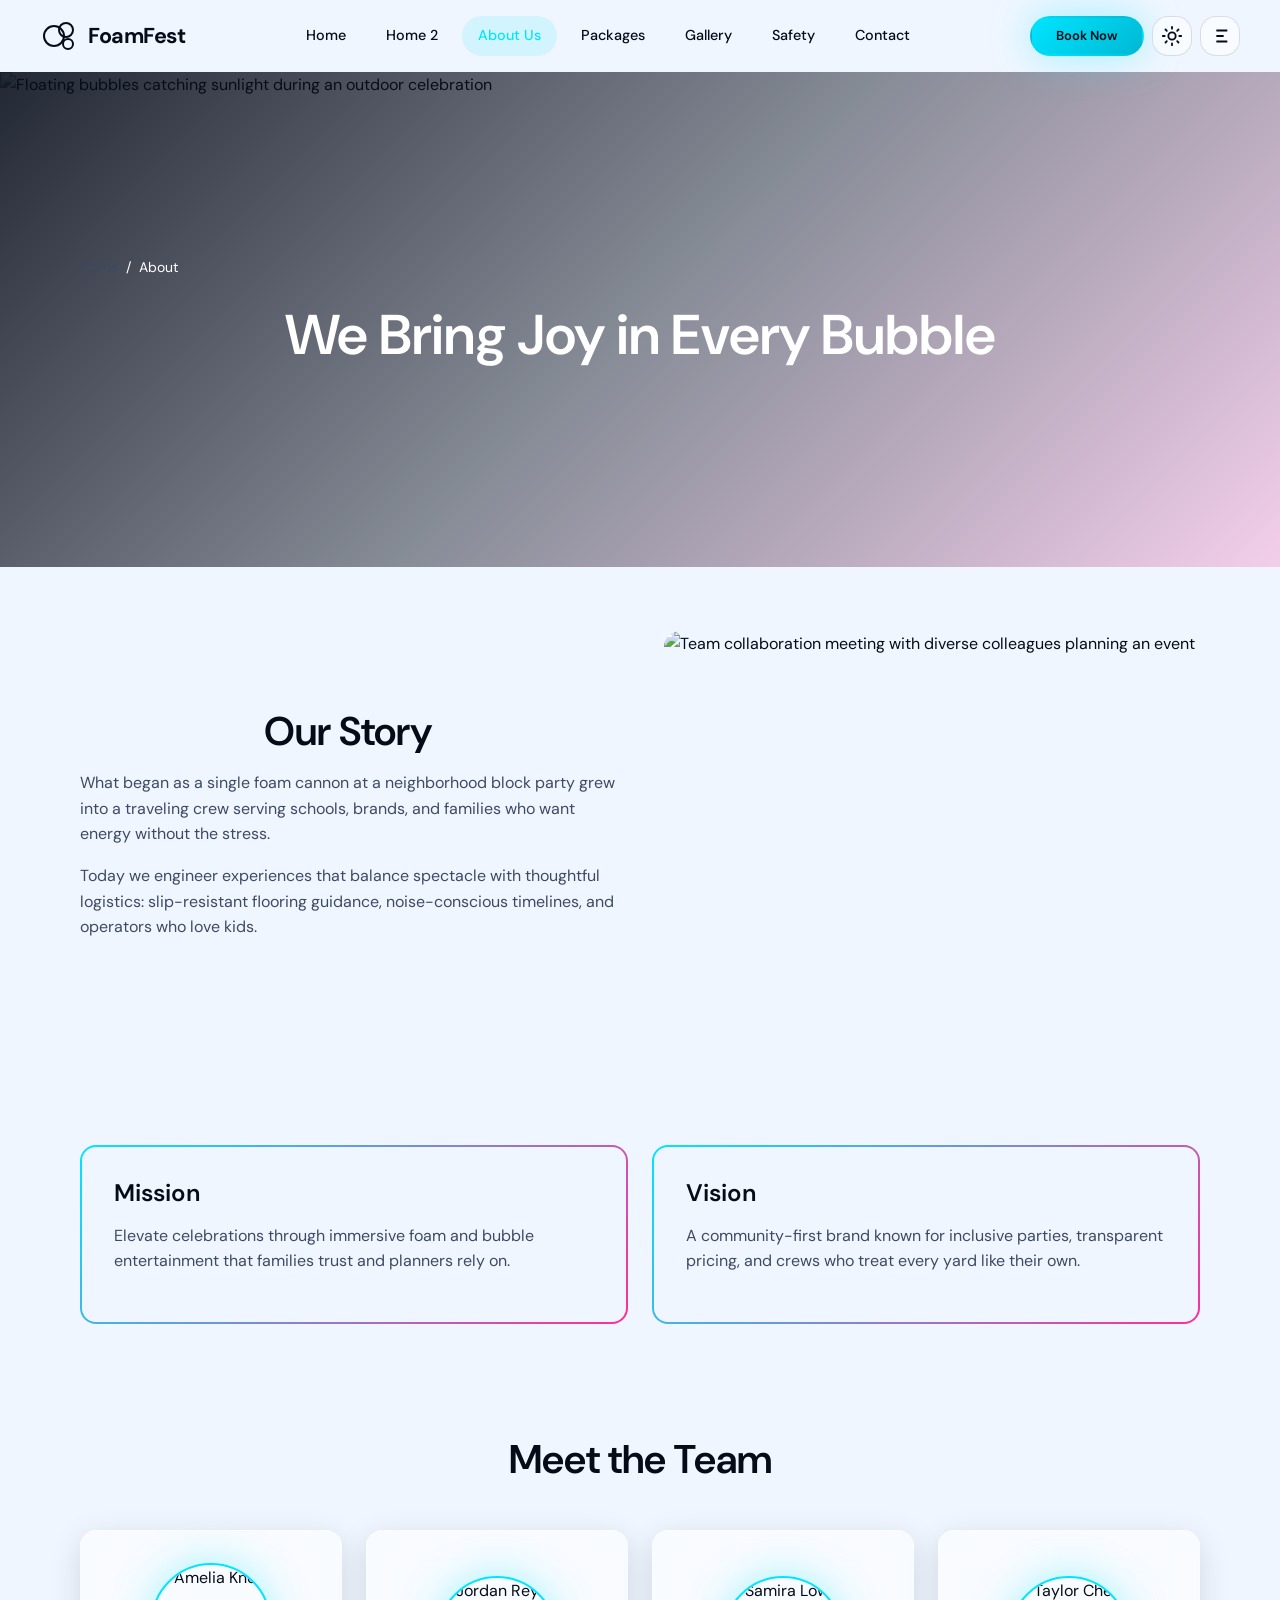
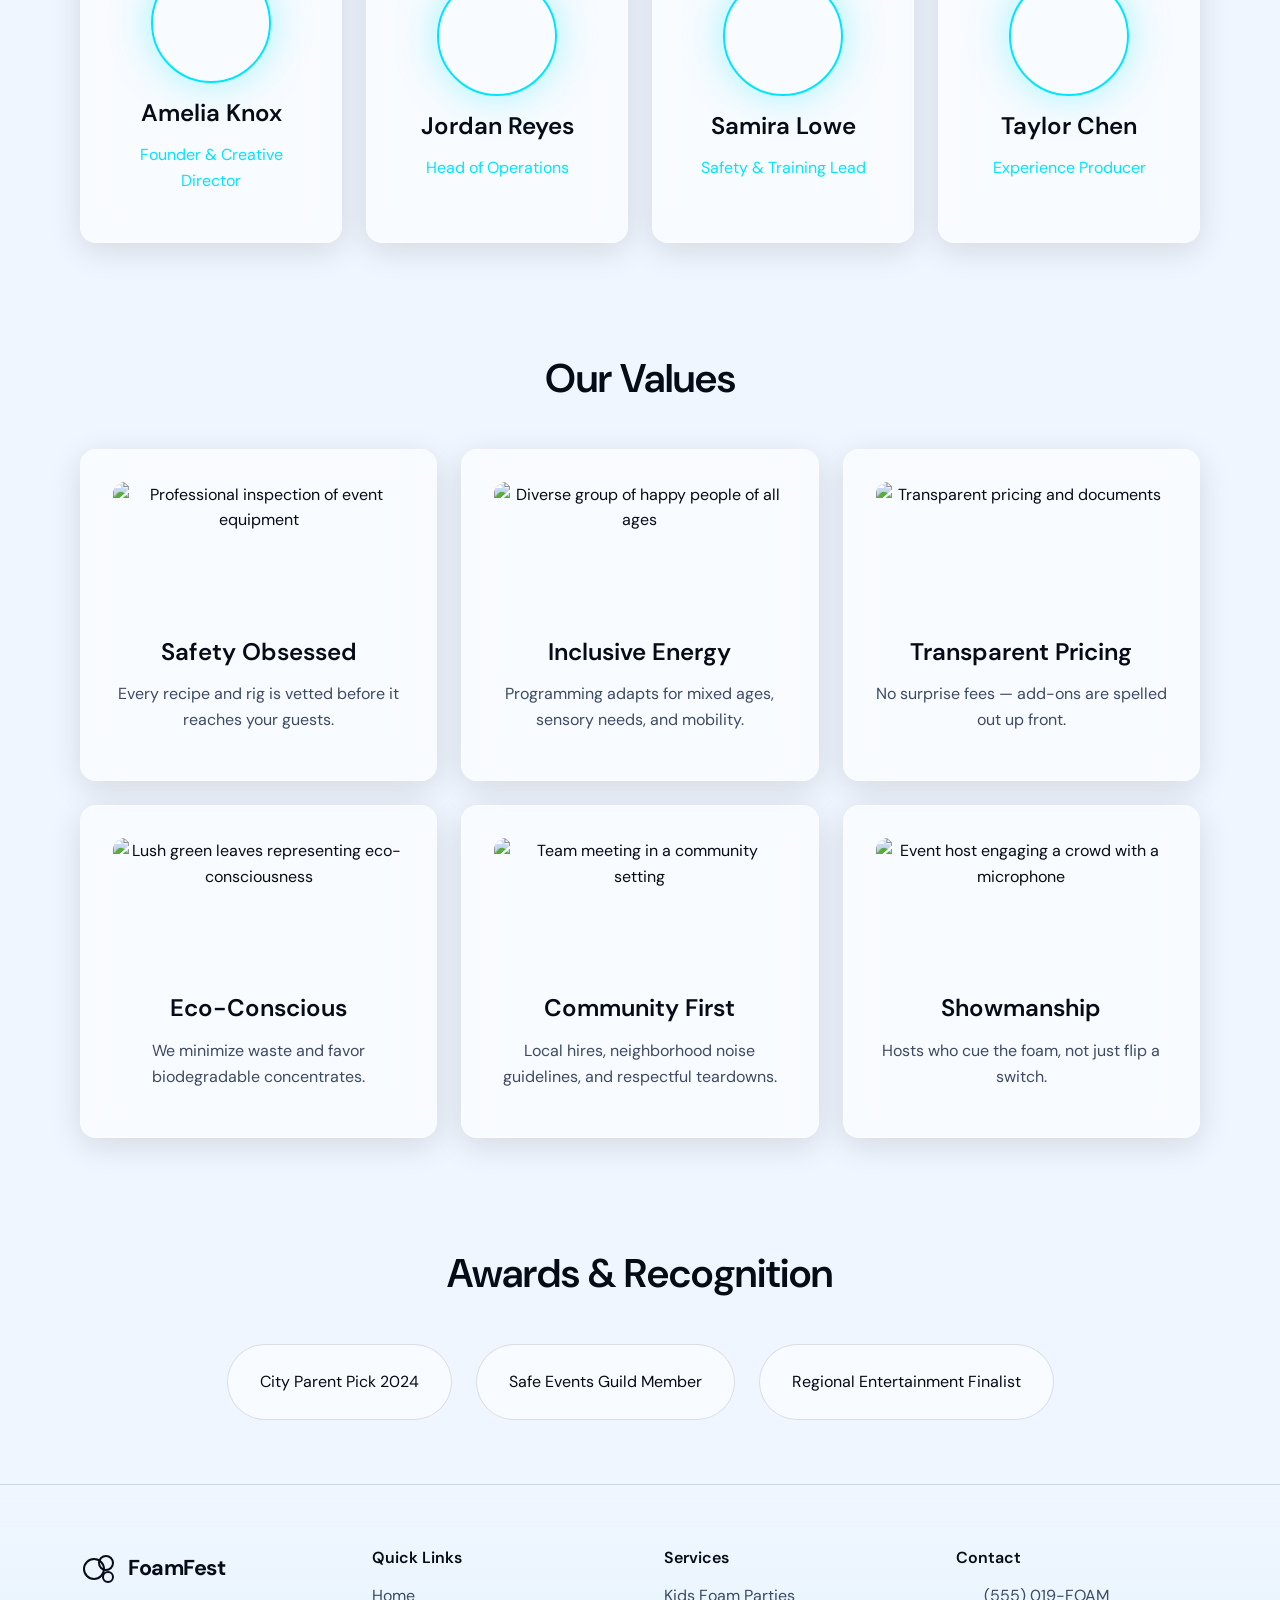
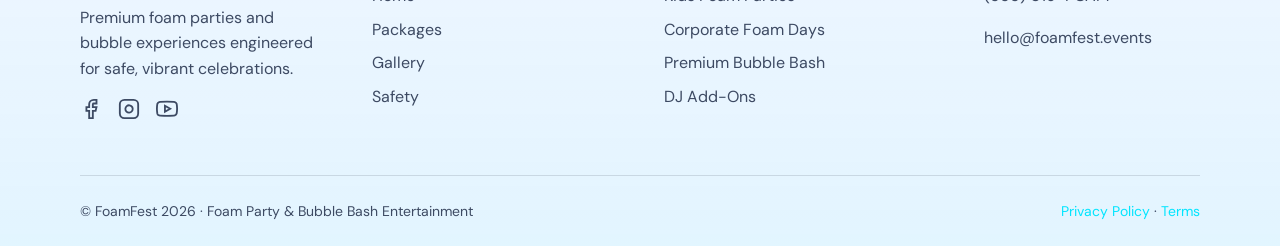
==== about.html @ 8e9b53b9 "first commit" ====
<!DOCTYPE html>
<html lang="en" data-theme="dark" data-dir="ltr" dir="ltr">
  <head>
    <meta charset="UTF-8" />
    <meta name="viewport" content="width=device-width, initial-scale=1.0" />
    <title>About Us — FoamFest</title>
    <link rel="preconnect" href="https://images.unsplash.com" />
    <link rel="dns-prefetch" href="https://images.unsplash.com" />
    <link rel="preconnect" href="https://fonts.googleapis.com" />
    <link rel="preconnect" href="https://fonts.gstatic.com" crossorigin />
    <link href="https://fonts.googleapis.com/css2?family=DM+Sans:ital,opsz,wght@0,9..40,400;0,9..40,600;0,9..40,700&display=swap" rel="stylesheet" />
    <link href="https://api.fontshare.com/v2/css?f[]=clash-display@400,500,600,700&display=swap" rel="stylesheet" />
    <link rel="stylesheet" href="styles.css" />
    <link rel="icon" type="image/svg+xml" href="favicon.svg" />
    <script src="script.js" defer></script>
  </head>
  <body>
    <a class="skip-link" href="#main">Skip to content</a>
  <header class="site-header" id="siteHeader">
    <div class="header-inner">
      <a href="index.html" class="logo-link" aria-label="FoamFest home">
        <svg class="logo-icon" viewBox="0 0 40 40" aria-hidden="true">
          <circle cx="14" cy="20" r="10" stroke="currentColor" stroke-width="2" fill="none" />
          <circle cx="26" cy="14" r="7" stroke="currentColor" stroke-width="2" fill="none" />
          <circle cx="28" cy="28" r="5" stroke="currentColor" stroke-width="2" fill="none" />
        </svg>
        <span class="logo-wordmark">FoamFest</span>
      </a>

      <nav class="nav-desktop" aria-label="Primary navigation">
        <ul class="nav-list">
          <li><a href="index.html">Home</a></li>
          <li><a href="home2.html">Home 2</a></li>
          <li><a href="about.html">About Us</a></li>
          <li><a href="packages.html">Packages</a></li>
          <li><a href="gallery.html">Gallery</a></li>
          <li><a href="safety.html">Safety</a></li>
          <li><a href="contact.html">Contact</a></li>
          </li>
        </ul>
      </nav>

      <div class="header-actions">
        <a class="btn btn--primary btn--header" href="booking.html">Book Now</a>

        <button type="button" class="icon-btn" data-theme-toggle aria-label="Toggle dark and light mode">
          <svg viewBox="0 0 24 24" fill="none" stroke-width="2" stroke-linecap="round">
            <circle cx="12" cy="12" r="4" />
            <path
              d="M12 2v2M12 20v2M4.93 4.93l1.41 1.41M17.66 17.66l1.41 1.41M2 12h2M20 12h2M4.93 19.07l1.41-1.41M17.66 6.34l1.41-1.41" />
          </svg>
        </button>
        <button type="button" class="icon-btn" data-dir-toggle aria-label="Toggle text direction">
          <svg viewBox="0 0 24 24" fill="none" stroke-width="2">
            <path d="M8 6h12M8 12h8M8 18h12M4 6h.01M4 12h.01M4 18h.01" />
          </svg>
        </button>
      </div>

      <button type="button" class="hamburger" data-menu-open aria-expanded="false" aria-controls="mobileOverlay"
        aria-label="Open menu">
        <svg width="24" height="24" viewBox="0 0 24 24" fill="none" stroke-width="2">
          <path d="M4 6h16M4 12h16M4 18h16" />
        </svg>
      </button>
    </div>
  </header>

  <div class="mobile-overlay" id="mobileOverlay" aria-hidden="true">
    <button type="button" class="mobile-overlay-close" data-menu-close aria-label="Close menu">✕</button>
    <nav aria-label="Mobile navigation">
      <ul class="mobile-overlay-nav">
        <li><a href="index.html">Home</a></li>
        <li><a href="home2.html">Home 2</a></li>
        <li><a href="about.html">About Us</a></li>
        <li><a href="packages.html">Packages</a></li>
        <li><a href="gallery.html">Gallery</a></li>
        <li><a href="safety.html">Safety</a></li>
        <li><a href="booking.html">Booking &amp; FAQ</a></li>
        <li><a href="testimonials.html">Testimonials</a></li>
        <li><a href="contact.html">Contact Us</a></li>
      </ul>
      <div class="mobile-overlay-cta">
        <a class="btn btn--primary btn--full" href="booking.html">Book Now</a>
        <a class="btn btn--secondary btn--full" href="contact.html">Get Quote</a>
        <div style="display: flex; gap: 0.5rem; justify-content: center; margin-top: 1rem">
          <button type="button" class="icon-btn" data-theme-toggle aria-label="Toggle theme">
            <svg viewBox="0 0 24 24" fill="none" stroke-width="2">
              <circle cx="12" cy="12" r="4" />
              <path d="M12 2v2M12 20v2M4.93 4.93l1.41 1.41M17.66 17.66l1.41 1.41M2 12h2M20 12h2" />
            </svg>
          </button>
          <button type="button" class="icon-btn" data-dir-toggle aria-label="Toggle direction">
            <svg viewBox="0 0 24 24" fill="none" stroke-width="2">
              <path d="M8 6h12M8 12h8M8 18h12M4 6h.01M4 12h.01M4 18h.01" />
            </svg>
          </button>
        </div>
      </div>
    </nav>
  </div>

    <main id="main">
      <section class="hero" style="min-height: 55vh">
        <div class="hero__bg-img">
          <img src="https://images.unsplash.com/photo-1612872087720-bb876e2e67d1?w=3840&q=100&fit=crop&auto=format" alt="Floating bubbles catching sunlight during an outdoor celebration" width="1920" height="1080" style="width:100%;height:100%;object-fit:cover" fetchpriority="high" />
        </div>
        <div class="hero__overlay"></div>
        <div class="bubbles-layer" data-bubbles aria-hidden="true"></div>
        <div class="hero__content">
          <nav class="breadcrumb" aria-label="Breadcrumb"><a href="index.html">Home</a><span>/</span><span>About</span></nav>
          <h1 data-animate>We Bring Joy in Every Bubble</h1>
        </div>
      </section>

      <section class="section">
        <div class="container story-grid">
          <div data-animate>
            <h2>Our Story</h2>
            <p>What began as a single foam cannon at a neighborhood block party grew into a traveling crew serving schools, brands, and families who want energy without the stress.</p>
            <p>Today we engineer experiences that balance spectacle with thoughtful logistics: slip-resistant flooring guidance, noise-conscious timelines, and operators who love kids.</p>
          </div>
          <div class="tilt-card story-visual" data-animate>
            <img src="https://images.unsplash.com/photo-1522071820081-009f0129c71c?w=1920&q=100&fit=crop&auto=format" alt="Team collaboration meeting with diverse colleagues planning an event" loading="lazy" width="800" height="600" style="width:100%;height:100%;object-fit:cover;min-height:280px" />
          </div>
        </div>
      </section>

      <section class="section section--tight">
        <div class="container">
          <div class="mv-grid">
            <div class="mv-card" data-animate><h3>Mission</h3><p>Elevate celebrations through immersive foam and bubble entertainment that families trust and planners rely on.</p></div>
            <div class="mv-card" data-animate><h3>Vision</h3><p>A community-first brand known for inclusive parties, transparent pricing, and crews who treat every yard like their own.</p></div>
          </div>
        </div>
      </section>

      <section class="section">
        <div class="container">
          <h2 class="text-center" data-animate>Meet the Team</h2>
          <div class="team-grid" style="margin-top: var(--space-2xl)">
            <article class="glass-card text-center" data-animate>
              <div class="team-avatar">
                <img src="https://images.unsplash.com/photo-1494790108377-be9c29b29330?w=400&h=400&fit=crop" alt="Amelia Knox" loading="lazy" width="120" height="120" />
              </div>
              <h3>Amelia Knox</h3>
              <p style="color: var(--color-accent)">Founder &amp; Creative Director</p>
            </article>
            <article class="glass-card text-center" data-animate>
              <div class="team-avatar">
                <img src="https://images.unsplash.com/photo-1507003211169-0a1dd7228f2d?w=400&h=400&fit=crop" alt="Jordan Reyes" loading="lazy" width="120" height="120" />
              </div>
              <h3>Jordan Reyes</h3>
              <p style="color: var(--color-accent)">Head of Operations</p>
            </article>
            <article class="glass-card text-center" data-animate>
              <div class="team-avatar">
                <img src="https://images.unsplash.com/photo-1573496359142-b8d87734a5a2?w=400&h=400&fit=crop" alt="Samira Lowe" loading="lazy" width="120" height="120" />
              </div>
              <h3>Samira Lowe</h3>
              <p style="color: var(--color-accent)">Safety &amp; Training Lead</p>
            </article>
            <article class="glass-card text-center" data-animate>
              <div class="team-avatar">
                <img src="https://images.unsplash.com/photo-1500648767791-00dcc994a43e?w=400&h=400&fit=crop" alt="Taylor Chen" loading="lazy" width="120" height="120" />
              </div>
              <h3>Taylor Chen</h3>
              <p style="color: var(--color-accent)">Experience Producer</p>
            </article>
          </div>
        </div>
      </section>

      <section class="section section--tight">
        <div class="container">
          <h2 class="text-center" data-animate>Our Values</h2>
          <div class="values-grid" style="margin-top: var(--space-2xl)">
            <div class="glass-card value-block" data-animate>
              <div class="value-media">
                <img src="https://images.unsplash.com/photo-1582213782179-e0d53f98f2ca?w=800&q=100&fit=crop&auto=format" alt="Professional inspection of event equipment" loading="lazy" />
              </div>
              <h3>Safety Obsessed</h3>
              <p>Every recipe and rig is vetted before it reaches your guests.</p>
            </div>
            <div class="glass-card value-block" data-animate>
              <div class="value-media">
                <img src="https://images.unsplash.com/photo-1511632765486-a01980e01a18?w=800&q=100&fit=crop&auto=format" alt="Diverse group of happy people of all ages" loading="lazy" />
              </div>
              <h3>Inclusive Energy</h3>
              <p>Programming adapts for mixed ages, sensory needs, and mobility.</p>
            </div>
            <div class="glass-card value-block" data-animate>
              <div class="value-media">
                <img src="https://images.unsplash.com/photo-1554224155-1696413565d3?w=800&q=100&fit=crop&auto=format" alt="Transparent pricing and documents" loading="lazy" />
              </div>
              <h3>Transparent Pricing</h3>
              <p>No surprise fees — add-ons are spelled out up front.</p>
            </div>
            <div class="glass-card value-block" data-animate>
              <div class="value-media">
                <img src="https://images.unsplash.com/photo-1542601906990-b4d3fb778b09?w=800&q=100&fit=crop&auto=format" alt="Lush green leaves representing eco-consciousness" loading="lazy" />
              </div>
              <h3>Eco-Conscious</h3>
              <p>We minimize waste and favor biodegradable concentrates.</p>
            </div>
            <div class="glass-card value-block" data-animate>
              <div class="value-media">
                <img src="https://images.unsplash.com/photo-1517048676732-d65bc937f952?w=800&q=100&fit=crop&auto=format" alt="Team meeting in a community setting" loading="lazy" />
              </div>
              <h3>Community First</h3>
              <p>Local hires, neighborhood noise guidelines, and respectful teardowns.</p>
            </div>
            <div class="glass-card value-block" data-animate>
              <div class="value-media">
                <img src="https://images.unsplash.com/photo-1501281668745-f7f57925c3b4?w=800&q=100&fit=crop&auto=format" alt="Event host engaging a crowd with a microphone" loading="lazy" />
              </div>
              <h3>Showmanship</h3>
              <p>Hosts who cue the foam, not just flip a switch.</p>
            </div>
          </div>
        </div>
      </section>

      <section class="section">
        <div class="container">
          <h2 class="text-center" data-animate>Awards &amp; Recognition</h2>
          <div class="awards-row" style="margin-top: var(--space-2xl)">
            <div class="award-badge" data-animate>City Parent Pick 2024</div>
            <div class="award-badge" data-animate>Safe Events Guild Member</div>
            <div class="award-badge" data-animate>Regional Entertainment Finalist</div>
          </div>
        </div>
      </section>
    </main>

  <footer class="site-footer">
    <div class="container footer-grid">
      <div class="footer-col">
        <a href="index.html" class="logo-link" style="margin-bottom: var(--space-md)">
          <svg class="logo-icon" viewBox="0 0 40 40" aria-hidden="true">
            <circle cx="14" cy="20" r="10" stroke="currentColor" stroke-width="2" fill="none" />
            <circle cx="26" cy="14" r="7" stroke="currentColor" stroke-width="2" fill="none" />
            <circle cx="28" cy="28" r="5" stroke="currentColor" stroke-width="2" fill="none" />
          </svg>
          <span class="logo-wordmark">FoamFest</span>
        </a>
        <p style="color: var(--color-text-muted); margin-bottom: var(--space-md)">
          Premium foam parties and bubble experiences engineered for safe, vibrant celebrations.
        </p>
        <div class="footer-social" aria-label="Social links">
          <a href="#" aria-label="Facebook"><svg width="22" height="22" viewBox="0 0 24 24" fill="none"
              stroke-width="2">
              <path d="M18 2h-3a5 5 0 0 0-5 5v3H7v4h3v8h4v-8h3l1-4h-4V7a1 1 0 0 1 1-1h3z" />
            </svg></a>
          <a href="#" aria-label="Instagram"><svg width="22" height="22" viewBox="0 0 24 24" fill="none"
              stroke-width="2">
              <rect x="2" y="2" width="20" height="20" rx="5" />
              <path d="M16 11.37A4 4 0 1 1 12.63 8 4 4 0 0 1 16 11.37zM17.5 6.5h.01" />
            </svg></a>
          <a href="#" aria-label="YouTube"><svg width="22" height="22" viewBox="0 0 24 24" fill="none" stroke-width="2">
              <path
                d="M22.54 6.42a2.78 2.78 0 0 0-1.94-2C18.88 4 12 4 12 4s-6.88 0-8.6.46a2.78 2.78 0 0 0-1.94 2A29 29 0 0 0 1 11.75a29 29 0 0 0 .46 5.33A2.78 2.78 0 0 0 3.4 19c1.72.46 8.6.46 8.6.46s6.88 0 8.6-.46a2.78 2.78 0 0 0 1.94-2 29 29 0 0 0 .46-5.25 29 29 0 0 0-.46-5.33z" />
              <polygon points="9.75 15.02 15.5 11.75 9.75 8.48 9.75 15.02" />
            </svg></a>
        </div>
      </div>
      <div class="footer-col">
        <h4>Quick Links</h4>
        <ul class="footer-links">
          <li><a href="index.html">Home</a></li>

          <li><a href="packages.html">Packages</a></li>
          <li><a href="gallery.html">Gallery</a></li>
          <li><a href="safety.html">Safety</a></li>


        </ul>
      </div>
      <div class="footer-col">
        <h4>Services</h4>
        <ul class="footer-links">
          <li><a href="packages.html">Kids Foam Parties</a></li>
          <li><a href="packages.html">Corporate Foam Days</a></li>
          <li><a href="packages.html">Premium Bubble Bash</a></li>
          <li><a href="booking.html">DJ Add-Ons</a></li>

        </ul>
      </div>
      <div class="footer-col">
        <h4>Contact</h4>
        <p style="display: flex; gap: 0.5rem; align-items: flex-start">
          <svg width="20" height="20" viewBox="0 0 24 24" fill="none" stroke-width="2">
            <path
              d="M22 16.92v3a2 2 0 0 1-2.18 2 19.79 19.79 0 0 1-8.63-3.07 19.5 19.5 0 0 1-6-6 19.79 19.79 0 0 1-3.07-8.67A2 2 0 0 1 4.11 2h3a2 2 0 0 1 2 1.72 12.84 12.84 0 0 0 .7 2.81 2 2 0 0 1-.45 2.11L8.09 9.91a16 16 0 0 0 6 6l1.27-1.27a2 2 0 0 1 2.11-.45 12.84 12.84 0 0 0 2.81.7A2 2 0 0 1 22 16.92z" />
          </svg>
          <span style="color: var(--color-text-muted)">(555) 019-FOAM</span>
        </p>
        <p style="display: flex; gap: 0.5rem; align-items: flex-start">
          <svg width="20" height="20" viewBox="0 0 24 24" fill="none" stroke-width="2">
            <path d="M4 4h16c1.1 0 2 .9 2 2v12c0 1.1-.9 2-2 2H4c-1.1 0-2-.9-2-2V6c0-1.1.9-2 2-2z" />
            <polyline points="22,6 12,13 2,6" />
          </svg>
          <span style="color: var(--color-text-muted)">hello@foamfest.events</span>
        </p>
      </div>
    </div>
    <div class="container footer-bottom">
      <span>© FoamFest 2026 · Foam Party &amp; Bubble Bash Entertainment</span>
      <span><a href="#">Privacy Policy</a> · <a href="#">Terms</a></span>
    </div>
  </footer>
  </body>
</html>
---- styles.css ----
/* FoamFest — Design System & Global Styles */

:root {
  --font-heading: "Clash Display", "DM Sans", system-ui, sans-serif;
  --font-body: "DM Sans", system-ui, sans-serif;
  --radius-card: 16px;
  --radius-pill: 50px;
  --header-height: 72px;
  --space-xs: 0.25rem;
  --space-sm: 0.5rem;
  --space-md: 1rem;
  --space-lg: 1.5rem;
  --space-xl: 2rem;
  --space-2xl: 3rem;
  --space-3xl: 4rem;
  --transition: 0.25s ease;
  --shadow-soft: 0 8px 32px rgba(0, 0, 0, 0.12);
  --shadow-glow-cyan: 0 0 40px rgba(0, 229, 255, 0.35);
}

[data-theme="light"] {
  --color-bg: #f0f6ff;
  --color-bg-elevated: rgba(255, 255, 255, 0.72);
  --color-surface: rgba(255, 255, 255, 0.55);
  --color-text: #060b18;
  --color-text-muted: #3d4a63;
  --color-border: rgba(6, 11, 24, 0.12);
  --color-accent: #00e5ff;
  --color-accent-2: #ff2d9b;
  --header-bg: rgba(240, 246, 255, 0.75);
  --glass-border: rgba(255, 255, 255, 0.35);
}

[data-theme="dark"] {
  --color-bg: #060b18;
  --color-bg-elevated: rgba(12, 18, 36, 0.85);
  --color-surface: rgba(18, 26, 48, 0.55);
  --color-text: #f0f6ff;
  --color-text-muted: #a8b4cc;
  --color-border: rgba(240, 246, 255, 0.1);
  --color-accent: #00e5ff;
  --color-accent-2: #ff2d9b;
  --header-bg: rgba(6, 11, 24, 0.72);
  --glass-border: rgba(0, 229, 255, 0.15);
}

*,
*::before,
*::after {
  box-sizing: border-box;
}

html {
  scroll-behavior: smooth;
}

body {
  margin: 0;
  font-family: var(--font-body);
  font-size: 1rem;
  line-height: 1.6;
  color: var(--color-text);
  background-color: var(--color-bg);
  min-height: 100vh;
}

body.menu-open {
  overflow: hidden;
}

img {
  display: block;
  max-width: 100%;
}

a {
  color: var(--color-accent);
  text-decoration: none;
  transition: color var(--transition), opacity var(--transition);
}

a:hover {
  color: var(--color-accent-2);
}

h1,
h2,
h3,
h4 {
  font-family: var(--font-heading);
  font-weight: 600;
  line-height: 1.15;
  margin: 0 0 var(--space-md);
}

h1 {
  font-size: clamp(2rem, 5vw, 3.5rem);
  text-align: center;
  margin-inline: auto;
}

h2 {
  font-size: clamp(1.75rem, 3.5vw, 2.5rem);
  text-align: center;
  margin-inline: auto;
}

h3 {
  font-size: clamp(1.25rem, 2vw, 1.5rem);
}

p {
  margin: 0 0 var(--space-md);
  color: var(--color-text-muted);
}

.container {
  width: min(1120px, 92vw);
  margin-inline: auto;
}

.section {
  padding-block: var(--space-3xl);
  position: relative;
}

.section--tight {
  padding-block: var(--space-2xl);
}

/* Buttons */
.btn {
  display: inline-flex;
  align-items: center;
  justify-content: center;
  gap: var(--space-sm);
  min-height: 48px;
  padding: 0 var(--space-xl);
  font-family: var(--font-body);
  font-size: 0.95rem;
  font-weight: 600;
  border-radius: var(--radius-pill);
  border: 2px solid transparent;
  cursor: pointer;
  transition: transform var(--transition), box-shadow var(--transition),
    background var(--transition), border-color var(--transition), color var(--transition);
  text-decoration: none;
  color: inherit;
}

.btn--primary {
  background: linear-gradient(135deg, var(--color-accent), #00b8d4);
  color: #060b18;
  border-color: transparent;
  box-shadow: var(--shadow-glow-cyan);
}

.btn--primary:hover {
  transform: translateY(-2px);
  box-shadow: 0 0 48px rgba(0, 229, 255, 0.45);
}

.btn--secondary {
  background: transparent;
  color: var(--color-text);
  border-color: var(--color-accent);
}

.btn--secondary:hover {
  background: rgba(0, 229, 255, 0.12);
  border-color: var(--color-accent-2);
}

.btn--full {
  width: 100%;
}

.btn--header {
  min-height: 40px;
  padding: 0 var(--space-md);
  font-size: 0.8rem;
}

@media (min-width: 1024px) {
  .btn--header {
    min-height: 40px;
    max-height: 40px;
    padding-inline: var(--space-lg);
    font-size: 0.8125rem;
  }
}

.icon-btn {
  width: 40px;
  height: 40px;
  min-width: 40px;
  min-height: 40px;
  padding: 0;
  display: inline-flex;
  align-items: center;
  justify-content: center;
  border-radius: var(--radius-card);
  border: 1px solid var(--color-border);
  background: var(--color-surface);
  color: var(--color-text);
  cursor: pointer;
  backdrop-filter: blur(12px);
  -webkit-backdrop-filter: blur(12px);
  transition: border-color var(--transition), background var(--transition);
}

.icon-btn:hover {
  border-color: var(--color-accent);
}

.icon-btn svg {
  width: 22px;
  height: 22px;
  stroke: currentColor;
  fill: none;
}

/* Safety Pillars */
.safety-card {
  display: flex;
  flex-direction: column;
  padding: 0;
  overflow: hidden;
  text-align: center;
}

.safety-card-media {
  width: 100%;
  aspect-ratio: 16 / 9;
  overflow: hidden;
  margin-bottom: var(--space-lg);
  border-bottom: 1px solid var(--color-border);
}

.safety-card-media img {
  width: 100%;
  height: 100%;
  object-fit: cover;
  transition: transform 0.5s var(--ease-out);
}

.safety-card:hover .safety-card-media img {
  transform: scale(1.05);
}

.safety-card h3 {
  margin: 0 0 var(--space-xs);
  padding: 0 var(--space-lg);
}

.safety-card p {
  padding: 0 var(--space-lg) var(--space-xl);
}

.safety-card .feature-icon {
  margin-top: -2rem !important;
  background: var(--color-surface);
  border: 1px solid var(--color-border);
  padding: 0.75rem;
  border-radius: 50%;
  box-shadow: var(--shadow-sm);
  position: relative;
  z-index: 2;
}

/* Add-ons */
.addon-grid {
  display: grid;
  grid-template-columns: repeat(auto-fill, minmax(280px, 1fr));
  gap: var(--space-lg);
  margin-top: var(--space-2xl);
}

.addon-card {
  padding: var(--space-xl);
  display: flex;
  flex-direction: column;
  align-items: center;
  text-align: center;
  transition: transform 0.4s ease, border-color 0.4s ease;
  border: 1px solid var(--color-border);
}

.addon-card:hover {
  transform: translateY(-5px);
  border-color: var(--color-accent);
}

.addon-icon-wrap {
  width: 64px;
  height: 64px;
  background: rgba(0, 229, 255, 0.1);
  border-radius: 50%;
  display: flex;
  align-items: center;
  justify-content: center;
  margin-bottom: var(--space-lg);
  color: var(--color-accent);
}

.addon-card h4 {
  margin-bottom: var(--space-xs);
  color: var(--color-text);
}

.addon-price {
  font-weight: 700;
  color: var(--color-accent);
  font-size: 1.1rem;
}

/* Builder */
.builder-card {
  max-width: 600px;
  margin-inline: auto;
  padding: var(--space-2xl);
  text-align: center;
}

.builder-options {
  text-align: left;
  margin-top: var(--space-xl);
  display: grid;
  gap: var(--space-md);
}

.builder-option {
  display: flex;
  align-items: center;
  gap: var(--space-md);
  padding: var(--space-sm) var(--space-md);
  border-radius: var(--radius-card);
  background: rgba(255, 255, 255, 0.05);
  cursor: pointer;
  transition: background var(--transition);
}

.builder-option:hover {
  background: rgba(255, 255, 255, 0.1);
}

.builder-option input {
  width: 20px;
  height: 20px;
  accent-color: var(--color-accent);
}

.builder-total {
  margin-top: var(--space-2xl);
  padding-top: var(--space-xl);
  border-top: 1px solid var(--color-border);
}

.total-amount {
  font-family: var(--font-heading);
  font-size: 2.5rem;
  color: var(--color-accent);
  display: block;
}

/* FAQ */
.faq-grid {
  max-width: 800px;
  margin-inline: auto;
  display: grid;
  gap: var(--space-md);
}

.faq-item {
  border-bottom: 1px solid var(--color-border);
}

.faq-trigger {
  width: 100%;
  display: flex;
  justify-content: space-between;
  align-items: center;
  padding-block: var(--space-lg);
  background: none;
  border: none;
  color: var(--color-text);
  font-family: var(--font-heading);
  font-size: 1.1rem;
  font-weight: 600;
  cursor: pointer;
  text-align: left;
}

.faq-icon {
  width: 24px;
  height: 24px;
  display: flex;
  align-items: center;
  justify-content: center;
  background: var(--color-accent);
  color: #060b18;
  border-radius: 50%;
  font-size: 1.2rem;
  transition: transform 0.3s ease;
}

.faq-item.active .faq-icon {
  transform: rotate(45deg);
}

.faq-content {
  max-height: 0;
  overflow: hidden;
  transition: max-height 0.3s ease, padding 0.3s ease;
}

.faq-item.active .faq-content {
  max-height: 200px;
  padding-bottom: var(--space-lg);
}

/* Packages */
.package-card-item {
  position: relative;
  transition: transform 0.4s cubic-bezier(0.33, 1, 0.68, 1), box-shadow 0.4s ease;
  overflow: hidden;
}

.package-card-item:hover {
  transform: translateY(-8px) scale(1.02);
  box-shadow: 0 12px 48px rgba(0, 229, 255, 0.2);
}

.package-badge {
  position: absolute;
  top: var(--space-md);
  right: var(--space-md);
  background: var(--color-accent);
  color: #060b18;
  padding: 4px 12px;
  border-radius: var(--radius-pill);
  font-size: 0.75rem;
  font-weight: 700;
  text-transform: uppercase;
  z-index: 10;
  box-shadow: 0 4px 12px rgba(0, 229, 255, 0.4);
}

.package-card-img {
  width: 100%;
  height: 160px;
  border-radius: 12px;
  overflow: hidden;
  margin-bottom: var(--space-md);
}

.package-card-img img {
  width: 100%;
  height: 100%;
  object-fit: cover;
  transition: transform 0.6s ease;
}

.package-card-item:hover .package-card-img img {
  transform: scale(1.1);
}

/* Values */
.value-media {
  width: 100%;
  height: 140px;
  border-radius: calc(var(--radius-card) - 4px);
  overflow: hidden;
  margin-bottom: var(--space-md);
}

.value-media img {
  width: 100%;
  height: 100%;
  object-fit: cover;
  transition: transform 0.5s ease;
}

.value-block:hover .value-media img {
  transform: scale(1.1);
}

/* Team */
.team-avatar {
  width: 120px;
  height: 120px;
  border-radius: 50%;
  overflow: hidden;
  margin: 0 auto var(--space-md);
  border: 2px solid var(--color-accent);
  box-shadow: var(--shadow-glow-cyan);
  transition: transform var(--transition);
}

.team-avatar img {
  width: 100%;
  height: 100%;
  object-fit: cover;
}

.glass-card:hover .team-avatar {
  transform: scale(1.05) translateY(-5px);
}

/* Gallery Grid */
.gallery-grid {
  display: grid;
  grid-template-columns: repeat(1, 1fr);
  gap: var(--space-lg);
}

@media (min-width: 640px) {
  .gallery-grid {
    grid-template-columns: repeat(2, 1fr);
  }
}

@media (min-width: 1024px) {
  .gallery-grid {
    grid-template-columns: repeat(3, 1fr);
  }
}

.gallery-card {
  position: relative;
  border-radius: var(--radius-card);
  overflow: hidden;
  aspect-ratio: 4 / 3;
  box-shadow: var(--shadow-soft);
}

.gallery-card img {
  width: 100%;
  height: 100%;
  object-fit: cover;
  transition: transform 0.6s cubic-bezier(0.33, 1, 0.68, 1);
}

.gallery-card:hover img {
  transform: scale(1.1);
}

.gallery-caption {
  position: absolute;
  bottom: 0;
  left: 0;
  right: 0;
  padding: var(--space-lg);
  background: linear-gradient(to top, rgba(6, 11, 24, 0.8), transparent);
  color: #fff;
  font-weight: 600;
  transform: translateY(10px);
  opacity: 0;
  transition: transform 0.4s ease, opacity 0.4s ease;
}

.gallery-card:hover .gallery-caption {
  transform: translateY(0);
  opacity: 1;
}

/* Comparison Grid */
.comparison-grid {
  display: grid;
  grid-template-columns: repeat(1, 1fr);
  gap: var(--space-lg);
}

@media (min-width: 768px) {
  .comparison-grid {
    grid-template-columns: repeat(3, 1fr);
  }
}

.comparison-card {
  padding: var(--space-xl);
  text-align: left;
}

.comparison-card h3 {
  color: var(--color-accent);
  margin-bottom: var(--space-lg);
}

.comparison-list {
  list-style: none;
  padding: 0;
  margin: 0;
}

.comparison-list li {
  display: flex;
  align-items: center;
  gap: var(--space-sm);
  padding-block: var(--space-sm);
  border-bottom: 1px solid var(--color-border);
  font-size: 0.95rem;
}

.comparison-list li:last-child {
  border-bottom: none;
}

.comparison-list svg {
  flex-shrink: 0;
  stroke: var(--color-accent);
}

.comparison-list .no {
  stroke: var(--color-text-muted);
  opacity: 0.5;
}

/* Glass cards */
.glass-card {
  background: var(--color-surface);
  border: 1px solid var(--glass-border);
  border-radius: var(--radius-card);
  backdrop-filter: blur(16px);
  -webkit-backdrop-filter: blur(16px);
  box-shadow: var(--shadow-soft);
  padding: var(--space-xl);
  transition: transform var(--transition), box-shadow var(--transition);
  text-align: center;
  display: flex;
  flex-direction: column;
  align-items: center;
  justify-content: center;
}

/* Header */
.site-header {
  position: fixed;
  top: 0;
  left: 0;
  right: 0;
  z-index: 1000;
  height: var(--header-height);
  display: flex;
  align-items: center;
  background: transparent;
  transition: background var(--transition), box-shadow var(--transition),
    backdrop-filter var(--transition);
}

.site-header.is-scrolled {
  background: var(--header-bg);
  backdrop-filter: blur(16px);
  -webkit-backdrop-filter: blur(16px);
  box-shadow: 0 4px 24px rgba(0, 0, 0, 0.08);
}

[data-theme="dark"] .site-header.is-scrolled {
  box-shadow: 0 4px 24px rgba(0, 0, 0, 0.35);
}

.header-inner {
  display: flex;
  align-items: center;
  justify-content: space-between;
  width: min(1200px, 94vw);
  margin-inline: auto;
  gap: var(--space-lg);
}

.logo-link {
  display: inline-flex;
  align-items: center;
  gap: var(--space-sm);
  color: var(--color-text);
  font-family: var(--font-heading);
  font-weight: 700;
  font-size: 1.35rem;
  flex-shrink: 0;
}

.logo-icon {
  width: 40px;
  height: 40px;
}

.logo-wordmark {
  letter-spacing: -0.02em;
}

.nav-desktop {
  display: none;
  align-items: center;
  justify-content: center;
  flex: 1;
  gap: var(--space-xs);
}

@media (min-width: 1024px) {
  .nav-desktop {
    display: flex;
  }
}

.nav-list {
  display: flex;
  align-items: center;
  gap: var(--space-sm);
  list-style: none;
  margin: 0;
  padding: 0;
}

.nav-list a,
.dropdown-trigger {
  display: inline-flex;
  align-items: center;
  padding: var(--space-sm) var(--space-md);
  color: var(--color-text);
  font-weight: 500;
  font-size: 0.9rem;
  border-radius: var(--radius-pill);
  border: none;
  background: transparent;
  cursor: pointer;
  font-family: inherit;
}

.nav-list a:hover,
.dropdown-trigger:hover {
  background: rgba(0, 229, 255, 0.1);
  color: var(--color-accent);
}

.nav-list a.active {
  color: var(--color-accent);
  background: rgba(0, 229, 255, 0.12);
}

.nav-dropdown-wrap {
  position: relative;
}

.dropdown-panel {
  position: absolute;
  top: 100%;
  left: 50%;
  transform: translateX(-50%) translateY(8px);
  min-width: 220px;
  padding: var(--space-sm);
  background: var(--color-bg-elevated);
  border: 1px solid var(--color-border);
  border-radius: var(--radius-card);
  backdrop-filter: blur(16px);
  list-style: none;
  margin: 0;
  opacity: 0;
  visibility: hidden;
  transition: opacity var(--transition), visibility var(--transition),
    transform var(--transition);
  box-shadow: var(--shadow-soft);
  z-index: 100;
}

.nav-dropdown-wrap:hover .dropdown-panel,
.nav-dropdown-wrap:focus-within .dropdown-panel {
  opacity: 1;
  visibility: visible;
  transform: translateX(-50%) translateY(0);
}

.dropdown-panel a {
  display: block;
  padding: var(--space-sm) var(--space-md);
  color: var(--color-text);
  border-radius: 12px;
  font-size: 0.9rem;
}

.dropdown-panel a:hover,
.dropdown-panel a.active {
  background: rgba(0, 229, 255, 0.12);
  color: var(--color-accent);
}

.header-actions {
  display: none;
  align-items: center;
  gap: var(--space-sm);
  flex-shrink: 0;
}

@media (min-width: 1024px) {
  .header-actions {
    display: flex;
  }
}

.hamburger {
  display: flex;
  width: 40px;
  height: 40px;
  align-items: center;
  justify-content: center;
  border: 1px solid var(--color-border);
  border-radius: var(--radius-card);
  background: var(--color-surface);
  cursor: pointer;
  padding: 0;
}

.hamburger svg {
  stroke: var(--color-text);
}

@media (min-width: 1024px) {
  .hamburger {
    display: none;
  }
}

/* Mobile menu overlay */
.mobile-overlay {
  position: fixed;
  inset: 0;
  z-index: 1001;
  background: rgba(6, 11, 24, 0.92);
  backdrop-filter: blur(12px);
  display: flex;
  flex-direction: column;
  align-items: center;
  justify-content: center;
  padding: var(--space-2xl);
  opacity: 0;
  visibility: hidden;
  transition: opacity var(--transition), visibility var(--transition);
}

.mobile-overlay.is-open {
  opacity: 1;
  visibility: visible;
}

.mobile-overlay-nav {
  list-style: none;
  padding: 0;
  margin: 0 0 var(--space-xl);
  text-align: center;
}

.mobile-overlay-nav li {
  margin-bottom: var(--space-md);
}

.mobile-overlay-nav a {
  font-family: var(--font-heading);
  font-size: 1.35rem;
  color: #f0f6ff;
}

.mobile-overlay-nav a.active {
  color: var(--color-accent);
}

.mobile-overlay-cta {
  display: flex;
  flex-direction: column;
  gap: var(--space-md);
  width: min(280px, 80vw);
}

.mobile-overlay-close {
  position: absolute;
  top: var(--space-lg);
  right: var(--space-lg);
  width: 40px;
  height: 40px;
  border: 1px solid rgba(255, 255, 255, 0.25);
  border-radius: var(--radius-card);
  background: transparent;
  color: #fff;
  cursor: pointer;
}

.mobile-sub {
  margin-top: var(--space-sm);
  padding-left: 0;
  list-style: none;
}

.mobile-sub a {
  font-size: 1rem;
  color: rgba(240, 246, 255, 0.85);
}

/* Main offset for fixed header */
main {
  padding-top: var(--header-height);
}

/* Hero shared */
.hero {
  min-height: calc(100vh - var(--header-height));
  display: flex;
  align-items: center;
  position: relative;
  overflow: hidden;
  padding-block: var(--space-2xl);
}

.hero__bg-img {
  position: absolute;
  inset: 0;
  z-index: 0;
}

.hero__bg-img img {
  width: 100%;
  height: 100%;
  object-fit: cover;
}

.hero__overlay {
  position: absolute;
  inset: 0;
  background: linear-gradient(
    135deg,
    rgba(6, 11, 24, 0.88) 0%,
    rgba(6, 11, 24, 0.45) 50%,
    rgba(255, 45, 155, 0.2) 100%
  );
  z-index: 1;
}

.hero__content {
  position: relative;
  z-index: 2;
  width: min(1120px, 92vw);
  margin-inline: auto;
  color: #ffffff;
}

.hero__content h1 {
  color: #ffffff !important;
}

.hero__actions {
  display: flex;
  flex-wrap: wrap;
  gap: var(--space-md);
  margin-top: var(--space-xl);
  justify-content: center;
}

/* Bubbles & foam particles */
.bubbles-layer {
  position: absolute;
  inset: 0;
  z-index: 2;
  pointer-events: none;
  overflow: hidden;
}

.bubble {
  position: absolute;
  bottom: -80px;
  border-radius: 50%;
  border: 2px solid rgba(0, 229, 255, 0.35);
  background: radial-gradient(
    circle at 30% 30%,
    rgba(255, 255, 255, 0.25),
    transparent 60%
  );
  animation: float-up linear infinite;
}

@keyframes float-up {
  0% {
    transform: translateY(0) translateX(0) rotate(0deg);
    opacity: 0.6;
  }
  100% {
    transform: translateY(-110vh) translateX(20px) rotate(360deg);
    opacity: 0;
  }
}

.foam-rain {
  position: absolute;
  inset: 0;
  z-index: 2;
  pointer-events: none;
  background-image: radial-gradient(
    circle,
    rgba(255, 255, 255, 0.15) 1px,
    transparent 1px
  );
  background-size: 24px 32px;
  animation: foam-shift 20s linear infinite;
  opacity: 0.4;
}

@keyframes foam-shift {
  0% {
    background-position: 0 0;
  }
  100% {
    background-position: 0 400px;
  }
}

.scroll-hint {
  position: absolute;
  bottom: var(--space-xl);
  left: 50%;
  transform: translateX(-50%);
  z-index: 3;
  animation: bounce 2s ease-in-out infinite;
  color: var(--color-accent);
}

@keyframes bounce {
  0%,
  100% {
    transform: translateX(-50%) translateY(0);
  }
  50% {
    transform: translateX(-50%) translateY(8px);
  }
}

/* Feature grid & tilt */
.feature-grid {
  display: grid;
  grid-template-columns: 1fr;
  gap: var(--space-lg);
}

@media (min-width: 768px) {
  .feature-grid {
    grid-template-columns: repeat(2, 1fr);
  }
}

.tilt-card {
  transform-style: preserve-3d;
  perspective: 1000px;
}

.tilt-card .glass-card {
  transform: rotateX(0) rotateY(0);
  transition: transform 0.15s ease-out;
}

@media (pointer: coarse) {
  .tilt-card .glass-card.is-tapping {
    animation: tap-ripple 0.5s ease;
  }
}

@keyframes tap-ripple {
  0% {
    box-shadow: 0 0 0 0 rgba(0, 229, 255, 0.5);
  }
  100% {
    box-shadow: 0 0 0 20px transparent;
  }
}

.card-media {
  width: 100%;
  height: 180px;
  overflow: hidden;
  border-radius: var(--radius-card) var(--radius-card) 0 0;
}

.card-media img {
  width: 100%;
  height: 100%;
  object-fit: cover;
  transition: transform 0.6s cubic-bezier(0.33, 1, 0.68, 1);
}

.tilt-card:hover .card-media img {
  transform: scale(1.1);
}

.feature-content {
  padding: var(--space-xl);
  text-align: center;
}

.feature-icon-float {
  width: 48px;
  height: 48px;
  background: var(--color-bg);
  border: 1px solid var(--color-accent);
  border-radius: 50%;
  display: flex;
  align-items: center;
  justify-content: center;
  margin: -24px auto var(--space-md);
  position: relative;
  z-index: 2;
  box-shadow: var(--shadow-glow-cyan);
}

.feature-icon-float svg {
  width: 24px;
  height: 24px;
  stroke: var(--color-accent);
  fill: none;
}

/* Steps */
.steps-wrap {
  display: grid;
  gap: var(--space-2xl);
  position: relative;
}

@media (min-width: 768px) {
  .steps-wrap {
    grid-template-columns: repeat(3, 1fr);
    gap: var(--space-lg);
  }
}

.step-card {
  text-align: center;
  position: relative;
}

.step-num {
  font-family: var(--font-heading);
  font-size: 3rem;
  font-weight: 700;
  -webkit-text-stroke: 2px var(--color-accent);
  color: transparent;
  line-height: 1;
  margin-bottom: var(--space-sm);
}

.step-media {
  width: 100%;
  height: 150px;
  border-radius: 12px;
  overflow: hidden;
  margin-bottom: var(--space-md);
  border: 1px solid var(--color-border);
  box-shadow: var(--shadow-soft);
}

.step-media img {
  width: 100%;
  height: 100%;
  object-fit: cover;
  transition: transform 0.5s ease;
}

.step-card:hover .step-media img {
  transform: scale(1.08);
}

.steps-connector {
  display: none;
}

@media (min-width: 768px) {
  .steps-connector {
    display: block;
    position: absolute;
    top: 48px;
    left: 15%;
    right: 15%;
    height: 2px;
    border-top: 2px dashed var(--color-border);
    z-index: 0;
    pointer-events: none;
  }
}

/* Pricing */
.pricing-grid {
  display: grid;
  grid-template-columns: 1fr;
  gap: var(--space-lg);
  align-items: stretch;
  perspective: 1200px;
}

@media (min-width: 768px) {
  .pricing-grid {
    grid-template-columns: repeat(3, 1fr);
  }
}

.pricing-card {
  position: relative;
  transform-style: preserve-3d;
}

.pricing-card--featured {
  transform: scale(1.05);
  z-index: 2;
}

.pricing-card--featured .glass-card {
  border-color: var(--color-accent);
  box-shadow: var(--shadow-glow-cyan);
}

@media (max-width: 767px) {
  .pricing-card--featured {
    transform: none;
  }
}

.price-tag {
  font-family: var(--font-heading);
  font-size: 2rem;
  color: var(--color-accent);
}

.check-list {
  list-style: none;
  padding: 0;
  margin: var(--space-lg) 0;
}

.check-list li {
  display: flex;
  align-items: flex-start;
  gap: var(--space-sm);
  margin-bottom: var(--space-sm);
  color: var(--color-text-muted);
}

.check-list svg {
  flex-shrink: 0;
  stroke: var(--color-accent);
}

/* Stats band */
.stats-band {
  background: linear-gradient(135deg, #040814 0%, #0f1a35 100%);
  color: #f0f6ff;
  padding-block: var(--space-3xl);
}

.stats-grid {
  display: grid;
  grid-template-columns: 1fr;
  gap: var(--space-xl);
  text-align: center;
}

@media (min-width: 768px) {
  .stats-grid {
    grid-template-columns: repeat(2, 1fr);
  }
}

@media (min-width: 1024px) {
  .stats-grid {
    grid-template-columns: repeat(4, 1fr);
  }
}

.stat-num {
  font-family: var(--font-heading);
  font-size: clamp(2rem, 4vw, 3rem);
  color: var(--color-accent);
}

/* Testimonial carousel */
.carousel {
  position: relative;
  overflow: hidden;
  border-radius: var(--radius-card);
}

.carousel-track {
  display: flex;
  transition: transform 0.5s ease;
}

.carousel-slide {
  min-width: 100%;
  flex-shrink: 0;
  padding: var(--space-sm);
}

.carousel-dots {
  display: flex;
  justify-content: center;
  gap: var(--space-sm);
  margin-top: var(--space-lg);
}

.carousel-dot {
  width: 10px;
  height: 10px;
  border-radius: 50%;
  border: none;
  background: var(--color-border);
  cursor: pointer;
  padding: 0;
}

.carousel-dot.is-active {
  background: var(--color-accent);
  transform: scale(1.2);
}

.star-row {
  display: flex;
  gap: 4px;
  margin-bottom: var(--space-sm);
}

.star-row svg {
  width: 18px;
  height: 18px;
  stroke: #ffc107;
  fill: #ffc107;
}

.quote-avatar {
  width: 48px;
  height: 48px;
  border-radius: 50%;
  background: linear-gradient(135deg, var(--color-accent), var(--color-accent-2));
  display: flex;
  align-items: center;
  justify-content: center;
  font-weight: 700;
  color: #060b18;
  flex-shrink: 0;
}

.quote-meta {
  display: flex;
  align-items: center;
  gap: var(--space-md);
  margin-top: var(--space-md);
}

/* CTA banner mesh */
.cta-mesh {
  position: relative;
  overflow: hidden;
  border-radius: var(--radius-card);
  padding: var(--space-3xl) var(--space-xl);
  text-align: center;
  background: #060b18; /* Solid dark base */
}

.cta-mesh::before {
  content: "";
  position: absolute;
  inset: -40%;
  background: conic-gradient(
    from 180deg at 50% 50%,
    rgba(0, 229, 255, 0.1),
    rgba(255, 45, 155, 0.15),
    rgba(0, 229, 255, 0.2),
    rgba(6, 11, 24, 0.9)
  );
  animation: mesh-rotate 18s linear infinite;
  z-index: 0;
}

@keyframes mesh-rotate {
  100% {
    transform: rotate(360deg);
  }
}

.cta-mesh-inner {
  position: relative;
  z-index: 1;
}

/* Home 2 split hero */
.hero-split {
  display: grid;
  gap: var(--space-2xl);
  align-items: center;
  min-height: calc(100vh - var(--header-height));
  padding-block: var(--space-2xl);
}

@media (min-width: 1024px) {
  .hero-split {
    grid-template-columns: 1fr 1fr;
  }
}

.foam-cannon {
  position: relative;
  height: 360px;
  transform-style: preserve-3d;
  perspective: 800px;
}

.foam-cannon-body {
  position: absolute;
  left: 50%;
  top: 50%;
  width: 220px;
  height: 120px;
  margin-left: -110px;
  margin-top: -60px;
  border-radius: 24px;
  border: 3px solid var(--color-accent);
  background: linear-gradient(145deg, rgba(0, 229, 255, 0.15), transparent);
  transform: rotateY(-18deg) rotateX(8deg);
  box-shadow: 0 20px 60px rgba(0, 229, 255, 0.2);
}

.foam-cannon-barrel {
  position: absolute;
  right: -40px;
  top: 24px;
  width: 100px;
  height: 72px;
  border-radius: 0 36px 36px 0;
  border: 3px solid var(--color-accent-2);
  transform: rotateZ(-5deg);
}

.snap-scroll {
  display: flex;
  gap: var(--space-md);
  overflow-x: auto;
  scroll-snap-type: x mandatory;
  padding-bottom: var(--space-md);
}

.snap-scroll::-webkit-scrollbar {
  height: 6px;
}

.snap-scroll::-webkit-scrollbar-thumb {
  background: var(--color-accent);
  border-radius: 4px;
}

.snap-card {
  flex: 0 0 min(280px, 85vw);
  scroll-snap-align: center;
  border-radius: var(--radius-card);
  overflow: hidden;
  position: relative;
  min-height: 220px;
}

.snap-card img {
  width: 100%;
  height: 100%;
  object-fit: cover;
}

.snap-label {
  position: absolute;
  inset-inline: 0;
  bottom: 0;
  padding: var(--space-md);
  background: linear-gradient(transparent, rgba(6, 11, 24, 0.92));
  color: #fff;
  font-weight: 600;
}

/* Timeline */
.timeline {
  position: relative;
  padding-left: var(--space-xl);
}

[data-dir="rtl"] .timeline {
  padding-left: 0;
  padding-right: var(--space-xl);
}

.timeline::before {
  content: "";
  position: absolute;
  left: 12px;
  top: 0;
  bottom: 0;
  width: 2px;
  background: linear-gradient(var(--color-accent), var(--color-accent-2));
}

[data-dir="rtl"] .timeline::before {
  left: auto;
  right: 12px;
}

.timeline-item {
  position: relative;
  margin-bottom: var(--space-2xl);
  padding-left: var(--space-xl);
}

[data-dir="rtl"] .timeline-item {
  padding-left: 0;
  padding-right: var(--space-xl);
}

.timeline-icon {
  position: absolute;
  left: -4px;
  top: 0;
  width: 36px;
  height: 36px;
  border-radius: 50%;
  border: 2px solid var(--color-accent);
  background: var(--color-bg);
  display: flex;
  align-items: center;
  justify-content: center;
}

[data-dir="rtl"] .timeline-icon {
  left: auto;
  right: -4px;
}

@media (min-width: 768px) {
  .timeline-item:nth-child(even) .timeline-body {
    margin-left: auto;
    max-width: 48%;
  }
  .timeline-item:nth-child(odd) .timeline-body {
    margin-right: auto;
    max-width: 48%;
  }
}

/* Comparison table */
.compare-wrap {
  overflow-x: auto;
  border-radius: var(--radius-card);
  border: 1px solid var(--color-border);
}

.compare-table {
  width: 100%;
  border-collapse: collapse;
  min-width: 520px;
}

.compare-table th,
.compare-table td {
  padding: var(--space-md);
  text-align: center;
  border-bottom: 1px solid var(--color-border);
}

.compare-table th {
  font-family: var(--font-heading);
  background: var(--color-surface);
}

.compare-table td:first-child {
  text-align: left;
  font-weight: 500;
}

/* Masonry */
.masonry {
  column-count: 1;
  column-gap: var(--space-md);
}

@media (min-width: 768px) {
  .masonry {
    column-count: 2;
  }
}

@media (min-width: 1024px) {
  .masonry {
    column-count: 3;
  }
}

.masonry-item {
  break-inside: avoid;
  margin-bottom: var(--space-md);
  border-radius: var(--radius-card);
  overflow: hidden;
  position: relative;
  cursor: pointer;
}

.masonry-item img {
  transition: transform 0.4s ease;
}

.masonry-item:hover img {
  transform: scale(1.08);
}

.masonry-caption {
  position: absolute;
  inset: 0;
  background: rgba(6, 11, 24, 0.55);
  display: flex;
  align-items: flex-end;
  padding: var(--space-md);
  opacity: 0;
  transition: opacity var(--transition);
  color: #fff;
  font-weight: 600;
}

.masonry-item:hover .masonry-caption {
  opacity: 1;
}

/* Trust badges */
.trust-row {
  display: flex;
  flex-wrap: wrap;
  justify-content: center;
  gap: var(--space-xl);
}

.trust-badge {
  text-align: center;
  padding: var(--space-lg);
  border-radius: var(--radius-card);
  border: 1px solid var(--color-border);
  background: var(--color-surface);
  min-width: 140px;
  position: relative;
  overflow: hidden;
}

.trust-badge::after {
  content: "";
  position: absolute;
  inset: 0;
  background: linear-gradient(
    90deg,
    transparent,
    rgba(0, 229, 255, 0.15),
    transparent
  );
  animation: shimmer 3s ease-in-out infinite;
}

@keyframes shimmer {
  0% {
    transform: translateX(-100%);
  }
  100% {
    transform: translateX(100%);
  }
}

.trust-badge svg {
  width: 40px;
  height: 40px;
  margin-bottom: var(--space-sm);
  stroke: var(--color-accent);
  fill: none;
}

/* Final split CTA home2 */
.split-cta {
  display: grid;
  gap: var(--space-2xl);
  align-items: start;
}

@media (min-width: 768px) {
  .split-cta {
    grid-template-columns: 1fr 1fr;
  }
}

.mini-form .input {
  margin-bottom: var(--space-md);
}

/* Breadcrumb */
.breadcrumb {
  display: flex;
  flex-wrap: wrap;
  gap: var(--space-sm);
  font-size: 0.875rem;
  margin-bottom: var(--space-lg);
}

.breadcrumb a {
  color: var(--color-text-muted);
}

/* Two column story */
.story-grid {
  display: grid;
  gap: var(--space-2xl);
  align-items: center;
}

@media (min-width: 768px) {
  .story-grid {
    grid-template-columns: 1fr 1fr;
  }
}

.story-visual {
  border-radius: var(--radius-card);
  overflow: hidden;
  transform-style: preserve-3d;
  min-height: 280px;
}

.story-visual img {
  width: 100%;
  height: 100%;
  object-fit: cover;
}

.mv-grid {
  display: grid;
  gap: var(--space-lg);
}

@media (min-width: 768px) {
  .mv-grid {
    grid-template-columns: repeat(2, 1fr);
  }
}

.mv-card {
  padding: var(--space-xl);
  border-radius: var(--radius-card);
  border: 2px solid transparent;
  background: linear-gradient(var(--color-bg), var(--color-bg)) padding-box,
    linear-gradient(135deg, var(--color-accent), var(--color-accent-2)) border-box;
}

.team-grid {
  display: grid;
  gap: var(--space-lg);
  grid-template-columns: 1fr;
}

@media (min-width: 768px) {
  .team-grid {
    grid-template-columns: repeat(2, 1fr);
  }
}

@media (min-width: 1024px) {
  .team-grid {
    grid-template-columns: repeat(4, 1fr);
  }
}

.team-card .social a svg {
  stroke: var(--color-text-muted);
}

.values-grid {
  display: grid;
  gap: var(--space-lg);
  grid-template-columns: 1fr;
}

@media (min-width: 768px) {
  .values-grid {
    grid-template-columns: repeat(2, 1fr);
  }
}

@media (min-width: 1024px) {
  .values-grid {
    grid-template-columns: repeat(3, 1fr);
  }
}

.value-block:hover {
  transform: translateY(-6px);
  transition: transform var(--transition);
}

.awards-row {
  display: flex;
  flex-wrap: wrap;
  justify-content: center;
  gap: var(--space-lg);
}

.award-badge {
  padding: var(--space-lg) var(--space-xl);
  border-radius: var(--radius-pill);
  border: 1px solid var(--color-border);
  background: var(--color-surface);
  transition: box-shadow var(--transition), border-color var(--transition);
}

.award-badge:hover {
  box-shadow: 0 0 32px rgba(0, 229, 255, 0.35);
  border-color: var(--color-accent);
}

/* Packages page */
.filter-tabs {
  display: flex;
  flex-wrap: wrap;
  gap: var(--space-sm);
  justify-content: center;
  margin-bottom: var(--space-xl);
}

.filter-tab {
  padding: var(--space-sm) var(--space-lg);
  border-radius: var(--radius-pill);
  border: 1px solid var(--color-border);
  background: transparent;
  color: var(--color-text);
  cursor: pointer;
  font-family: inherit;
  font-weight: 600;
}

.filter-tab.is-active {
  background: rgba(0, 229, 255, 0.2);
  border-color: var(--color-accent);
  color: var(--color-accent);
}

.package-cards-grid {
  display: grid;
  gap: var(--space-lg);
  grid-template-columns: 1fr;
}

@media (min-width: 768px) {
  .package-cards-grid {
    grid-template-columns: repeat(2, 1fr);
  }
}

@media (min-width: 1024px) {
  .package-cards-grid {
    grid-template-columns: repeat(3, 1fr);
  }
}

.package-card-item[data-category] {
  transition: opacity var(--transition), transform var(--transition);
}

.package-card-item.is-hidden {
  display: none;
}

.addon-grid {
  display: grid;
  gap: var(--space-md);
  grid-template-columns: repeat(2, 1fr);
}

@media (min-width: 768px) {
  .addon-grid {
    grid-template-columns: repeat(3, 1fr);
  }
}

@media (min-width: 1024px) {
  .addon-grid {
    grid-template-columns: repeat(6, 1fr);
  }
}

.addon-item {
  text-align: center;
  padding: var(--space-md);
}

.builder-card label {
  display: flex;
  align-items: center;
  gap: var(--space-sm);
  margin-bottom: var(--space-sm);
  cursor: pointer;
}

.builder-total {
  font-family: var(--font-heading);
  font-size: 2rem;
  color: var(--color-accent);
  margin-top: var(--space-md);
}

/* Accordion */
.accordion-item {
  border-bottom: 1px solid var(--color-border);
}

.accordion-trigger {
  width: 100%;
  display: flex;
  align-items: center;
  justify-content: space-between;
  gap: var(--space-md);
  padding: var(--space-lg) 0;
  margin: 0;
  background: transparent;
  border: none;
  color: var(--color-text);
  font-family: inherit;
  font-size: 1rem;
  font-weight: 600;
  text-align: left;
  cursor: pointer;
  -webkit-appearance: none;
  appearance: none;
}

[data-dir="rtl"] .accordion-trigger {
  text-align: right;
}

.accordion-icon {
  flex-shrink: 0;
  transition: transform var(--transition);
}

.accordion-item.is-open .accordion-icon {
  transform: rotate(45deg);
}

.accordion-panel {
  overflow: hidden;
  transition: height 0.35s ease;
}

.accordion-panel-inner {
  padding-bottom: var(--space-lg);
  color: var(--color-text-muted);
}

.section-accordion > summary {
  cursor: pointer;
  font-family: var(--font-heading);
  font-size: 1.25rem;
  padding: var(--space-md) 0;
  list-style: none;
}

.section-accordion > summary::-webkit-details-marker {
  display: none;
}

/* Gallery */
.gallery-filters {
  display: flex;
  flex-wrap: wrap;
  gap: var(--space-sm);
  justify-content: center;
  margin-bottom: var(--space-xl);
}

.gallery-filter-btn {
  padding: var(--space-sm) var(--space-lg);
  border-radius: var(--radius-pill);
  border: 1px solid var(--color-border);
  background: transparent;
  color: var(--color-text);
  cursor: pointer;
  font-weight: 600;
}

.gallery-filter-btn.is-active {
  background: rgba(0, 229, 255, 0.2);
  border-color: var(--color-accent);
}

.gallery-masonry .gallery-item.is-hidden,
.gallery-masonry [data-gallery-item].is-hidden {
  display: none;
}

/* Lightbox */
.lightbox {
  position: fixed;
  inset: 0;
  z-index: 2000;
  background: rgba(6, 11, 24, 0.94);
  display: flex;
  align-items: center;
  justify-content: center;
  opacity: 0;
  visibility: hidden;
  transition: opacity var(--transition), visibility var(--transition);
}

.lightbox.is-open {
  opacity: 1;
  visibility: visible;
}

.lightbox-img-wrap {
  position: relative;
  max-width: min(90vw, 1200px);
  max-height: 85vh;
}

.lightbox-img-wrap img {
  max-height: 85vh;
  width: auto;
  max-width: 100%;
  border-radius: var(--radius-card);
}

.lightbox-close,
.lightbox-prev,
.lightbox-next {
  position: absolute;
  width: 48px;
  height: 48px;
  border-radius: 50%;
  border: 1px solid rgba(255, 255, 255, 0.35);
  background: rgba(0, 0, 0, 0.4);
  color: #fff;
  cursor: pointer;
  display: flex;
  align-items: center;
  justify-content: center;
}

.lightbox-close {
  top: -56px;
  right: 0;
}

.lightbox-prev {
  left: -64px;
  top: 50%;
  transform: translateY(-50%);
}

.lightbox-next {
  right: -64px;
  top: 50%;
  transform: translateY(-50%);
}

@media (max-width: 768px) {
  .lightbox-prev {
    left: 8px;
  }
  .lightbox-next {
    right: 8px;
  }
  .lightbox-close {
    top: 8px;
    right: 8px;
  }
}

/* Safety page */
.safety-hero-icon svg {
  width: 80px;
  height: 80px;
  stroke: var(--color-accent);
  fill: none;
}

.safety-grid {
  display: grid;
  gap: var(--space-lg);
  grid-template-columns: 1fr;
}

@media (min-width: 768px) {
  .safety-grid {
    grid-template-columns: repeat(2, 1fr);
  }
}

@media (min-width: 1024px) {
  .safety-grid {
    grid-template-columns: repeat(3, 1fr);
  }
}

.cert-row {
  display: flex;
  flex-wrap: wrap;
  gap: var(--space-md);
  justify-content: center;
}

.cert-badge {
  padding: var(--space-md) var(--space-lg);
  border-radius: var(--radius-pill);
  border: 1px solid var(--color-border);
  background: var(--color-surface);
}

/* Booking layout */
.booking-layout {
  display: grid;
  gap: var(--space-2xl);
}

@media (min-width: 1024px) {
  .booking-layout {
    grid-template-columns: 1fr 300px;
  }
}

.sidebar-panel {
  padding: var(--space-xl);
  border-radius: var(--radius-card);
  border: 1px solid var(--color-border);
  background: var(--color-surface);
  height: fit-content;
}

.sidebar-panel a {
  display: flex;
  align-items: center;
  gap: var(--space-md);
  margin-bottom: var(--space-md);
  color: var(--color-text);
}

.sidebar-panel svg {
  stroke: var(--color-accent);
  flex-shrink: 0;
}

/* Forms */
.input,
select,
textarea {
  width: 100%;
  min-height: 48px;
  padding: var(--space-sm) var(--space-md);
  border-radius: 12px;
  border: 1px solid var(--color-border);
  background: var(--color-bg-elevated);
  color: var(--color-text);
  font-family: inherit;
  font-size: 1rem;
}

textarea {
  min-height: 120px;
  resize: vertical;
}

label {
  display: block;
  margin-bottom: var(--space-sm);
  font-weight: 500;
  font-size: 0.9rem;
}

.form-stack > * {
  margin-bottom: var(--space-md);
}

/* Testimonials */
.rating-hero {
  text-align: center;
  padding: var(--space-3xl) var(--space-md);
}

.big-rating {
  font-family: var(--font-heading);
  font-size: clamp(3rem, 8vw, 5rem);
  color: var(--color-accent);
}

.video-grid {
  display: grid;
  gap: var(--space-lg);
  grid-template-columns: 1fr;
}

@media (min-width: 768px) {
  .video-grid {
    grid-template-columns: repeat(3, 1fr);
  }
}

.video-card {
  position: relative;
  border-radius: var(--radius-card);
  overflow: hidden;
  min-height: 200px;
}

.video-card .play-btn {
  position: absolute;
  inset: 0;
  margin: auto;
  width: 64px;
  height: 64px;
  border-radius: 50%;
  border: 2px solid #fff;
  background: rgba(0, 0, 0, 0.35);
  display: flex;
  align-items: center;
  justify-content: center;
  cursor: pointer;
}

.star-picker button {
  background: none;
  border: none;
  padding: 0 4px;
  cursor: pointer;
}

.star-picker svg {
  width: 28px;
  height: 28px;
  stroke: #ffc107;
  fill: none;
}

.star-picker button.is-active svg,
.star-picker button:hover svg {
  fill: #ffc107;
}

/* Contact */
.contact-split {
  display: grid;
  gap: var(--space-2xl);
}

@media (min-width: 768px) {
  .contact-split {
    grid-template-columns: 1fr 1fr;
  }
}

.info-line {
  display: flex;
  align-items: flex-start;
  gap: var(--space-md);
  margin-bottom: var(--space-lg);
}

.info-line svg {
  flex-shrink: 0;
  stroke: var(--color-accent);
  fill: none;
}

.hours-table {
  width: 100%;
  border-collapse: collapse;
}

.hours-table td {
  padding: var(--space-sm);
  border-bottom: 1px solid var(--color-border);
}

.map-placeholder {
  border-radius: var(--radius-card);
  min-height: 240px;
  border: 1px dashed var(--color-border);
  display: flex;
  flex-direction: column;
  align-items: center;
  justify-content: center;
  gap: var(--space-md);
  margin-top: var(--space-xl);
  background: var(--color-surface);
}

.social-brand-row {
  display: flex;
  flex-wrap: wrap;
  gap: var(--space-md);
}

.social-brand-row a svg {
  width: 28px;
  height: 28px;
}

/* Auth pages */
.auth-page {
  min-height: 100vh;
  display: flex;
  align-items: center;
  justify-content: center;
  padding: var(--space-3xl) var(--space-md);
  position: relative;
  background: var(--color-bg);
}

.auth-bg {
  position: fixed;
  inset: 0;
  z-index: 0;
  overflow: hidden;
}

.auth-bg img {
  width: 100%;
  height: 100%;
  object-fit: cover;
  opacity: 0.35;
}

.auth-bg::after {
  content: "";
  position: absolute;
  inset: 0;
  background: linear-gradient(
    160deg,
    rgba(6, 11, 24, 0.92) 0%,
    rgba(6, 11, 24, 0.75) 100%
  );
}

.auth-toggles {
  position: fixed;
  top: var(--space-lg);
  right: var(--space-lg);
  z-index: 10;
  display: flex;
  gap: var(--space-sm);
}

[data-dir="rtl"] .auth-toggles {
  right: auto;
  left: var(--space-lg);
}

.auth-card {
  position: relative;
  z-index: 1;
  width: min(420px, 100%);
  padding: var(--space-2xl);
  border-radius: var(--radius-card);
  background: rgba(255, 255, 255, 0.08);
  border: 1px solid var(--glass-border);
  backdrop-filter: blur(20px);
  -webkit-backdrop-filter: blur(20px);
}

[data-theme="light"] .auth-card {
  background: rgba(255, 255, 255, 0.92);
  border-color: rgba(6, 11, 24, 0.08);
}

.auth-logo {
  justify-content: center;
  margin-bottom: var(--space-xl);
}

.password-field {
  position: relative;
}

.password-field .toggle-eye {
  position: absolute;
  right: 12px;
  top: 50%;
  transform: translateY(-50%);
  background: none;
  border: none;
  cursor: pointer;
  padding: 4px;
}

[data-dir="rtl"] .password-field .toggle-eye {
  right: auto;
  left: 12px;
}

.password-field input {
  padding-right: 48px;
}

[data-dir="rtl"] .password-field input {
  padding-right: var(--space-md);
  padding-left: 48px;
}

.auth-divider {
  display: flex;
  align-items: center;
  gap: var(--space-md);
  margin: var(--space-xl) 0;
  color: var(--color-text-muted);
  font-size: 0.875rem;
}

.auth-divider::before,
.auth-divider::after {
  content: "";
  flex: 1;
  height: 1px;
  background: var(--color-border);
}

.remember-row {
  display: flex;
  align-items: center;
  justify-content: space-between;
  gap: var(--space-md);
  flex-wrap: wrap;
}

.social-auth-btn {
  display: flex;
  align-items: center;
  justify-content: center;
  gap: var(--space-md);
  width: 100%;
  min-height: 48px;
  margin-bottom: var(--space-sm);
  border-radius: var(--radius-pill);
  border: 1px solid var(--color-border);
  background: var(--color-bg-elevated);
  color: var(--color-text);
  font-weight: 600;
  cursor: pointer;
  font-family: inherit;
}

.auth-footer-text {
  text-align: center;
  margin-top: var(--space-xl);
  font-size: 0.9rem;
}

/* Footer */
.site-footer {
  background: linear-gradient(180deg, transparent, rgba(0, 229, 255, 0.06));
  border-top: 1px solid var(--color-border);
  padding: var(--space-3xl) var(--space-md) var(--space-lg);
  margin-top: 0;
}

.footer-grid {
  display: grid;
  gap: var(--space-2xl);
  grid-template-columns: 1fr;
}

@media (min-width: 768px) {
  .footer-grid {
    grid-template-columns: repeat(2, 1fr);
  }
}

@media (min-width: 1024px) {
  .footer-grid {
    grid-template-columns: repeat(4, 1fr);
  }
}

.footer-col h4 {
  font-size: 1rem;
  margin-bottom: var(--space-md);
}

.footer-links {
  list-style: none;
  padding: 0;
  margin: 0;
}

.footer-links li {
  margin-bottom: var(--space-sm);
}

.footer-links a {
  color: var(--color-text-muted);
}

.footer-social {
  display: flex;
  gap: var(--space-md);
  margin-top: var(--space-md);
}

.footer-social a svg {
  stroke: var(--color-text-muted);
  fill: none;
}

.footer-bottom {
  margin-top: var(--space-2xl);
  padding-top: var(--space-lg);
  border-top: 1px solid var(--color-border);
  display: flex;
  flex-wrap: wrap;
  gap: var(--space-md);
  justify-content: space-between;
  font-size: 0.875rem;
  color: var(--color-text-muted);
}

/* Scroll animations */
[data-animate] {
  opacity: 0;
  transform: translateY(28px);
  transition: opacity 0.7s ease, transform 0.7s ease;
}

[data-animate].visible {
  opacity: 1;
  transform: none;
}

.stagger-children > *:nth-child(1) {
  transition-delay: 0s;
}
.stagger-children > *:nth-child(2) {
  transition-delay: 0.08s;
}
.stagger-children > *:nth-child(3) {
  transition-delay: 0.16s;
}
.stagger-children > *:nth-child(4) {
  transition-delay: 0.24s;
}
.stagger-children > *:nth-child(5) {
  transition-delay: 0.32s;
}
.stagger-children > *:nth-child(6) {
  transition-delay: 0.4s;
}

/* Odd grid last item center */
.grid-odd-center {
  display: grid;
  gap: var(--space-lg);
}

@media (min-width: 768px) {
  .grid-odd-center {
    grid-template-columns: repeat(2, 1fr);
  }
  .grid-odd-center > *:last-child:nth-child(odd) {
    grid-column: 1 / -1;
    justify-self: center;
    max-width: 480px;
    margin-inline: auto;
  }
}

@media (min-width: 1024px) {
  .grid-3-odd .grid-odd-center {
    grid-template-columns: repeat(3, 1fr);
  }
  .grid-3-odd > *:last-child:nth-child(odd) {
    grid-column: 2 / 3;
  }
}

.text-center {
  text-align: center;
}

.mt-0 {
  margin-top: 0;
}

.mb-0 {
  margin-bottom: 0;
}

.skip-link {
  position: absolute;
  left: -999px;
  top: 8px;
  z-index: 9999;
  padding: var(--space-sm) var(--space-md);
  background: var(--color-accent);
  color: #060b18;
}

.skip-link:focus {
  left: 8px;
}

.page-title {
  margin-bottom: var(--space-sm);
}

.lead {
  font-size: 1.125rem;
  max-width: 640px;
}

.subsection-title {
  font-size: 1.5rem;
  margin-top: var(--space-2xl);
  margin-bottom: var(--space-md);
}

/* Booking steps */
.booking-steps {
  display: grid;
  gap: var(--space-lg);
  grid-template-columns: 1fr;
  position: relative;
}

@media (min-width: 768px) {
  .booking-steps {
    grid-template-columns: repeat(4, 1fr);
  }
  .booking-steps::before {
    content: "";
    position: absolute;
    top: 28px;
    left: 10%;
    right: 10%;
    height: 2px;
    border-top: 2px dashed var(--color-border);
    z-index: 0;
  }
}

.booking-step {
  text-align: center;
  position: relative;
  z-index: 1;
}

.booking-step-icon {
  width: 56px;
  height: 56px;
  margin: 0 auto var(--space-md);
  border-radius: 50%;
  border: 2px solid var(--color-accent);
  display: flex;
  align-items: center;
  justify-content: center;
  background: var(--color-bg);
}

.booking-step-icon svg {
  stroke: var(--color-accent);
  fill: none;
}

/* Utilities */
.hidden {
  display: none !important;
}

.sr-only {
  position: absolute;
  width: 1px;
  height: 1px;
  padding: 0;
  margin: -1px;
  overflow: hidden;
  clip: rect(0, 0, 0, 0);
  border: 0;
}

/* Safety Pillars Modern Grid */
.safety-card {
  display: flex;
  flex-direction: column;
  padding: 0;
  overflow: hidden;
  text-align: center;
  height: 100%;
}

.safety-card-media {
  width: 100%;
  aspect-ratio: 16 / 9;
  overflow: hidden;
  border-bottom: 1px solid var(--color-border);
}

.safety-card-media img {
  width: 100%;
  height: 100%;
  object-fit: cover;
  transition: transform 0.6s cubic-bezier(0.16, 1, 0.3, 1);
}

.safety-card:hover .safety-card-media img {
  transform: scale(1.1);
}

.safety-card .feature-icon {
  margin: -2rem auto 1rem !important;
  background: var(--color-surface);
  border: 1px solid var(--color-border);
  padding: 0.85rem;
  border-radius: 50%;
  box-shadow: var(--shadow-glow-cyan);
  position: relative;
  z-index: 2;
  width: 56px;
  height: 56px;
  display: flex;
  align-items: center;
  justify-content: center;
}

.safety-card h3 {
  margin: 0 0 var(--space-xs);
  padding: 0 var(--space-lg);
  font-size: 1.25rem;
}

.safety-card p {
  padding: 0 var(--space-lg) var(--space-xl);
  line-height: 1.6;
}
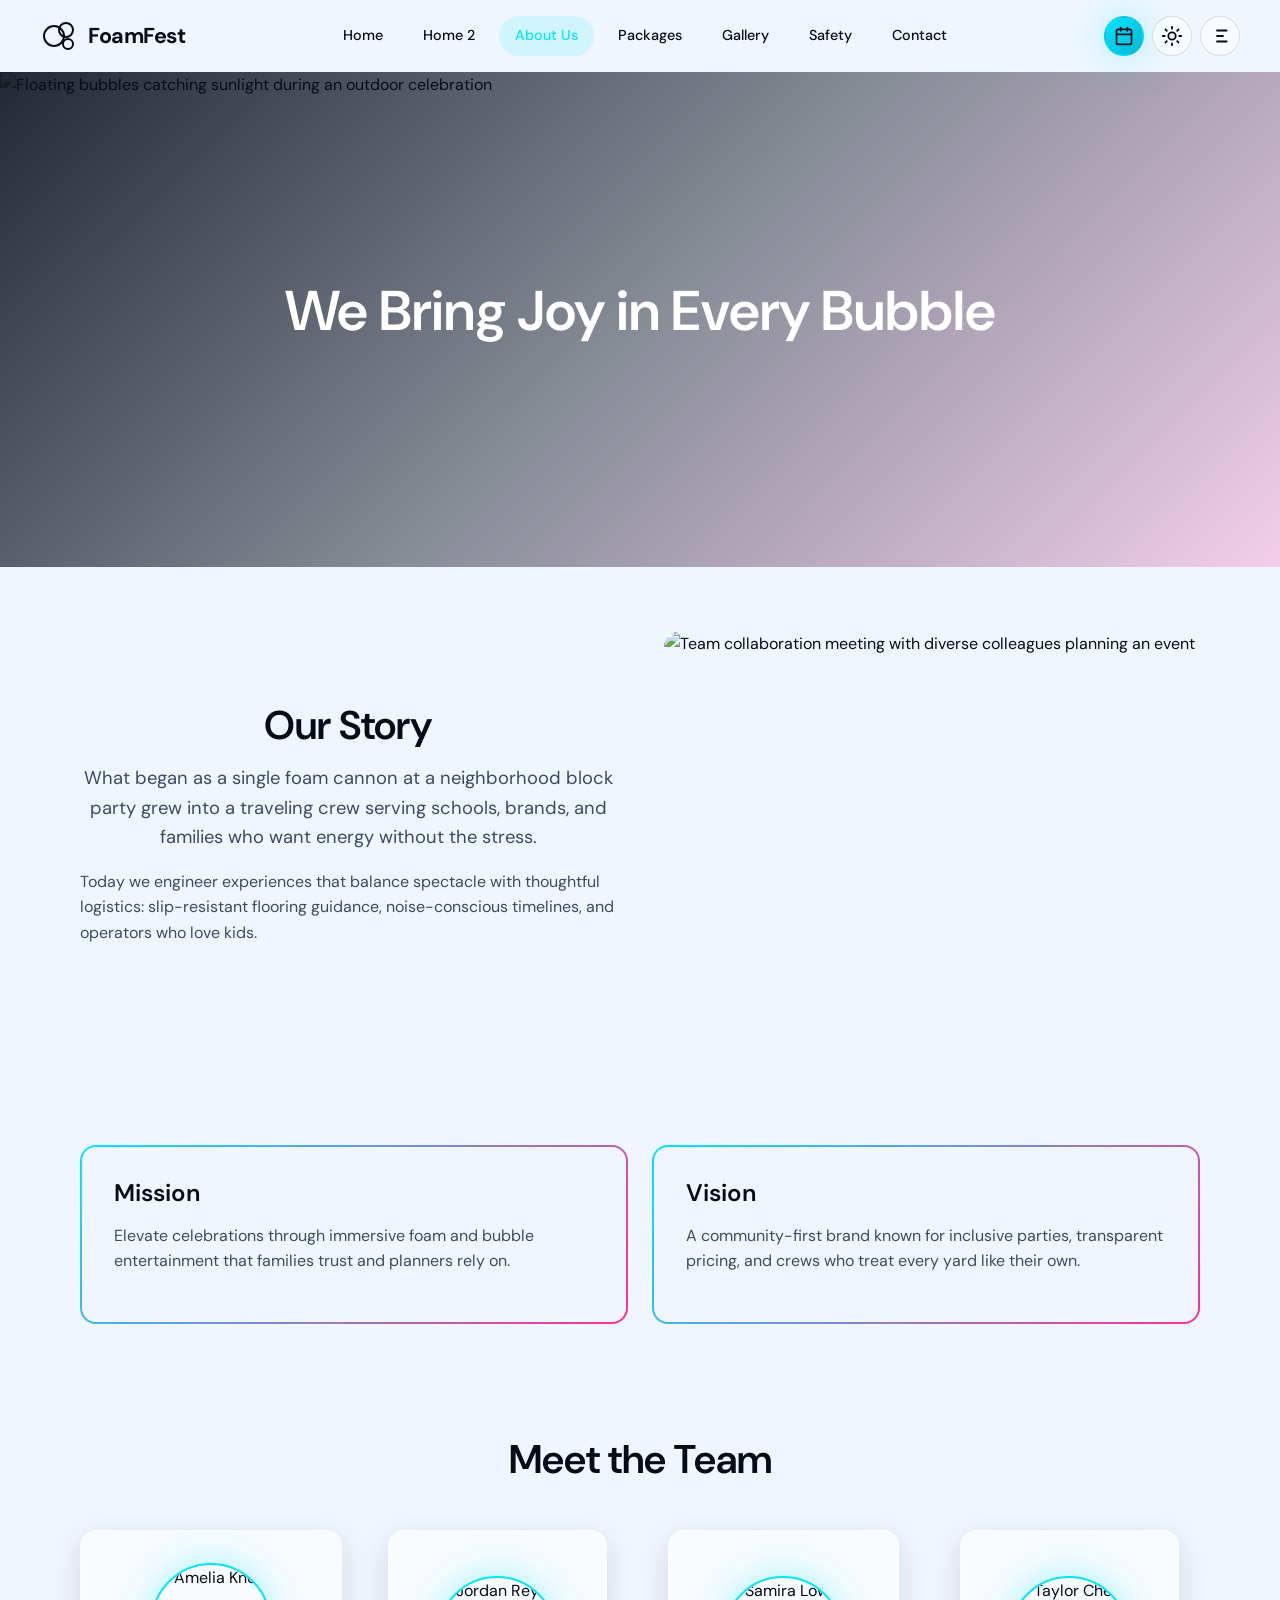
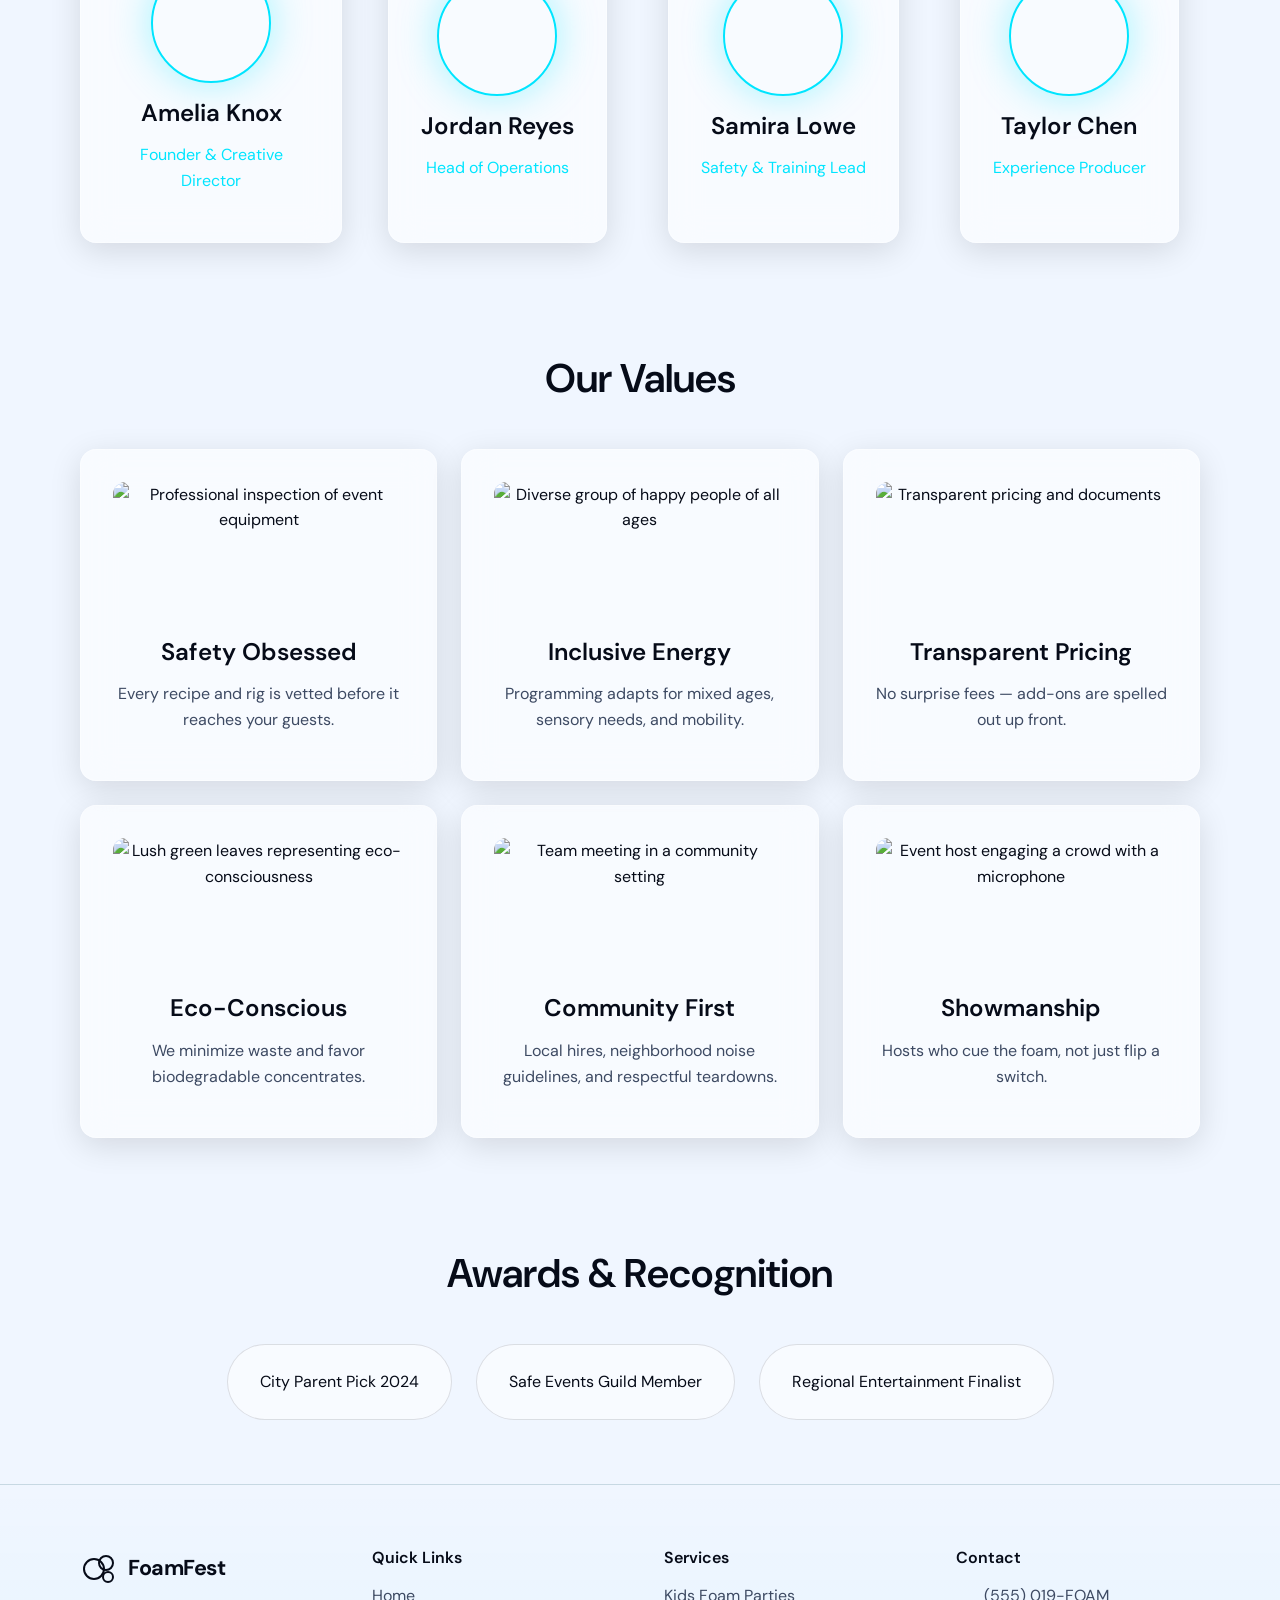
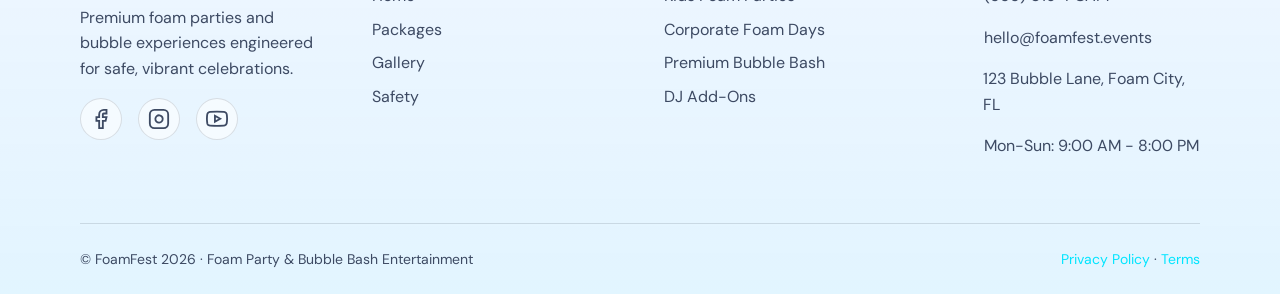
==== commit afdd4dae: "ddd" ====
--- a/about.html
+++ b/about.html
@@ -1,21 +1,25 @@
 <!DOCTYPE html>
 <html lang="en" data-theme="dark" data-dir="ltr" dir="ltr">
-  <head>
-    <meta charset="UTF-8" />
-    <meta name="viewport" content="width=device-width, initial-scale=1.0" />
-    <title>About Us — FoamFest</title>
-    <link rel="preconnect" href="https://images.unsplash.com" />
-    <link rel="dns-prefetch" href="https://images.unsplash.com" />
-    <link rel="preconnect" href="https://fonts.googleapis.com" />
-    <link rel="preconnect" href="https://fonts.gstatic.com" crossorigin />
-    <link href="https://fonts.googleapis.com/css2?family=DM+Sans:ital,opsz,wght@0,9..40,400;0,9..40,600;0,9..40,700&display=swap" rel="stylesheet" />
-    <link href="https://api.fontshare.com/v2/css?f[]=clash-display@400,500,600,700&display=swap" rel="stylesheet" />
-    <link rel="stylesheet" href="styles.css" />
-    <link rel="icon" type="image/svg+xml" href="favicon.svg" />
-    <script src="script.js" defer></script>
-  </head>
-  <body>
-    <a class="skip-link" href="#main">Skip to content</a>
+
+<head>
+  <meta charset="UTF-8" />
+  <meta name="viewport" content="width=device-width, initial-scale=1.0" />
+  <title>About Us — FoamFest</title>
+  <link rel="preconnect" href="https://images.unsplash.com" />
+  <link rel="dns-prefetch" href="https://images.unsplash.com" />
+  <link rel="preconnect" href="https://fonts.googleapis.com" />
+  <link rel="preconnect" href="https://fonts.gstatic.com" crossorigin />
+  <link
+    href="https://fonts.googleapis.com/css2?family=DM+Sans:ital,opsz,wght@0,9..40,400;0,9..40,600;0,9..40,700&display=swap"
+    rel="stylesheet" />
+  <link href="https://api.fontshare.com/v2/css?f[]=clash-display@400,500,600,700&display=swap" rel="stylesheet" />
+  <link rel="stylesheet" href="styles.css" />
+  <link rel="icon" type="image/svg+xml" href="favicon.svg" />
+  <script src="script.js" defer></script>
+</head>
+
+<body>
+  <a class="skip-link" href="#main">Skip to content</a>
   <header class="site-header" id="siteHeader">
     <div class="header-inner">
       <a href="index.html" class="logo-link" aria-label="FoamFest home">
@@ -41,7 +45,15 @@
       </nav>
 
       <div class="header-actions">
-        <a class="btn btn--primary btn--header" href="booking.html">Book Now</a>
+        <a class="btn btn--primary btn--header btn--icon-only" href="booking.html" aria-label="Book Now">
+          <svg width="20" height="20" viewBox="0 0 24 24" fill="none" stroke="currentColor" stroke-width="2" stroke-linecap="round" stroke-linejoin="round">
+            <rect x="3" y="4" width="18" height="18" rx="2" ry="2" />
+            <line x1="16" y1="2" x2="16" y2="6" />
+            <line x1="8" y1="2" x2="8" y2="6" />
+            <line x1="3" y1="10" x2="21" y2="10" />
+          </svg>
+        </a>
+
 
         <button type="button" class="icon-btn" data-theme-toggle aria-label="Toggle dark and light mode">
           <svg viewBox="0 0 24 24" fill="none" stroke-width="2" stroke-linecap="round">
@@ -76,10 +88,8 @@
         <li><a href="packages.html">Packages</a></li>
         <li><a href="gallery.html">Gallery</a></li>
         <li><a href="safety.html">Safety</a></li>
-        <li><a href="booking.html">Booking &amp; FAQ</a></li>
-        <li><a href="testimonials.html">Testimonials</a></li>
-        <li><a href="contact.html">Contact Us</a></li>
       </ul>
+
       <div class="mobile-overlay-cta">
         <a class="btn btn--primary btn--full" href="booking.html">Book Now</a>
         <a class="btn btn--secondary btn--full" href="contact.html">Get Quote</a>
@@ -100,138 +110,162 @@
     </nav>
   </div>
 
-    <main id="main">
-      <section class="hero" style="min-height: 55vh">
-        <div class="hero__bg-img">
-          <img src="https://images.unsplash.com/photo-1612872087720-bb876e2e67d1?w=3840&q=100&fit=crop&auto=format" alt="Floating bubbles catching sunlight during an outdoor celebration" width="1920" height="1080" style="width:100%;height:100%;object-fit:cover" fetchpriority="high" />
-        </div>
-        <div class="hero__overlay"></div>
-        <div class="bubbles-layer" data-bubbles aria-hidden="true"></div>
-        <div class="hero__content">
-          <nav class="breadcrumb" aria-label="Breadcrumb"><a href="index.html">Home</a><span>/</span><span>About</span></nav>
-          <h1 data-animate>We Bring Joy in Every Bubble</h1>
-        </div>
-      </section>
-
-      <section class="section">
-        <div class="container story-grid">
-          <div data-animate>
-            <h2>Our Story</h2>
-            <p>What began as a single foam cannon at a neighborhood block party grew into a traveling crew serving schools, brands, and families who want energy without the stress.</p>
-            <p>Today we engineer experiences that balance spectacle with thoughtful logistics: slip-resistant flooring guidance, noise-conscious timelines, and operators who love kids.</p>
-          </div>
-          <div class="tilt-card story-visual" data-animate>
-            <img src="https://images.unsplash.com/photo-1522071820081-009f0129c71c?w=1920&q=100&fit=crop&auto=format" alt="Team collaboration meeting with diverse colleagues planning an event" loading="lazy" width="800" height="600" style="width:100%;height:100%;object-fit:cover;min-height:280px" />
-          </div>
-        </div>
-      </section>
-
-      <section class="section section--tight">
-        <div class="container">
-          <div class="mv-grid">
-            <div class="mv-card" data-animate><h3>Mission</h3><p>Elevate celebrations through immersive foam and bubble entertainment that families trust and planners rely on.</p></div>
-            <div class="mv-card" data-animate><h3>Vision</h3><p>A community-first brand known for inclusive parties, transparent pricing, and crews who treat every yard like their own.</p></div>
-          </div>
-        </div>
-      </section>
-
-      <section class="section">
-        <div class="container">
-          <h2 class="text-center" data-animate>Meet the Team</h2>
-          <div class="team-grid" style="margin-top: var(--space-2xl)">
-            <article class="glass-card text-center" data-animate>
-              <div class="team-avatar">
-                <img src="https://images.unsplash.com/photo-1494790108377-be9c29b29330?w=400&h=400&fit=crop" alt="Amelia Knox" loading="lazy" width="120" height="120" />
-              </div>
-              <h3>Amelia Knox</h3>
-              <p style="color: var(--color-accent)">Founder &amp; Creative Director</p>
-            </article>
-            <article class="glass-card text-center" data-animate>
-              <div class="team-avatar">
-                <img src="https://images.unsplash.com/photo-1507003211169-0a1dd7228f2d?w=400&h=400&fit=crop" alt="Jordan Reyes" loading="lazy" width="120" height="120" />
-              </div>
-              <h3>Jordan Reyes</h3>
-              <p style="color: var(--color-accent)">Head of Operations</p>
-            </article>
-            <article class="glass-card text-center" data-animate>
-              <div class="team-avatar">
-                <img src="https://images.unsplash.com/photo-1573496359142-b8d87734a5a2?w=400&h=400&fit=crop" alt="Samira Lowe" loading="lazy" width="120" height="120" />
-              </div>
-              <h3>Samira Lowe</h3>
-              <p style="color: var(--color-accent)">Safety &amp; Training Lead</p>
-            </article>
-            <article class="glass-card text-center" data-animate>
-              <div class="team-avatar">
-                <img src="https://images.unsplash.com/photo-1500648767791-00dcc994a43e?w=400&h=400&fit=crop" alt="Taylor Chen" loading="lazy" width="120" height="120" />
-              </div>
-              <h3>Taylor Chen</h3>
-              <p style="color: var(--color-accent)">Experience Producer</p>
-            </article>
-          </div>
-        </div>
-      </section>
-
-      <section class="section section--tight">
-        <div class="container">
-          <h2 class="text-center" data-animate>Our Values</h2>
-          <div class="values-grid" style="margin-top: var(--space-2xl)">
-            <div class="glass-card value-block" data-animate>
-              <div class="value-media">
-                <img src="https://images.unsplash.com/photo-1582213782179-e0d53f98f2ca?w=800&q=100&fit=crop&auto=format" alt="Professional inspection of event equipment" loading="lazy" />
-              </div>
-              <h3>Safety Obsessed</h3>
-              <p>Every recipe and rig is vetted before it reaches your guests.</p>
-            </div>
-            <div class="glass-card value-block" data-animate>
-              <div class="value-media">
-                <img src="https://images.unsplash.com/photo-1511632765486-a01980e01a18?w=800&q=100&fit=crop&auto=format" alt="Diverse group of happy people of all ages" loading="lazy" />
-              </div>
-              <h3>Inclusive Energy</h3>
-              <p>Programming adapts for mixed ages, sensory needs, and mobility.</p>
-            </div>
-            <div class="glass-card value-block" data-animate>
-              <div class="value-media">
-                <img src="https://images.unsplash.com/photo-1554224155-1696413565d3?w=800&q=100&fit=crop&auto=format" alt="Transparent pricing and documents" loading="lazy" />
-              </div>
-              <h3>Transparent Pricing</h3>
-              <p>No surprise fees — add-ons are spelled out up front.</p>
-            </div>
-            <div class="glass-card value-block" data-animate>
-              <div class="value-media">
-                <img src="https://images.unsplash.com/photo-1542601906990-b4d3fb778b09?w=800&q=100&fit=crop&auto=format" alt="Lush green leaves representing eco-consciousness" loading="lazy" />
-              </div>
-              <h3>Eco-Conscious</h3>
-              <p>We minimize waste and favor biodegradable concentrates.</p>
-            </div>
-            <div class="glass-card value-block" data-animate>
-              <div class="value-media">
-                <img src="https://images.unsplash.com/photo-1517048676732-d65bc937f952?w=800&q=100&fit=crop&auto=format" alt="Team meeting in a community setting" loading="lazy" />
-              </div>
-              <h3>Community First</h3>
-              <p>Local hires, neighborhood noise guidelines, and respectful teardowns.</p>
-            </div>
-            <div class="glass-card value-block" data-animate>
-              <div class="value-media">
-                <img src="https://images.unsplash.com/photo-1501281668745-f7f57925c3b4?w=800&q=100&fit=crop&auto=format" alt="Event host engaging a crowd with a microphone" loading="lazy" />
-              </div>
-              <h3>Showmanship</h3>
-              <p>Hosts who cue the foam, not just flip a switch.</p>
-            </div>
-          </div>
-        </div>
-      </section>
-
-      <section class="section">
-        <div class="container">
-          <h2 class="text-center" data-animate>Awards &amp; Recognition</h2>
-          <div class="awards-row" style="margin-top: var(--space-2xl)">
-            <div class="award-badge" data-animate>City Parent Pick 2024</div>
-            <div class="award-badge" data-animate>Safe Events Guild Member</div>
-            <div class="award-badge" data-animate>Regional Entertainment Finalist</div>
-          </div>
-        </div>
-      </section>
-    </main>
+  <main id="main">
+    <section class="hero" style="min-height: 55vh">
+      <div class="hero__bg-img">
+        <img src="https://images.unsplash.com/photo-1612872087720-bb876e2e67d1?w=3840&q=100&fit=crop&auto=format"
+          alt="Floating bubbles catching sunlight during an outdoor celebration" width="1920" height="1080"
+          style="width:100%;height:100%;object-fit:cover" fetchpriority="high" />
+      </div>
+      <div class="hero__overlay"></div>
+      <div class="bubbles-layer" data-bubbles aria-hidden="true"></div>
+      <div class="hero__content">
+
+        <h1 data-animate>We Bring Joy in Every Bubble</h1>
+      </div>
+    </section>
+
+    <section class="section">
+      <div class="container story-grid">
+        <div data-animate>
+          <h2>Our Story</h2>
+          <p>What began as a single foam cannon at a neighborhood block party grew into a traveling crew serving
+            schools, brands, and families who want energy without the stress.</p>
+          <p>Today we engineer experiences that balance spectacle with thoughtful logistics: slip-resistant flooring
+            guidance, noise-conscious timelines, and operators who love kids.</p>
+        </div>
+        <div class="tilt-card story-visual" data-animate>
+          <img src="https://images.unsplash.com/photo-1522071820081-009f0129c71c?w=1920&q=100&fit=crop&auto=format"
+            alt="Team collaboration meeting with diverse colleagues planning an event" loading="lazy" width="800"
+            height="600" style="width:100%;height:100%;object-fit:cover;min-height:280px" />
+        </div>
+      </div>
+    </section>
+
+    <section class="section section--tight">
+      <div class="container">
+        <div class="mv-grid">
+          <div class="mv-card" data-animate>
+            <h3>Mission</h3>
+            <p>Elevate celebrations through immersive foam and bubble entertainment that families trust and planners
+              rely on.</p>
+          </div>
+          <div class="mv-card" data-animate>
+            <h3>Vision</h3>
+            <p>A community-first brand known for inclusive parties, transparent pricing, and crews who treat every yard
+              like their own.</p>
+          </div>
+        </div>
+      </div>
+    </section>
+
+    <section class="section">
+      <div class="container">
+        <h2 class="text-center" data-animate>Meet the Team</h2>
+        <div class="team-grid" style="margin-top: var(--space-2xl)">
+          <article class="glass-card text-center" data-animate>
+            <div class="team-avatar">
+              <img src="https://images.unsplash.com/photo-1494790108377-be9c29b29330?w=400&h=400&fit=crop"
+                alt="Amelia Knox" loading="lazy" width="120" height="120" />
+            </div>
+            <h3>Amelia Knox</h3>
+            <p style="color: var(--color-accent)">Founder &amp; Creative Director</p>
+          </article>
+          <article class="glass-card text-center" data-animate>
+            <div class="team-avatar">
+              <img src="https://images.unsplash.com/photo-1507003211169-0a1dd7228f2d?w=400&h=400&fit=crop"
+                alt="Jordan Reyes" loading="lazy" width="120" height="120" />
+            </div>
+            <h3>Jordan Reyes</h3>
+            <p style="color: var(--color-accent)">Head of Operations</p>
+          </article>
+          <article class="glass-card text-center" data-animate>
+            <div class="team-avatar">
+              <img src="https://images.unsplash.com/photo-1573496359142-b8d87734a5a2?w=400&h=400&fit=crop"
+                alt="Samira Lowe" loading="lazy" width="120" height="120" />
+            </div>
+            <h3>Samira Lowe</h3>
+            <p style="color: var(--color-accent)">Safety &amp; Training Lead</p>
+          </article>
+          <article class="glass-card text-center" data-animate>
+            <div class="team-avatar">
+              <img src="https://images.unsplash.com/photo-1500648767791-00dcc994a43e?w=400&h=400&fit=crop"
+                alt="Taylor Chen" loading="lazy" width="120" height="120" />
+            </div>
+            <h3>Taylor Chen</h3>
+            <p style="color: var(--color-accent)">Experience Producer</p>
+          </article>
+        </div>
+      </div>
+    </section>
+
+    <section class="section section--tight">
+      <div class="container">
+        <h2 class="text-center" data-animate>Our Values</h2>
+        <div class="values-grid" style="margin-top: var(--space-2xl)">
+          <div class="glass-card value-block" data-animate>
+            <div class="value-media">
+              <img src="https://images.unsplash.com/photo-1582213782179-e0d53f98f2ca?w=800&q=100&fit=crop&auto=format"
+                alt="Professional inspection of event equipment" loading="lazy" />
+            </div>
+            <h3>Safety Obsessed</h3>
+            <p>Every recipe and rig is vetted before it reaches your guests.</p>
+          </div>
+          <div class="glass-card value-block" data-animate>
+            <div class="value-media">
+              <img src="https://images.unsplash.com/photo-1511632765486-a01980e01a18?w=800&q=100&fit=crop&auto=format"
+                alt="Diverse group of happy people of all ages" loading="lazy" />
+            </div>
+            <h3>Inclusive Energy</h3>
+            <p>Programming adapts for mixed ages, sensory needs, and mobility.</p>
+          </div>
+          <div class="glass-card value-block" data-animate>
+            <div class="value-media">
+              <img src="https://images.unsplash.com/photo-1554224155-1696413565d3?w=800&q=100&fit=crop&auto=format"
+                alt="Transparent pricing and documents" loading="lazy" />
+            </div>
+            <h3>Transparent Pricing</h3>
+            <p>No surprise fees — add-ons are spelled out up front.</p>
+          </div>
+          <div class="glass-card value-block" data-animate>
+            <div class="value-media">
+              <img src="https://images.unsplash.com/photo-1542601906990-b4d3fb778b09?w=800&q=100&fit=crop&auto=format"
+                alt="Lush green leaves representing eco-consciousness" loading="lazy" />
+            </div>
+            <h3>Eco-Conscious</h3>
+            <p>We minimize waste and favor biodegradable concentrates.</p>
+          </div>
+          <div class="glass-card value-block" data-animate>
+            <div class="value-media">
+              <img src="https://images.unsplash.com/photo-1517048676732-d65bc937f952?w=800&q=100&fit=crop&auto=format"
+                alt="Team meeting in a community setting" loading="lazy" />
+            </div>
+            <h3>Community First</h3>
+            <p>Local hires, neighborhood noise guidelines, and respectful teardowns.</p>
+          </div>
+          <div class="glass-card value-block" data-animate>
+            <div class="value-media">
+              <img src="https://images.unsplash.com/photo-1501281668745-f7f57925c3b4?w=800&q=100&fit=crop&auto=format"
+                alt="Event host engaging a crowd with a microphone" loading="lazy" />
+            </div>
+            <h3>Showmanship</h3>
+            <p>Hosts who cue the foam, not just flip a switch.</p>
+          </div>
+        </div>
+      </div>
+    </section>
+
+    <section class="section">
+      <div class="container">
+        <h2 class="text-center" data-animate>Awards &amp; Recognition</h2>
+        <div class="awards-row" style="margin-top: var(--space-2xl)">
+          <div class="award-badge" data-animate>City Parent Pick 2024</div>
+          <div class="award-badge" data-animate>Safe Events Guild Member</div>
+          <div class="award-badge" data-animate>Regional Entertainment Finalist</div>
+        </div>
+      </div>
+    </section>
+  </main>
 
   <footer class="site-footer">
     <div class="container footer-grid">
@@ -302,6 +336,20 @@
           </svg>
           <span style="color: var(--color-text-muted)">hello@foamfest.events</span>
         </p>
+        <p style="display: flex; gap: 0.5rem; align-items: flex-start">
+          <svg width="20" height="20" viewBox="0 0 24 24" fill="none" stroke-width="2">
+            <path d="M21 10c0 7-9 13-9 13s-9-6-9-13a9 9 0 0 1 18 0z" />
+            <circle cx="12" cy="10" r="3" />
+          </svg>
+          <span style="color: var(--color-text-muted)">123 Bubble Lane, Foam City, FL</span>
+        </p>
+        <p style="display: flex; gap: 0.5rem; align-items: flex-start">
+          <svg width="20" height="20" viewBox="0 0 24 24" fill="none" stroke-width="2">
+            <circle cx="12" cy="12" r="10" />
+            <polyline points="12 6 12 12 16 14" />
+          </svg>
+          <span style="color: var(--color-text-muted)">Mon-Sun: 9:00 AM - 8:00 PM</span>
+        </p>
       </div>
     </div>
     <div class="container footer-bottom">
@@ -309,5 +357,11 @@
       <span><a href="#">Privacy Policy</a> · <a href="#">Terms</a></span>
     </div>
   </footer>
-  </body>
-</html>
+  <button type="button" class="back-to-top" data-back-to-top aria-label="Back to top">
+    <svg viewBox="0 0 24 24">
+      <path d="M12 19V5M5 12l7-7 7 7" stroke-linecap="round" stroke-linejoin="round" />
+    </svg>
+  </button>
+</body>
+
+</html>
--- a/styles.css
+++ b/styles.css
@@ -114,6 +114,22 @@
   color: var(--color-text-muted);
 }
 
+.text-center {
+  text-align: center !important;
+  margin-inline: auto !important;
+}
+
+.lead, .subtxt, .subtitle, .section-subtitle, .hero-subtitle,
+section h1 + p, section h2 + p,
+.section h1 + p, .section h2 + p {
+  font-size: 1.15rem;
+  line-height: 1.6;
+  max-width: 800px;
+  margin-inline: auto !important;
+  text-align: center !important;
+  display: block;
+}
+
 .container {
   width: min(1120px, 92vw);
   margin-inline: auto;
@@ -134,12 +150,12 @@
   align-items: center;
   justify-content: center;
   gap: var(--space-sm);
-  min-height: 48px;
+  min-height: 52px;
   padding: 0 var(--space-xl);
   font-family: var(--font-body);
   font-size: 0.95rem;
   font-weight: 600;
-  border-radius: var(--radius-pill);
+  border-radius: 12px;
   border: 2px solid transparent;
   cursor: pointer;
   transition: transform var(--transition), box-shadow var(--transition),
@@ -199,14 +215,19 @@
   display: inline-flex;
   align-items: center;
   justify-content: center;
-  border-radius: var(--radius-card);
+  border-radius: 50%;
   border: 1px solid var(--color-border);
   background: var(--color-surface);
   color: var(--color-text);
   cursor: pointer;
-  backdrop-filter: blur(12px);
-  -webkit-backdrop-filter: blur(12px);
   transition: border-color var(--transition), background var(--transition);
+}
+
+.btn--icon-only {
+  width: 40px;
+  height: 40px;
+  padding: 0;
+  border-radius: 50%;
 }
 
 .icon-btn:hover {
@@ -1394,6 +1415,8 @@
 @media (min-width: 1024px) {
   .hero-split {
     grid-template-columns: 1fr 1fr;
+    min-height: auto;
+    padding-block: var(--space-3xl);
   }
 }
 
@@ -1672,15 +1695,19 @@
 
 /* Final split CTA home2 */
 .split-cta {
-  display: grid;
+  display: flex;
+  flex-direction: column;
+  align-items: center;
+  text-align: center;
   gap: var(--space-2xl);
-  align-items: start;
-}
-
-@media (min-width: 768px) {
-  .split-cta {
-    grid-template-columns: 1fr 1fr;
-  }
+  max-width: 800px;
+  margin-inline: auto;
+}
+
+.mini-form {
+  width: 100%;
+  max-width: 500px;
+  text-align: left; /* Keep form labels left-aligned within the centered form */
 }
 
 .mini-form .input {
@@ -1854,6 +1881,16 @@
   }
 }
 
+/* Center last card on tablet when odd number of items */
+@media (min-width: 768px) and (max-width: 1023px) {
+  .package-cards-grid > article:last-child:nth-child(odd) {
+    grid-column: 1 / span 2;
+    justify-self: center;
+    width: 100%;
+    max-width: 500px; /* Matching standard card width for consistency */
+  }
+}
+
 .package-card-item[data-category] {
   transition: opacity var(--transition), transform var(--transition);
 }
@@ -1876,7 +1913,7 @@
 
 @media (min-width: 1024px) {
   .addon-grid {
-    grid-template-columns: repeat(6, 1fr);
+    grid-template-columns: repeat(3, 1fr);
   }
 }
 
@@ -1911,13 +1948,13 @@
   align-items: center;
   justify-content: space-between;
   gap: var(--space-md);
-  padding: var(--space-lg) 0;
+  padding: var(--space-lg) var(--space-lg);
   margin: 0;
   background: transparent;
   border: none;
   color: var(--color-text);
   font-family: inherit;
-  font-size: 1rem;
+  font-size: 1.05rem;
   font-weight: 600;
   text-align: left;
   cursor: pointer;
@@ -2110,21 +2147,25 @@
 /* Booking layout */
 .booking-layout {
   display: grid;
-  gap: var(--space-2xl);
+  gap: var(--space-3xl);
+  align-items: start;
 }
 
 @media (min-width: 1024px) {
   .booking-layout {
-    grid-template-columns: 1fr 300px;
+    grid-template-columns: 1fr 340px;
   }
 }
 
 .sidebar-panel {
   padding: var(--space-xl);
   border-radius: var(--radius-card);
-  border: 1px solid var(--color-border);
+  border: 1px solid var(--glass-border);
   background: var(--color-surface);
+  backdrop-filter: blur(12px);
   height: fit-content;
+  position: sticky;
+  top: calc(var(--header-height) + var(--space-xl));
 }
 
 .sidebar-panel a {
@@ -2133,6 +2174,13 @@
   gap: var(--space-md);
   margin-bottom: var(--space-md);
   color: var(--color-text);
+  font-weight: 500;
+  transition: transform var(--transition);
+}
+
+.sidebar-panel a:hover {
+  transform: translateX(4px);
+  color: var(--color-accent);
 }
 
 .sidebar-panel svg {
@@ -2145,18 +2193,28 @@
 select,
 textarea {
   width: 100%;
-  min-height: 48px;
-  padding: var(--space-sm) var(--space-md);
+  min-height: 52px;
+  padding: var(--space-sm) var(--space-lg);
   border-radius: 12px;
   border: 1px solid var(--color-border);
   background: var(--color-bg-elevated);
   color: var(--color-text);
   font-family: inherit;
   font-size: 1rem;
+  transition: border-color 0.3s ease, box-shadow 0.3s ease;
+}
+
+.input:focus,
+select:focus,
+textarea:focus {
+  outline: none;
+  border-color: var(--color-accent);
+  box-shadow: 0 0 0 4px rgba(0, 229, 255, 0.1);
 }
 
 textarea {
-  min-height: 120px;
+  min-height: 140px;
+  padding-top: var(--space-md);
   resize: vertical;
 }
 
@@ -2271,17 +2329,25 @@
   border-bottom: 1px solid var(--color-border);
 }
 
-.map-placeholder {
+.map-container {
+  width: 100%;
+  height: 400px;
   border-radius: var(--radius-card);
-  min-height: 240px;
-  border: 1px dashed var(--color-border);
-  display: flex;
-  flex-direction: column;
-  align-items: center;
-  justify-content: center;
-  gap: var(--space-md);
-  margin-top: var(--space-xl);
-  background: var(--color-surface);
+  overflow: hidden;
+  border: 1px solid var(--glass-border);
+  box-shadow: var(--shadow-lg);
+  margin-top: var(--space-3xl);
+}
+
+.map-container iframe {
+  width: 100%;
+  height: 100%;
+  border: 0;
+  filter: grayscale(0.2) contrast(1.1);
+}
+
+[data-theme="dark"] .map-container iframe {
+  filter: grayscale(0.6) invert(0.9) hue-rotate(180deg) brightness(0.8);
 }
 
 .social-brand-row {
@@ -2495,8 +2561,29 @@
   margin-top: var(--space-md);
 }
 
+.footer-social a {
+  display: flex;
+  align-items: center;
+  justify-content: center;
+  width: 42px;
+  height: 42px;
+  border-radius: 50%;
+  background: var(--color-surface);
+  border: 1px solid var(--color-border);
+  transition: all var(--transition);
+  color: var(--color-text-muted);
+}
+
+.footer-social a:hover {
+  background: var(--color-accent);
+  border-color: var(--color-accent);
+  transform: translateY(-4px);
+  box-shadow: var(--shadow-glow-cyan);
+  color: #060b18;
+}
+
 .footer-social a svg {
-  stroke: var(--color-text-muted);
+  stroke: currentColor;
   fill: none;
 }
 
@@ -2570,9 +2657,6 @@
   }
 }
 
-.text-center {
-  text-align: center;
-}
 
 .mt-0 {
   margin-top: 0;
@@ -2600,10 +2684,6 @@
   margin-bottom: var(--space-sm);
 }
 
-.lead {
-  font-size: 1.125rem;
-  max-width: 640px;
-}
 
 .subsection-title {
   font-size: 1.5rem;
@@ -2614,9 +2694,10 @@
 /* Booking steps */
 .booking-steps {
   display: grid;
-  gap: var(--space-lg);
+  gap: var(--space-xl);
   grid-template-columns: 1fr;
   position: relative;
+  margin-top: var(--space-3xl);
 }
 
 @media (min-width: 768px) {
@@ -2626,11 +2707,11 @@
   .booking-steps::before {
     content: "";
     position: absolute;
-    top: 28px;
-    left: 10%;
-    right: 10%;
-    height: 2px;
-    border-top: 2px dashed var(--color-border);
+    top: 32px;
+    left: 12%;
+    right: 12%;
+    height: 1px;
+    background: linear-gradient(90deg, transparent, var(--color-border), transparent);
     z-index: 0;
   }
 }
@@ -2639,23 +2720,56 @@
   text-align: center;
   position: relative;
   z-index: 1;
+  padding: var(--space-lg);
+  border-radius: var(--radius-card);
+  transition: background var(--transition);
+}
+
+.booking-step:hover {
+  background: rgba(0, 229, 255, 0.03);
 }
 
 .booking-step-icon {
-  width: 56px;
-  height: 56px;
-  margin: 0 auto var(--space-md);
+  width: 64px;
+  height: 64px;
+  margin: 0 auto var(--space-lg);
+  border-radius: 20px;
+  border: 1px solid var(--glass-border);
+  display: flex;
+  align-items: center;
+  justify-content: center;
+  background: var(--color-surface);
+  color: var(--color-accent);
+  box-shadow: var(--shadow-soft);
+  position: relative;
+}
+
+.booking-step-icon::after {
+  content: attr(data-step);
+  position: absolute;
+  top: -8px;
+  right: -8px;
+  width: 24px;
+  height: 24px;
+  background: var(--color-accent);
+  color: #060b18;
   border-radius: 50%;
-  border: 2px solid var(--color-accent);
+  font-size: 0.75rem;
+  font-weight: 700;
   display: flex;
   align-items: center;
   justify-content: center;
-  background: var(--color-bg);
-}
-
-.booking-step-icon svg {
-  stroke: var(--color-accent);
-  fill: none;
+  box-shadow: 0 4px 12px rgba(0, 229, 255, 0.3);
+}
+
+.booking-step h3 {
+  font-size: 1.15rem;
+  margin-bottom: var(--space-xs);
+}
+
+.booking-step p {
+  font-size: 0.875rem;
+  line-height: 1.5;
 }
 
 /* Utilities */
@@ -2728,3 +2842,46 @@
   padding: 0 var(--space-lg) var(--space-xl);
   line-height: 1.6;
 }
+
+/* Back to Top */
+.back-to-top {
+  position: fixed;
+  bottom: var(--space-xl);
+  right: var(--space-xl);
+  width: 48px;
+  height: 48px;
+  border-radius: 50%;
+  background: var(--color-accent);
+  color: #060b18;
+  border: none;
+  display: flex;
+  align-items: center;
+  justify-content: center;
+  cursor: pointer;
+  z-index: 1000;
+  opacity: 0;
+  visibility: hidden;
+  transform: translateY(20px);
+  transition: all var(--transition);
+  box-shadow: var(--shadow-glow-cyan);
+}
+
+.back-to-top.is-visible {
+  opacity: 1;
+  visibility: visible;
+  transform: translateY(0);
+}
+
+.back-to-top:hover {
+  background: var(--color-accent-2);
+  transform: translateY(-4px);
+  color: #fff;
+}
+
+.back-to-top svg {
+  width: 24px;
+  height: 24px;
+  stroke: currentColor;
+  fill: none;
+  stroke-width: 2.5;
+}
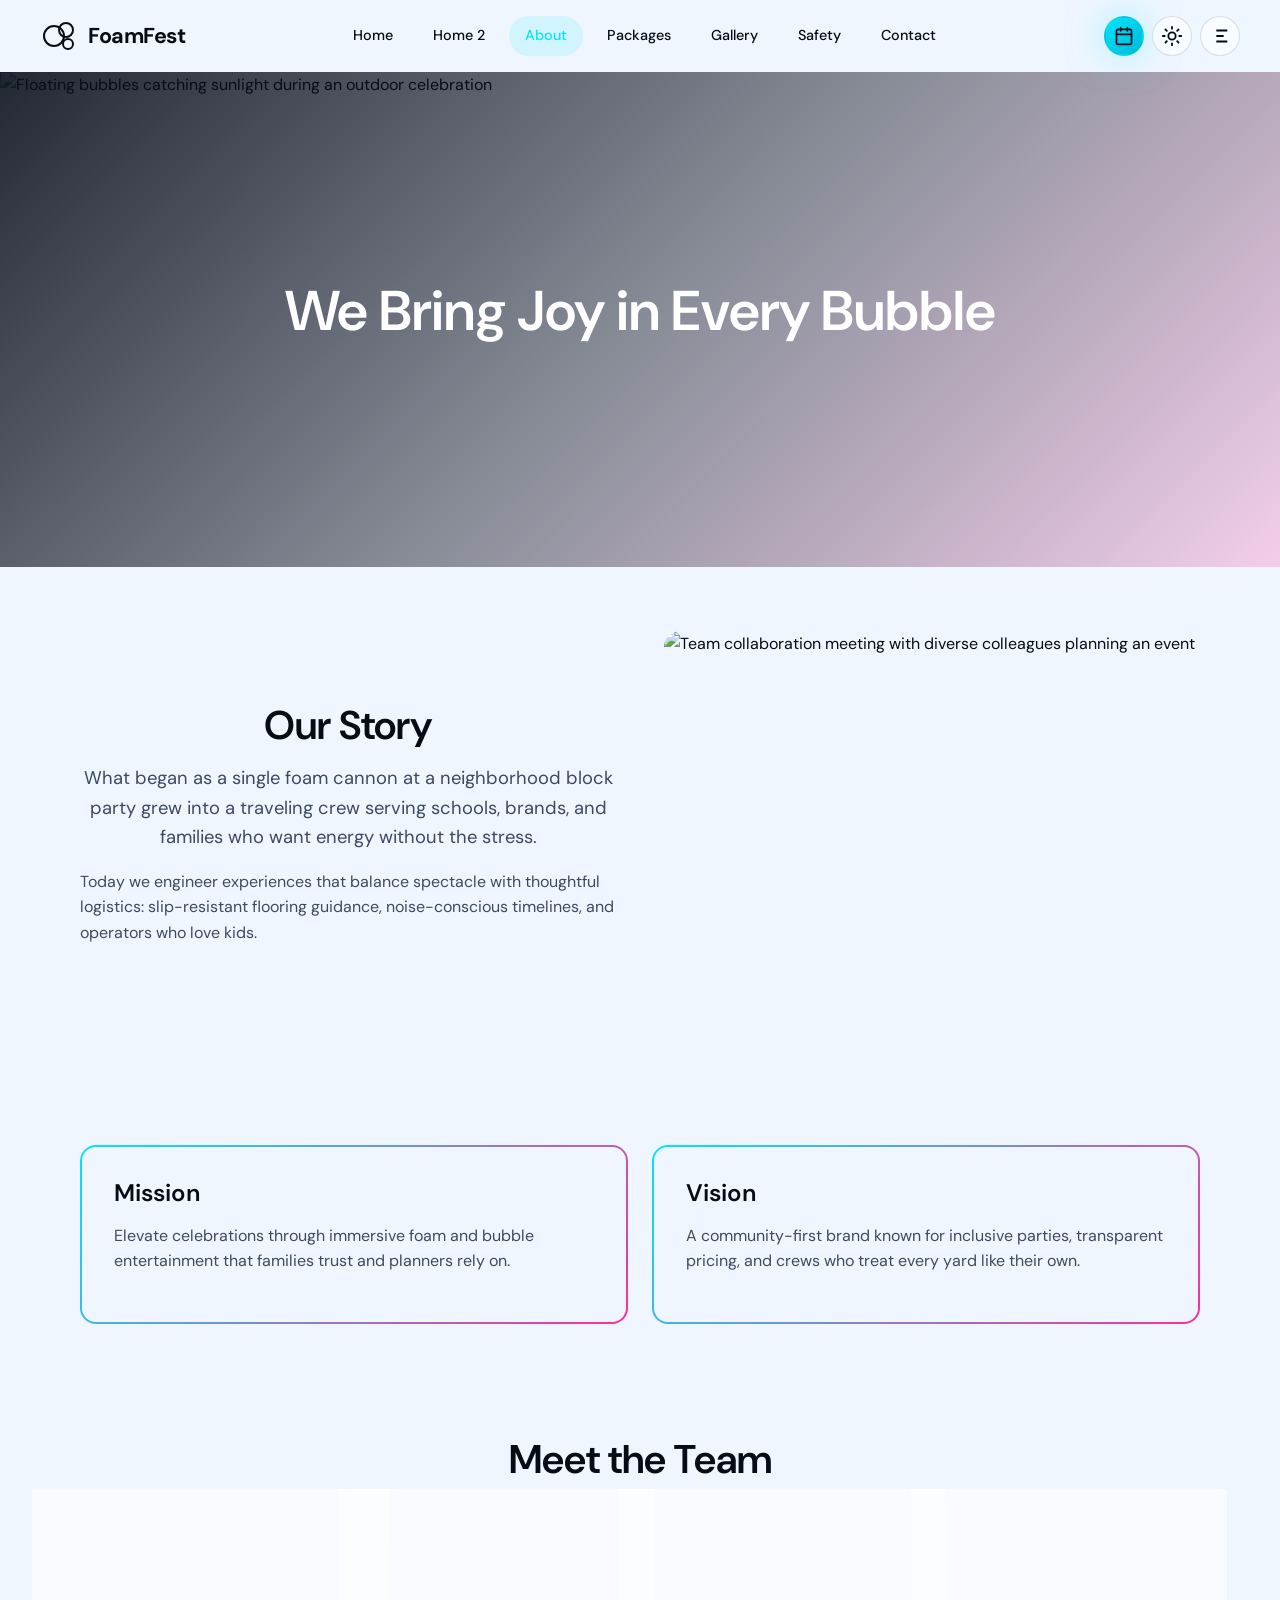
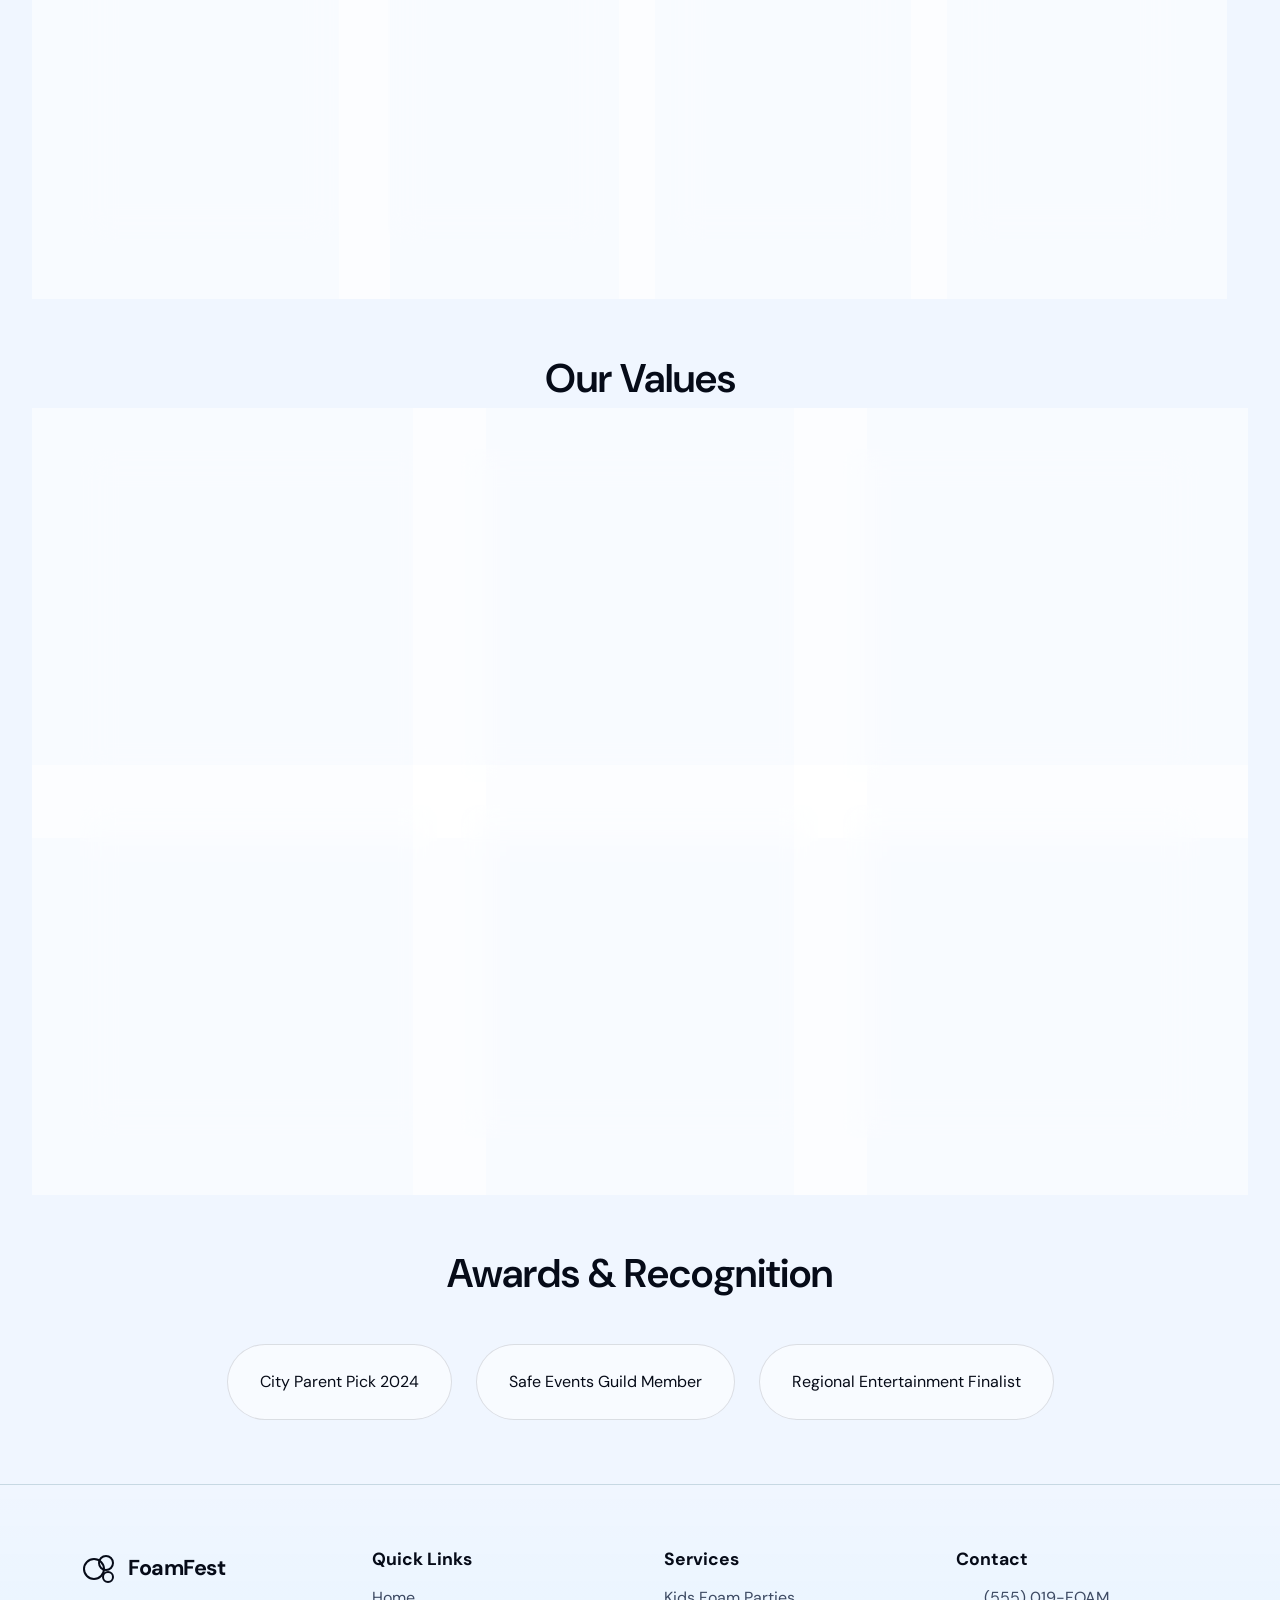
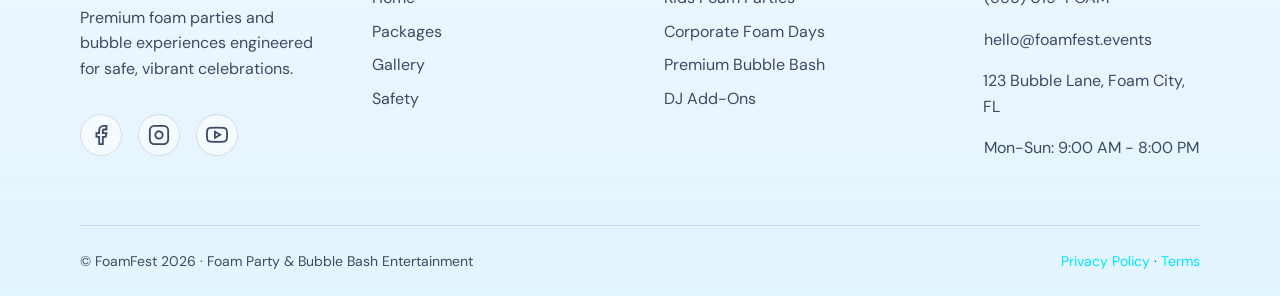
==== commit c84b0a87: "d" ====
--- a/about.html
+++ b/about.html
@@ -4,7 +4,7 @@
 <head>
   <meta charset="UTF-8" />
   <meta name="viewport" content="width=device-width, initial-scale=1.0" />
-  <title>About Us — FoamFest</title>
+  <title>About — FoamFest</title>
   <link rel="preconnect" href="https://images.unsplash.com" />
   <link rel="dns-prefetch" href="https://images.unsplash.com" />
   <link rel="preconnect" href="https://fonts.googleapis.com" />
@@ -35,7 +35,7 @@
         <ul class="nav-list">
           <li><a href="index.html">Home</a></li>
           <li><a href="home2.html">Home 2</a></li>
-          <li><a href="about.html">About Us</a></li>
+          <li><a href="about.html">About</a></li>
           <li><a href="packages.html">Packages</a></li>
           <li><a href="gallery.html">Gallery</a></li>
           <li><a href="safety.html">Safety</a></li>
@@ -46,7 +46,8 @@
 
       <div class="header-actions">
         <a class="btn btn--primary btn--header btn--icon-only" href="booking.html" aria-label="Book Now">
-          <svg width="20" height="20" viewBox="0 0 24 24" fill="none" stroke="currentColor" stroke-width="2" stroke-linecap="round" stroke-linejoin="round">
+          <svg width="20" height="20" viewBox="0 0 24 24" fill="none" stroke="currentColor" stroke-width="2"
+            stroke-linecap="round" stroke-linejoin="round">
             <rect x="3" y="4" width="18" height="18" rx="2" ry="2" />
             <line x1="16" y1="2" x2="16" y2="6" />
             <line x1="8" y1="2" x2="8" y2="6" />
@@ -84,7 +85,7 @@
       <ul class="mobile-overlay-nav">
         <li><a href="index.html">Home</a></li>
         <li><a href="home2.html">Home 2</a></li>
-        <li><a href="about.html">About Us</a></li>
+        <li><a href="about.html">About</a></li>
         <li><a href="packages.html">Packages</a></li>
         <li><a href="gallery.html">Gallery</a></li>
         <li><a href="safety.html">Safety</a></li>
--- a/styles.css
+++ b/styles.css
@@ -315,13 +315,14 @@
 .addon-icon-wrap {
   width: 64px;
   height: 64px;
-  background: rgba(0, 229, 255, 0.1);
+  background: var(--color-accent);
   border-radius: 50%;
   display: flex;
   align-items: center;
   justify-content: center;
   margin-bottom: var(--space-lg);
-  color: var(--color-accent);
+  color: #000;
+  box-shadow: 0 4px 20px rgba(0, 229, 255, 0.4);
 }
 
 .addon-card h4 {
@@ -330,9 +331,11 @@
 }
 
 .addon-price {
-  font-weight: 700;
-  color: var(--color-accent);
-  font-size: 1.1rem;
+  font-weight: 800;
+  color: var(--color-accent-2);
+  font-size: 1.25rem;
+  letter-spacing: 0.05em;
+  margin-bottom: var(--space-xs);
 }
 
 /* Builder */
@@ -652,6 +655,72 @@
   flex-direction: column;
   align-items: center;
   justify-content: center;
+}
+
+/* Specific overrides for alignment */
+[data-accordion].glass-card {
+  align-items: stretch;
+  text-align: left;
+}
+
+.accordion-item {
+  width: 100%;
+  border-bottom: 1px solid var(--color-border);
+}
+
+.accordion-item:last-child {
+  border-bottom: none;
+}
+
+.accordion-trigger {
+  width: 100%;
+  display: flex;
+  justify-content: space-between;
+  align-items: center;
+  padding: var(--space-lg);
+  background: none;
+  border: none;
+  color: var(--color-text);
+  font-family: var(--font-heading);
+  font-size: 1.1rem;
+  font-weight: 600;
+  cursor: pointer;
+  text-align: left;
+  transition: background var(--transition);
+}
+
+.accordion-trigger:hover {
+  background: rgba(0, 229, 255, 0.05);
+}
+
+.accordion-icon {
+  width: 24px;
+  height: 24px;
+  display: flex;
+  align-items: center;
+  justify-content: center;
+  background: var(--color-accent);
+  color: #060b18;
+  border-radius: 50%;
+  font-size: 1.2rem;
+  transition: transform 0.3s ease;
+}
+
+.accordion-item.is-open .accordion-icon {
+  transform: rotate(45deg);
+}
+
+.accordion-panel {
+  height: 0;
+  overflow: hidden;
+  transition: height 0.3s ease;
+}
+
+.accordion-panel-inner {
+  padding: 0 var(--space-lg) var(--space-lg);
+  color: var(--color-text-muted);
+  font-size: 0.95rem;
+  line-height: 1.6;
 }
 
 /* Header */
@@ -1299,17 +1368,29 @@
   position: relative;
   overflow: hidden;
   border-radius: var(--radius-card);
+  max-width: 800px;
+  margin-inline: auto;
 }
 
 .carousel-track {
   display: flex;
-  transition: transform 0.5s ease;
+  transition: transform 0.6s cubic-bezier(0.4, 0, 0.2, 1);
 }
 
 .carousel-slide {
-  min-width: 100%;
-  flex-shrink: 0;
-  padding: var(--space-sm);
+  flex: 0 0 100%;
+  width: 100%;
+  padding: var(--space-2xl) var(--space-xl);
+  display: flex;
+  flex-direction: column;
+  align-items: center;
+  text-align: center;
+}
+
+@media (max-width: 767px) {
+  .carousel-slide {
+    padding: var(--space-xl) var(--space-md);
+  }
 }
 
 .carousel-dots {
@@ -1337,7 +1418,8 @@
 .star-row {
   display: flex;
   gap: 4px;
-  margin-bottom: var(--space-sm);
+  margin-bottom: var(--space-md);
+  justify-content: center;
 }
 
 .star-row svg {
@@ -1363,8 +1445,9 @@
 .quote-meta {
   display: flex;
   align-items: center;
+  justify-content: center;
   gap: var(--space-md);
-  margin-top: var(--space-md);
+  margin-top: var(--space-xl);
 }
 
 /* CTA banner mesh */
@@ -2536,9 +2619,18 @@
   }
 }
 
+.footer-col {
+  display: flex;
+  flex-direction: column;
+  align-items: flex-start;
+  text-align: left;
+}
+
 .footer-col h4 {
-  font-size: 1rem;
+  font-size: 1.1rem;
   margin-bottom: var(--space-md);
+  color: var(--color-text);
+  font-weight: 700;
 }
 
 .footer-links {
@@ -2698,6 +2790,8 @@
   grid-template-columns: 1fr;
   position: relative;
   margin-top: var(--space-3xl);
+  max-width: 1000px;
+  margin-inline: auto;
 }
 
 @media (min-width: 768px) {
@@ -2707,9 +2801,9 @@
   .booking-steps::before {
     content: "";
     position: absolute;
-    top: 32px;
-    left: 12%;
-    right: 12%;
+    top: 56px; /* Optimized to center with icons (24px padding + 32px half-icon) */
+    left: 10%;
+    right: 10%;
     height: 1px;
     background: linear-gradient(90deg, transparent, var(--color-border), transparent);
     z-index: 0;
@@ -2722,11 +2816,12 @@
   z-index: 1;
   padding: var(--space-lg);
   border-radius: var(--radius-card);
-  transition: background var(--transition);
+  transition: background var(--transition), transform var(--transition);
 }
 
 .booking-step:hover {
   background: rgba(0, 229, 255, 0.03);
+  transform: translateY(-4px);
 }
 
 .booking-step-icon {
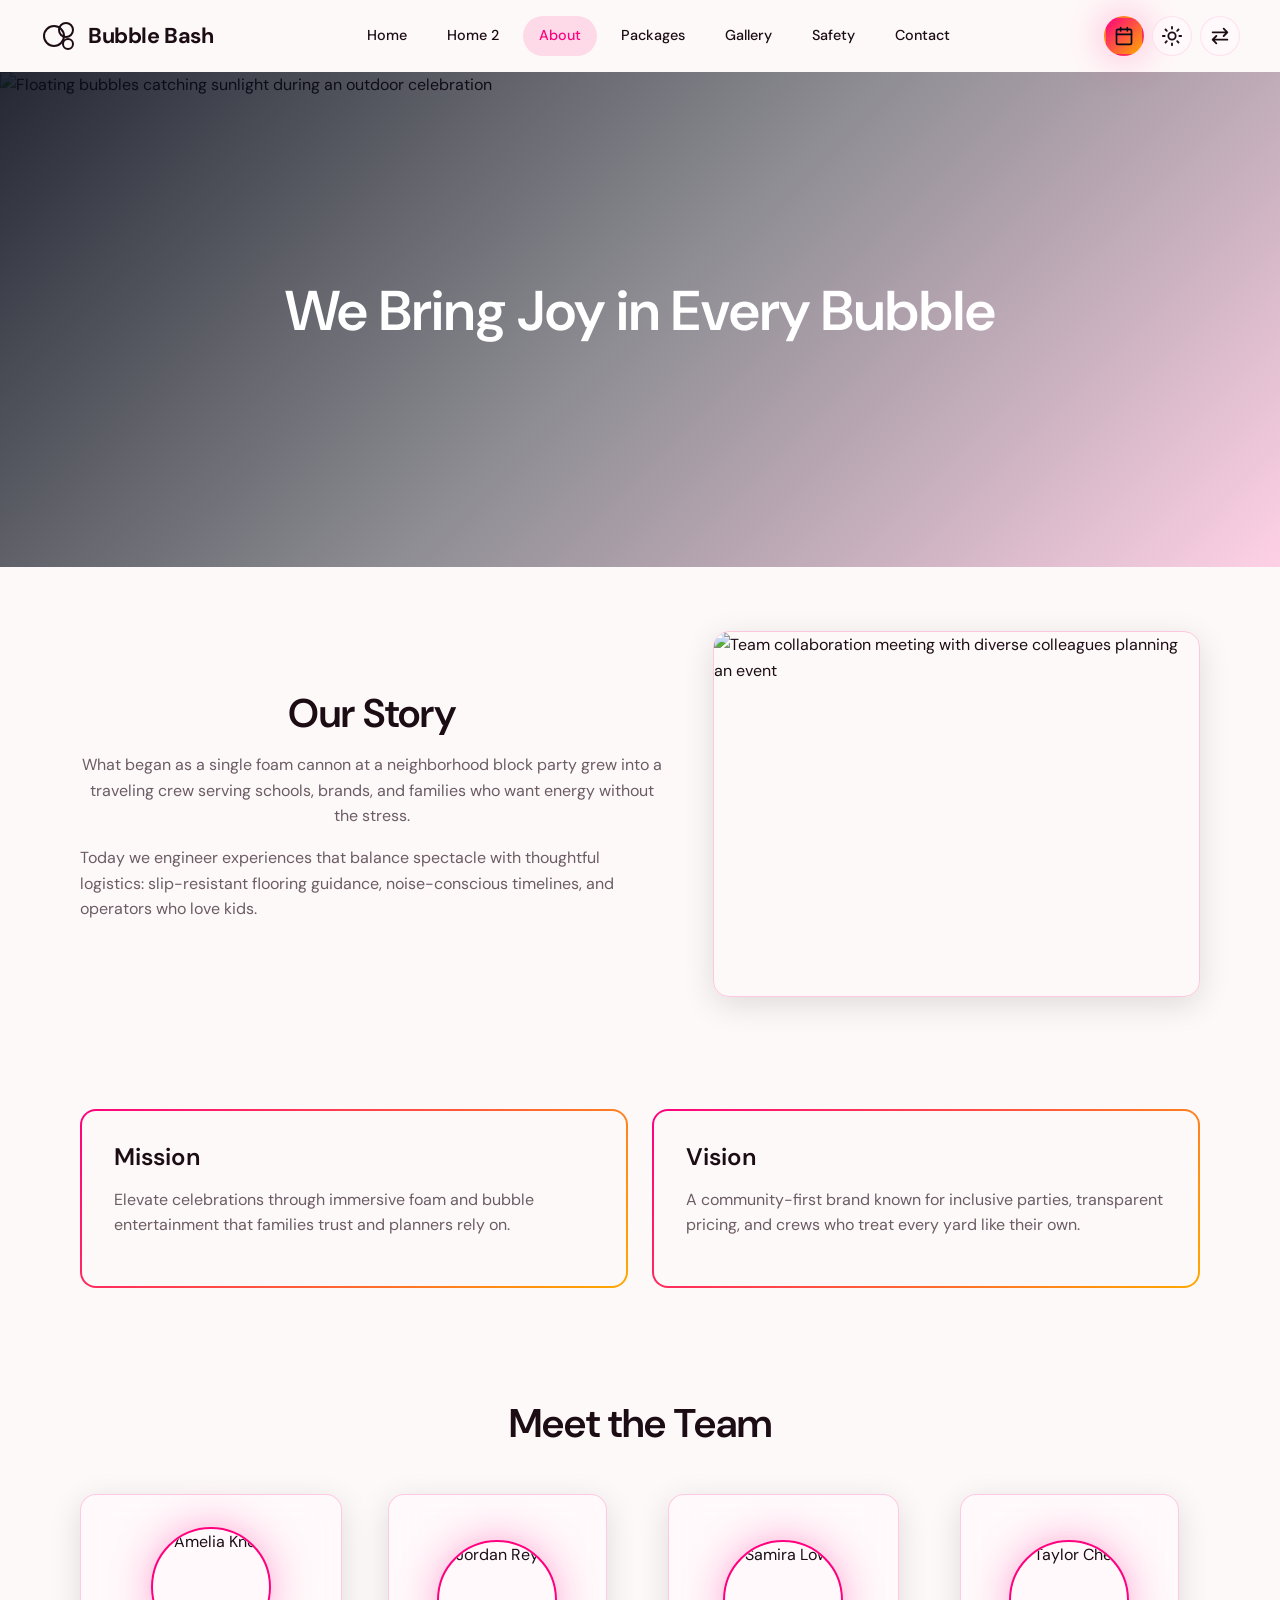
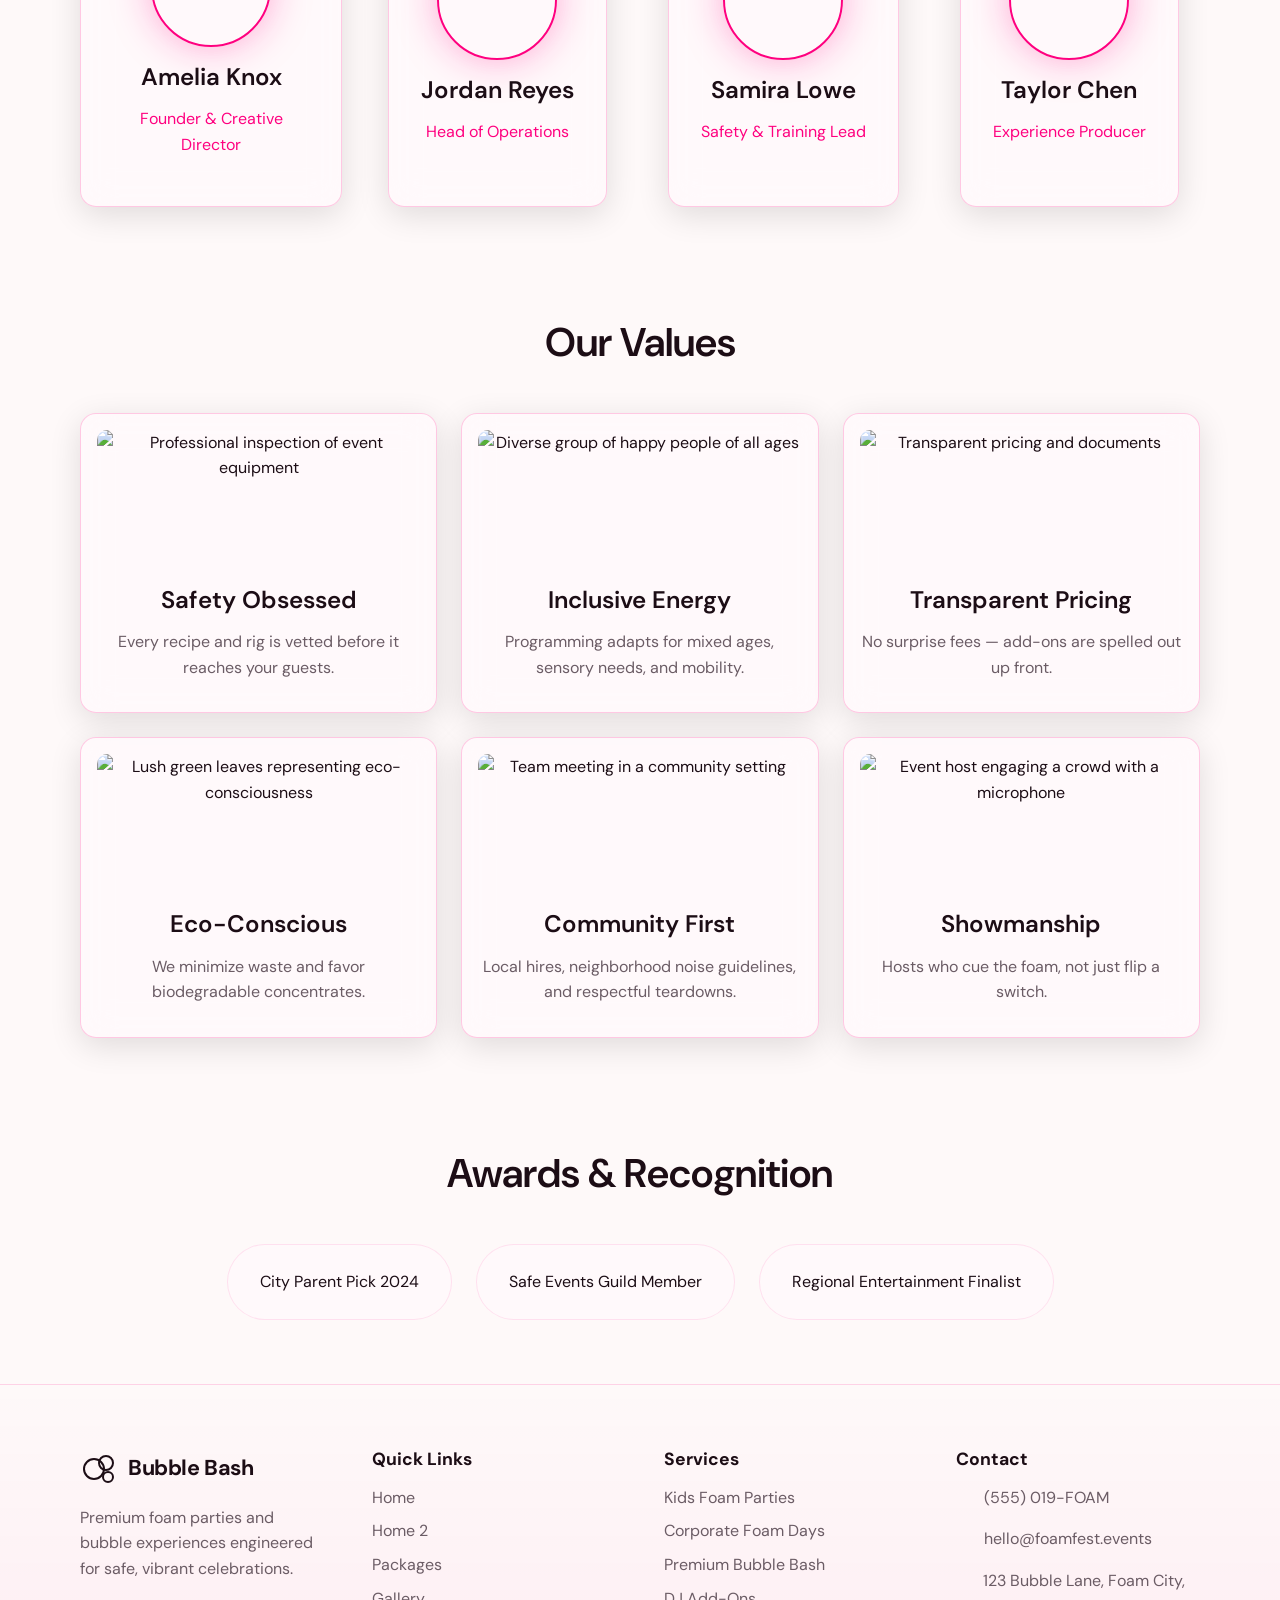
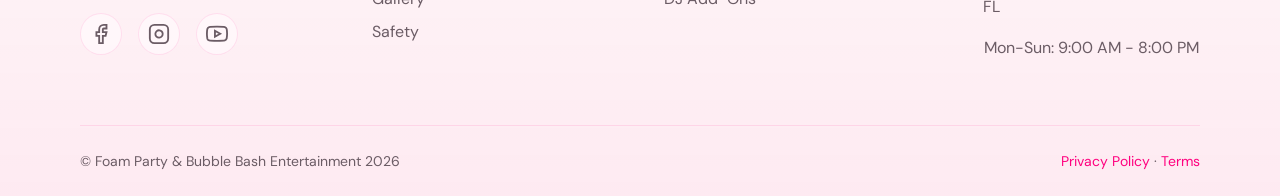
==== commit ee72feee: "DCWDC" ====
--- a/about.html
+++ b/about.html
@@ -4,7 +4,8 @@
 <head>
   <meta charset="UTF-8" />
   <meta name="viewport" content="width=device-width, initial-scale=1.0" />
-  <title>About — FoamFest</title>
+  <title>About Us — Foam Party &amp; Bubble Bash Entertainment</title>
+  <meta name="description" content="Learn about Foam Party &amp; Bubble Bash Entertainment, our story, mission, and dedication to safe, high-energy foam and bubble celebrations." />
   <link rel="preconnect" href="https://images.unsplash.com" />
   <link rel="dns-prefetch" href="https://images.unsplash.com" />
   <link rel="preconnect" href="https://fonts.googleapis.com" />
@@ -28,7 +29,7 @@
           <circle cx="26" cy="14" r="7" stroke="currentColor" stroke-width="2" fill="none" />
           <circle cx="28" cy="28" r="5" stroke="currentColor" stroke-width="2" fill="none" />
         </svg>
-        <span class="logo-wordmark">FoamFest</span>
+        <span class="logo-wordmark">Bubble Bash</span>
       </a>
 
       <nav class="nav-desktop" aria-label="Primary navigation">
@@ -64,8 +65,9 @@
           </svg>
         </button>
         <button type="button" class="icon-btn" data-dir-toggle aria-label="Toggle text direction">
-          <svg viewBox="0 0 24 24" fill="none" stroke-width="2">
-            <path d="M8 6h12M8 12h8M8 18h12M4 6h.01M4 12h.01M4 18h.01" />
+          <svg viewBox="0 0 24 24" fill="none" stroke="currentColor" stroke-width="2" stroke-linecap="round" stroke-linejoin="round">
+            <path d="M4 8h16M16 4l4 4-4 4" />
+            <path d="M20 16H4M8 12l-4 4 4 4" />
           </svg>
         </button>
       </div>
@@ -84,16 +86,16 @@
     <nav aria-label="Mobile navigation">
       <ul class="mobile-overlay-nav">
         <li><a href="index.html">Home</a></li>
-        <li><a href="home2.html">Home 2</a></li>
-        <li><a href="about.html">About</a></li>
+          <li><a href="home2.html">Home 2</a></li>
+        <li><a href="about.html">About Us</a></li>
         <li><a href="packages.html">Packages</a></li>
         <li><a href="gallery.html">Gallery</a></li>
         <li><a href="safety.html">Safety</a></li>
+        <li><a href="contact.html">Contact</a></li>
       </ul>
 
       <div class="mobile-overlay-cta">
         <a class="btn btn--primary btn--full" href="booking.html">Book Now</a>
-        <a class="btn btn--secondary btn--full" href="contact.html">Get Quote</a>
         <div style="display: flex; gap: 0.5rem; justify-content: center; margin-top: 1rem">
           <button type="button" class="icon-btn" data-theme-toggle aria-label="Toggle theme">
             <svg viewBox="0 0 24 24" fill="none" stroke-width="2">
@@ -102,8 +104,9 @@
             </svg>
           </button>
           <button type="button" class="icon-btn" data-dir-toggle aria-label="Toggle direction">
-            <svg viewBox="0 0 24 24" fill="none" stroke-width="2">
-              <path d="M8 6h12M8 12h8M8 18h12M4 6h.01M4 12h.01M4 18h.01" />
+            <svg viewBox="0 0 24 24" fill="none" stroke="currentColor" stroke-width="2" stroke-linecap="round" stroke-linejoin="round">
+              <path d="M4 8h16M16 4l4 4-4 4" />
+              <path d="M20 16H4M8 12l-4 4 4 4" />
             </svg>
           </button>
         </div>
@@ -277,7 +280,7 @@
             <circle cx="26" cy="14" r="7" stroke="currentColor" stroke-width="2" fill="none" />
             <circle cx="28" cy="28" r="5" stroke="currentColor" stroke-width="2" fill="none" />
           </svg>
-          <span class="logo-wordmark">FoamFest</span>
+          <span class="logo-wordmark">Bubble Bash</span>
         </a>
         <p style="color: var(--color-text-muted); margin-bottom: var(--space-md)">
           Premium foam parties and bubble experiences engineered for safe, vibrant celebrations.
@@ -303,6 +306,7 @@
         <h4>Quick Links</h4>
         <ul class="footer-links">
           <li><a href="index.html">Home</a></li>
+          <li><a href="home2.html">Home 2</a></li>
 
           <li><a href="packages.html">Packages</a></li>
           <li><a href="gallery.html">Gallery</a></li>
@@ -354,7 +358,7 @@
       </div>
     </div>
     <div class="container footer-bottom">
-      <span>© FoamFest 2026 · Foam Party &amp; Bubble Bash Entertainment</span>
+      <span>© Foam Party &amp; Bubble Bash Entertainment 2026</span>
       <span><a href="#">Privacy Policy</a> · <a href="#">Terms</a></span>
     </div>
   </footer>
--- a/styles.css
+++ b/styles.css
@@ -15,33 +15,34 @@
   --space-3xl: 4rem;
   --transition: 0.25s ease;
   --shadow-soft: 0 8px 32px rgba(0, 0, 0, 0.12);
-  --shadow-glow-cyan: 0 0 40px rgba(0, 229, 255, 0.35);
+  --shadow-glow-fuchsia: 0 0 40px rgba(255, 0, 127, 0.35); /* Updated to Fuchsia glow */
+  --shadow-glow-fuchsia: 0 0 40px rgba(255, 0, 127, 0.35);
 }
 
 [data-theme="light"] {
-  --color-bg: #f0f6ff;
-  --color-bg-elevated: rgba(255, 255, 255, 0.72);
-  --color-surface: rgba(255, 255, 255, 0.55);
-  --color-text: #060b18;
-  --color-text-muted: #3d4a63;
-  --color-border: rgba(6, 11, 24, 0.12);
-  --color-accent: #00e5ff;
-  --color-accent-2: #ff2d9b;
-  --header-bg: rgba(240, 246, 255, 0.75);
-  --glass-border: rgba(255, 255, 255, 0.35);
+  --color-bg: #fef9f9;
+  --color-bg-elevated: rgba(255, 255, 255, 0.85);
+  --color-surface: rgba(255, 250, 252, 0.70);
+  --color-text: #1c0d15;
+  --color-text-muted: #6b5c65;
+  --color-border: rgba(255, 0, 127, 0.1);
+  --color-accent: #ff007f; /* Bubble-gum Pink */
+  --color-accent-2: #ffaa00; /* Sunshine Orange/Yellow */
+  --header-bg: rgba(254, 249, 249, 0.75);
+  --glass-border: rgba(255, 0, 127, 0.2);
 }
 
 [data-theme="dark"] {
-  --color-bg: #060b18;
-  --color-bg-elevated: rgba(12, 18, 36, 0.85);
-  --color-surface: rgba(18, 26, 48, 0.55);
-  --color-text: #f0f6ff;
-  --color-text-muted: #a8b4cc;
-  --color-border: rgba(240, 246, 255, 0.1);
-  --color-accent: #00e5ff;
-  --color-accent-2: #ff2d9b;
-  --header-bg: rgba(6, 11, 24, 0.72);
-  --glass-border: rgba(0, 229, 255, 0.15);
+  --color-bg: #0d070b; /* Rich deep raspberry-dark background */
+  --color-bg-elevated: rgba(24, 11, 19, 0.85);
+  --color-surface: rgba(38, 17, 30, 0.55);
+  --color-text: #fef9fb;
+  --color-text-muted: #d8b9cb;
+  --color-border: rgba(255, 0, 127, 0.15);
+  --color-accent: #ff007f; /* Bubble-gum Pink */
+  --color-accent-2: #ffaa00; /* Sunshine Orange/Yellow */
+  --header-bg: rgba(13, 7, 11, 0.72);
+  --glass-border: rgba(255, 0, 127, 0.25);
 }
 
 *,
@@ -137,11 +138,13 @@
 
 .section {
   padding-block: var(--space-3xl);
+  padding-inline: var(--space-md);
   position: relative;
 }
 
 .section--tight {
   padding-block: var(--space-2xl);
+  padding-inline: var(--space-md);
 }
 
 /* Buttons */
@@ -165,15 +168,15 @@
 }
 
 .btn--primary {
-  background: linear-gradient(135deg, var(--color-accent), #00b8d4);
+  background: linear-gradient(135deg, var(--color-accent), #ffaa00);
   color: #060b18;
   border-color: transparent;
-  box-shadow: var(--shadow-glow-cyan);
+  box-shadow: var(--shadow-glow-fuchsia);
 }
 
 .btn--primary:hover {
   transform: translateY(-2px);
-  box-shadow: 0 0 48px rgba(0, 229, 255, 0.45);
+  box-shadow: 0 0 48px rgba(255, 0, 127, 0.45);
 }
 
 .btn--secondary {
@@ -183,7 +186,7 @@
 }
 
 .btn--secondary:hover {
-  background: rgba(0, 229, 255, 0.12);
+  background: rgba(255, 0, 127, 0.12);
   border-color: var(--color-accent-2);
 }
 
@@ -245,7 +248,7 @@
 .safety-card {
   display: flex;
   flex-direction: column;
-  padding: 0;
+  padding: 0 !important;
   overflow: hidden;
   text-align: center;
 }
@@ -322,7 +325,7 @@
   justify-content: center;
   margin-bottom: var(--space-lg);
   color: #000;
-  box-shadow: 0 4px 20px rgba(0, 229, 255, 0.4);
+  box-shadow: 0 4px 20px rgba(255, 0, 127, 0.4);
 }
 
 .addon-card h4 {
@@ -448,11 +451,12 @@
   position: relative;
   transition: transform 0.4s cubic-bezier(0.33, 1, 0.68, 1), box-shadow 0.4s ease;
   overflow: hidden;
+  padding: var(--space-md) !important;
 }
 
 .package-card-item:hover {
   transform: translateY(-8px) scale(1.02);
-  box-shadow: 0 12px 48px rgba(0, 229, 255, 0.2);
+  box-shadow: 0 12px 48px rgba(255, 0, 127, 0.2);
 }
 
 .package-badge {
@@ -467,13 +471,13 @@
   font-weight: 700;
   text-transform: uppercase;
   z-index: 10;
-  box-shadow: 0 4px 12px rgba(0, 229, 255, 0.4);
+  box-shadow: 0 4px 12px rgba(255, 0, 127, 0.4);
 }
 
 .package-card-img {
   width: 100%;
   height: 160px;
-  border-radius: 12px;
+  border-radius: 10px;
   overflow: hidden;
   margin-bottom: var(--space-md);
 }
@@ -490,10 +494,14 @@
 }
 
 /* Values */
+.value-block {
+  padding: var(--space-md) !important;
+}
+
 .value-media {
   width: 100%;
   height: 140px;
-  border-radius: calc(var(--radius-card) - 4px);
+  border-radius: 10px;
   overflow: hidden;
   margin-bottom: var(--space-md);
 }
@@ -517,7 +525,7 @@
   overflow: hidden;
   margin: 0 auto var(--space-md);
   border: 2px solid var(--color-accent);
-  box-shadow: var(--shadow-glow-cyan);
+  box-shadow: var(--shadow-glow-fuchsia);
   transition: transform var(--transition);
 }
 
@@ -556,6 +564,13 @@
   overflow: hidden;
   aspect-ratio: 4 / 3;
   box-shadow: var(--shadow-soft);
+  /* Override glass-card properties to remove outlines and padding */
+  padding: 0 !important;
+  border: none !important;
+  background: none !important;
+  backdrop-filter: none !important;
+  -webkit-backdrop-filter: none !important;
+  display: block !important;
 }
 
 .gallery-card img {
@@ -690,7 +705,7 @@
 }
 
 .accordion-trigger:hover {
-  background: rgba(0, 229, 255, 0.05);
+  background: rgba(255, 0, 127, 0.05);
 }
 
 .accordion-icon {
@@ -818,13 +833,13 @@
 
 .nav-list a:hover,
 .dropdown-trigger:hover {
-  background: rgba(0, 229, 255, 0.1);
+  background: rgba(255, 0, 127, 0.1);
   color: var(--color-accent);
 }
 
 .nav-list a.active {
   color: var(--color-accent);
-  background: rgba(0, 229, 255, 0.12);
+  background: rgba(255, 0, 127, 0.12);
 }
 
 .nav-dropdown-wrap {
@@ -869,7 +884,7 @@
 
 .dropdown-panel a:hover,
 .dropdown-panel a.active {
-  background: rgba(0, 229, 255, 0.12);
+  background: rgba(255, 0, 127, 0.12);
   color: var(--color-accent);
 }
 
@@ -1055,7 +1070,7 @@
   position: absolute;
   bottom: -80px;
   border-radius: 50%;
-  border: 2px solid rgba(0, 229, 255, 0.35);
+  border: 2px solid rgba(255, 0, 127, 0.35);
   background: radial-gradient(
     circle at 30% 30%,
     rgba(255, 255, 255, 0.25),
@@ -1150,7 +1165,7 @@
 
 @keyframes tap-ripple {
   0% {
-    box-shadow: 0 0 0 0 rgba(0, 229, 255, 0.5);
+    box-shadow: 0 0 0 0 rgba(255, 0, 127, 0.5);
   }
   100% {
     box-shadow: 0 0 0 20px transparent;
@@ -1192,7 +1207,7 @@
   margin: -24px auto var(--space-md);
   position: relative;
   z-index: 2;
-  box-shadow: var(--shadow-glow-cyan);
+  box-shadow: var(--shadow-glow-fuchsia);
 }
 
 .feature-icon-float svg {
@@ -1297,7 +1312,7 @@
 
 .pricing-card--featured .glass-card {
   border-color: var(--color-accent);
-  box-shadow: var(--shadow-glow-cyan);
+  box-shadow: var(--shadow-glow-fuchsia);
 }
 
 @media (max-width: 767px) {
@@ -1466,9 +1481,9 @@
   inset: -40%;
   background: conic-gradient(
     from 180deg at 50% 50%,
-    rgba(0, 229, 255, 0.1),
+    rgba(255, 0, 127, 0.1),
     rgba(255, 45, 155, 0.15),
-    rgba(0, 229, 255, 0.2),
+    rgba(255, 0, 127, 0.2),
     rgba(6, 11, 24, 0.9)
   );
   animation: mesh-rotate 18s linear infinite;
@@ -1520,9 +1535,9 @@
   margin-top: -60px;
   border-radius: 24px;
   border: 3px solid var(--color-accent);
-  background: linear-gradient(145deg, rgba(0, 229, 255, 0.15), transparent);
+  background: linear-gradient(145deg, rgba(255, 0, 127, 0.15), transparent);
   transform: rotateY(-18deg) rotateX(8deg);
-  box-shadow: 0 20px 60px rgba(0, 229, 255, 0.2);
+  box-shadow: 0 20px 60px rgba(255, 0, 127, 0.2);
 }
 
 .foam-cannon-barrel {
@@ -1753,7 +1768,7 @@
   background: linear-gradient(
     90deg,
     transparent,
-    rgba(0, 229, 255, 0.15),
+    rgba(255, 0, 127, 0.15),
     transparent
   );
   animation: shimmer 3s ease-in-out infinite;
@@ -1916,7 +1931,7 @@
 }
 
 .award-badge:hover {
-  box-shadow: 0 0 32px rgba(0, 229, 255, 0.35);
+  box-shadow: 0 0 32px rgba(255, 0, 127, 0.35);
   border-color: var(--color-accent);
 }
 
@@ -1941,7 +1956,7 @@
 }
 
 .filter-tab.is-active {
-  background: rgba(0, 229, 255, 0.2);
+  background: rgba(255, 0, 127, 0.2);
   border-color: var(--color-accent);
   color: var(--color-accent);
 }
@@ -2100,7 +2115,7 @@
 }
 
 .gallery-filter-btn.is-active {
-  background: rgba(0, 229, 255, 0.2);
+  background: rgba(255, 0, 127, 0.2);
   border-color: var(--color-accent);
 }
 
@@ -2292,7 +2307,7 @@
 textarea:focus {
   outline: none;
   border-color: var(--color-accent);
-  box-shadow: 0 0 0 4px rgba(0, 229, 255, 0.1);
+  box-shadow: 0 0 0 4px rgba(255, 0, 127, 0.1);
 }
 
 textarea {
@@ -2595,7 +2610,7 @@
 
 /* Footer */
 .site-footer {
-  background: linear-gradient(180deg, transparent, rgba(0, 229, 255, 0.06));
+  background: linear-gradient(180deg, transparent, rgba(255, 0, 127, 0.06));
   border-top: 1px solid var(--color-border);
   padding: var(--space-3xl) var(--space-md) var(--space-lg);
   margin-top: 0;
@@ -2670,7 +2685,7 @@
   background: var(--color-accent);
   border-color: var(--color-accent);
   transform: translateY(-4px);
-  box-shadow: var(--shadow-glow-cyan);
+  box-shadow: var(--shadow-glow-fuchsia);
   color: #060b18;
 }
 
@@ -2820,7 +2835,7 @@
 }
 
 .booking-step:hover {
-  background: rgba(0, 229, 255, 0.03);
+  background: rgba(255, 0, 127, 0.03);
   transform: translateY(-4px);
 }
 
@@ -2854,7 +2869,7 @@
   display: flex;
   align-items: center;
   justify-content: center;
-  box-shadow: 0 4px 12px rgba(0, 229, 255, 0.3);
+  box-shadow: 0 4px 12px rgba(255, 0, 127, 0.3);
 }
 
 .booking-step h3 {
@@ -2917,7 +2932,7 @@
   border: 1px solid var(--color-border);
   padding: 0.85rem;
   border-radius: 50%;
-  box-shadow: var(--shadow-glow-cyan);
+  box-shadow: var(--shadow-glow-fuchsia);
   position: relative;
   z-index: 2;
   width: 56px;
@@ -2958,7 +2973,7 @@
   visibility: hidden;
   transform: translateY(20px);
   transition: all var(--transition);
-  box-shadow: var(--shadow-glow-cyan);
+  box-shadow: var(--shadow-glow-fuchsia);
 }
 
 .back-to-top.is-visible {
@@ -2980,3 +2995,306 @@
   fill: none;
   stroke-width: 2.5;
 }
+
+/* --- Modern Layout & Container-less Utilities --- */
+
+.full-bleed-split {
+  display: grid;
+  grid-template-columns: 1fr;
+  width: 100vw;
+  margin-left: calc(-50vw + 50%);
+  margin-right: calc(-50vw + 50%);
+  position: relative;
+  overflow: hidden;
+  align-items: stretch;
+  min-height: 500px;
+}
+
+@media (min-width: 1024px) {
+  .full-bleed-split {
+    grid-template-columns: 1fr 1fr;
+  }
+}
+
+.split-col-media {
+  position: relative;
+  width: 100%;
+  min-height: 350px;
+  overflow: hidden;
+}
+
+.split-col-media img {
+  position: absolute;
+  inset: 0;
+  width: 100%;
+  height: 100%;
+  object-fit: cover;
+  transition: transform 0.8s cubic-bezier(0.33, 1, 0.68, 1);
+}
+
+.full-bleed-split:hover .split-col-media img {
+  transform: scale(1.05);
+}
+
+.split-col-content {
+  display: flex;
+  flex-direction: column;
+  justify-content: center;
+  align-items: flex-start;
+  padding: var(--space-2xl) var(--space-xl);
+  background: var(--color-bg-elevated);
+  position: relative;
+  z-index: 2;
+  border-top: 1px solid var(--color-border);
+  border-bottom: 1px solid var(--color-border);
+}
+
+@media (min-width: 1024px) {
+  .split-col-content {
+    padding: var(--space-3xl);
+  }
+  .full-bleed-split:nth-child(even) .split-col-media {
+    order: 2;
+  }
+}
+
+/* Layered Content / Montage Layout */
+.layered-section {
+  position: relative;
+  width: 100vw;
+  margin-left: calc(-50vw + 50%);
+  margin-right: calc(-50vw + 50%);
+  min-height: 600px;
+  display: flex;
+  align-items: center;
+  justify-content: center;
+  padding-block: var(--space-3xl);
+}
+
+.layered-bg {
+  position: absolute;
+  inset: 0;
+  z-index: 0;
+}
+
+.layered-bg img {
+  width: 100%;
+  height: 100%;
+  object-fit: cover;
+}
+
+.layered-overlay {
+  position: absolute;
+  inset: 0;
+  background: linear-gradient(
+    135deg,
+    rgba(13, 7, 11, 0.9) 0%,
+    rgba(13, 7, 11, 0.6) 50%,
+    rgba(255, 0, 127, 0.25) 100%
+  );
+  z-index: 1;
+}
+
+.layered-container {
+  position: relative;
+  z-index: 2;
+  width: min(1200px, 94vw);
+  margin-inline: auto;
+  display: grid;
+  grid-template-columns: 1fr;
+  gap: var(--space-xl);
+}
+
+@media (min-width: 900px) {
+  .layered-container {
+    grid-template-columns: repeat(2, 1fr);
+  }
+}
+
+.layered-card {
+  background: rgba(38, 17, 30, 0.75);
+  border: 1px solid var(--glass-border);
+  border-radius: var(--radius-card);
+  backdrop-filter: blur(20px);
+  -webkit-backdrop-filter: blur(20px);
+  padding: var(--space-2xl);
+  box-shadow: var(--shadow-soft), var(--shadow-glow-fuchsia);
+  transition: transform var(--transition);
+}
+
+.layered-card:hover {
+  transform: translateY(-8px);
+}
+
+/* Breakout images */
+.breakout-wrapper {
+  position: relative;
+  padding-block: var(--space-3xl);
+}
+
+.breakout-img-card {
+  position: relative;
+  border-radius: var(--radius-card);
+  overflow: hidden;
+  box-shadow: 0 20px 50px rgba(255, 0, 127, 0.15);
+  border: 1px solid var(--glass-border);
+}
+
+.breakout-img-card img {
+  width: 100%;
+  height: auto;
+  object-fit: cover;
+}
+
+/* Timeline Steps Staggered */
+.steps-timeline {
+  display: flex;
+  flex-direction: column;
+  gap: var(--space-3xl);
+  position: relative;
+  max-width: 1000px;
+  margin-inline: auto;
+  margin-top: var(--space-3xl);
+}
+
+.timeline-step {
+  display: grid;
+  grid-template-columns: 1fr;
+  gap: var(--space-xl);
+  align-items: center;
+  position: relative;
+}
+
+@media (min-width: 768px) {
+  .timeline-step {
+    grid-template-columns: 1fr 1fr;
+  }
+  .timeline-step:nth-child(even) .step-timeline-media {
+    order: 2;
+  }
+}
+
+.step-timeline-media {
+  position: relative;
+  border-radius: var(--radius-card);
+  overflow: hidden;
+  box-shadow: 0 15px 35px rgba(255, 0, 127, 0.15);
+  border: 1px solid var(--glass-border);
+  aspect-ratio: 4 / 3;
+}
+
+.step-timeline-media img {
+  width: 100%;
+  height: 100%;
+  object-fit: cover;
+  transition: transform 0.5s ease;
+}
+
+.timeline-step:hover .step-timeline-media img {
+  transform: scale(1.05);
+}
+
+.step-timeline-content {
+  display: flex;
+  flex-direction: column;
+  justify-content: center;
+}
+
+.step-timeline-num {
+  font-family: var(--font-heading);
+  font-size: 4rem;
+  font-weight: 700;
+  color: var(--color-accent);
+  opacity: 0.15;
+  line-height: 1;
+  margin-bottom: -1.5rem;
+  z-index: 0;
+  position: relative;
+}
+
+.step-timeline-title {
+  font-size: 1.75rem;
+  margin-bottom: var(--space-md);
+  position: relative;
+  z-index: 1;
+}
+
+/* Story section grid and paragraph font consistency */
+.story-grid {
+  display: grid;
+  grid-template-columns: 1fr;
+  gap: var(--space-2xl);
+  align-items: center;
+}
+
+@media (min-width: 768px) {
+  .story-grid {
+    grid-template-columns: 1.2fr 1fr;
+  }
+}
+
+.story-grid p {
+  font-size: 1rem !important;
+  text-align: left !important;
+  margin-inline: 0 !important;
+  display: block !important;
+  color: var(--color-text-muted) !important;
+  line-height: 1.6 !important;
+}
+
+[dir="rtl"] .story-grid p {
+  text-align: right !important;
+}
+
+.story-visual {
+  border-radius: var(--radius-card);
+  overflow: hidden;
+  box-shadow: var(--shadow-soft);
+  border: 1px solid var(--glass-border);
+}
+
+/* RTL Footer alignment fixes */
+[dir="rtl"] .footer-col {
+  text-align: right;
+  align-items: flex-start;
+}
+
+[dir="rtl"] .footer-col p {
+  text-align: right;
+}
+
+[dir="rtl"] .footer-links {
+  text-align: right;
+  padding: 0;
+}
+
+[dir="rtl"] .logo-link {
+  justify-content: flex-start;
+}
+
+/* Date picker dark theme contrast fix */
+[data-theme="dark"] input[type="date"]::-webkit-calendar-picker-indicator {
+  filter: invert(1);
+  cursor: pointer;
+}
+
+/* Responsive overrides for booking page on mobile */
+@media (max-width: 480px) {
+  .booking-main .glass-card,
+  .booking-main form.glass-card {
+    padding: var(--space-md) !important;
+  }
+  .booking-main .glass-card > div[style*="padding"] {
+    padding: var(--space-md) !important;
+  }
+}
+
+/* Responsive overrides for packages addon cards on mobile */
+@media (max-width: 480px) {
+  .addon-card {
+    padding: var(--space-md) !important;
+  }
+  .addon-grid {
+    grid-template-columns: 1fr !important;
+  }
+}
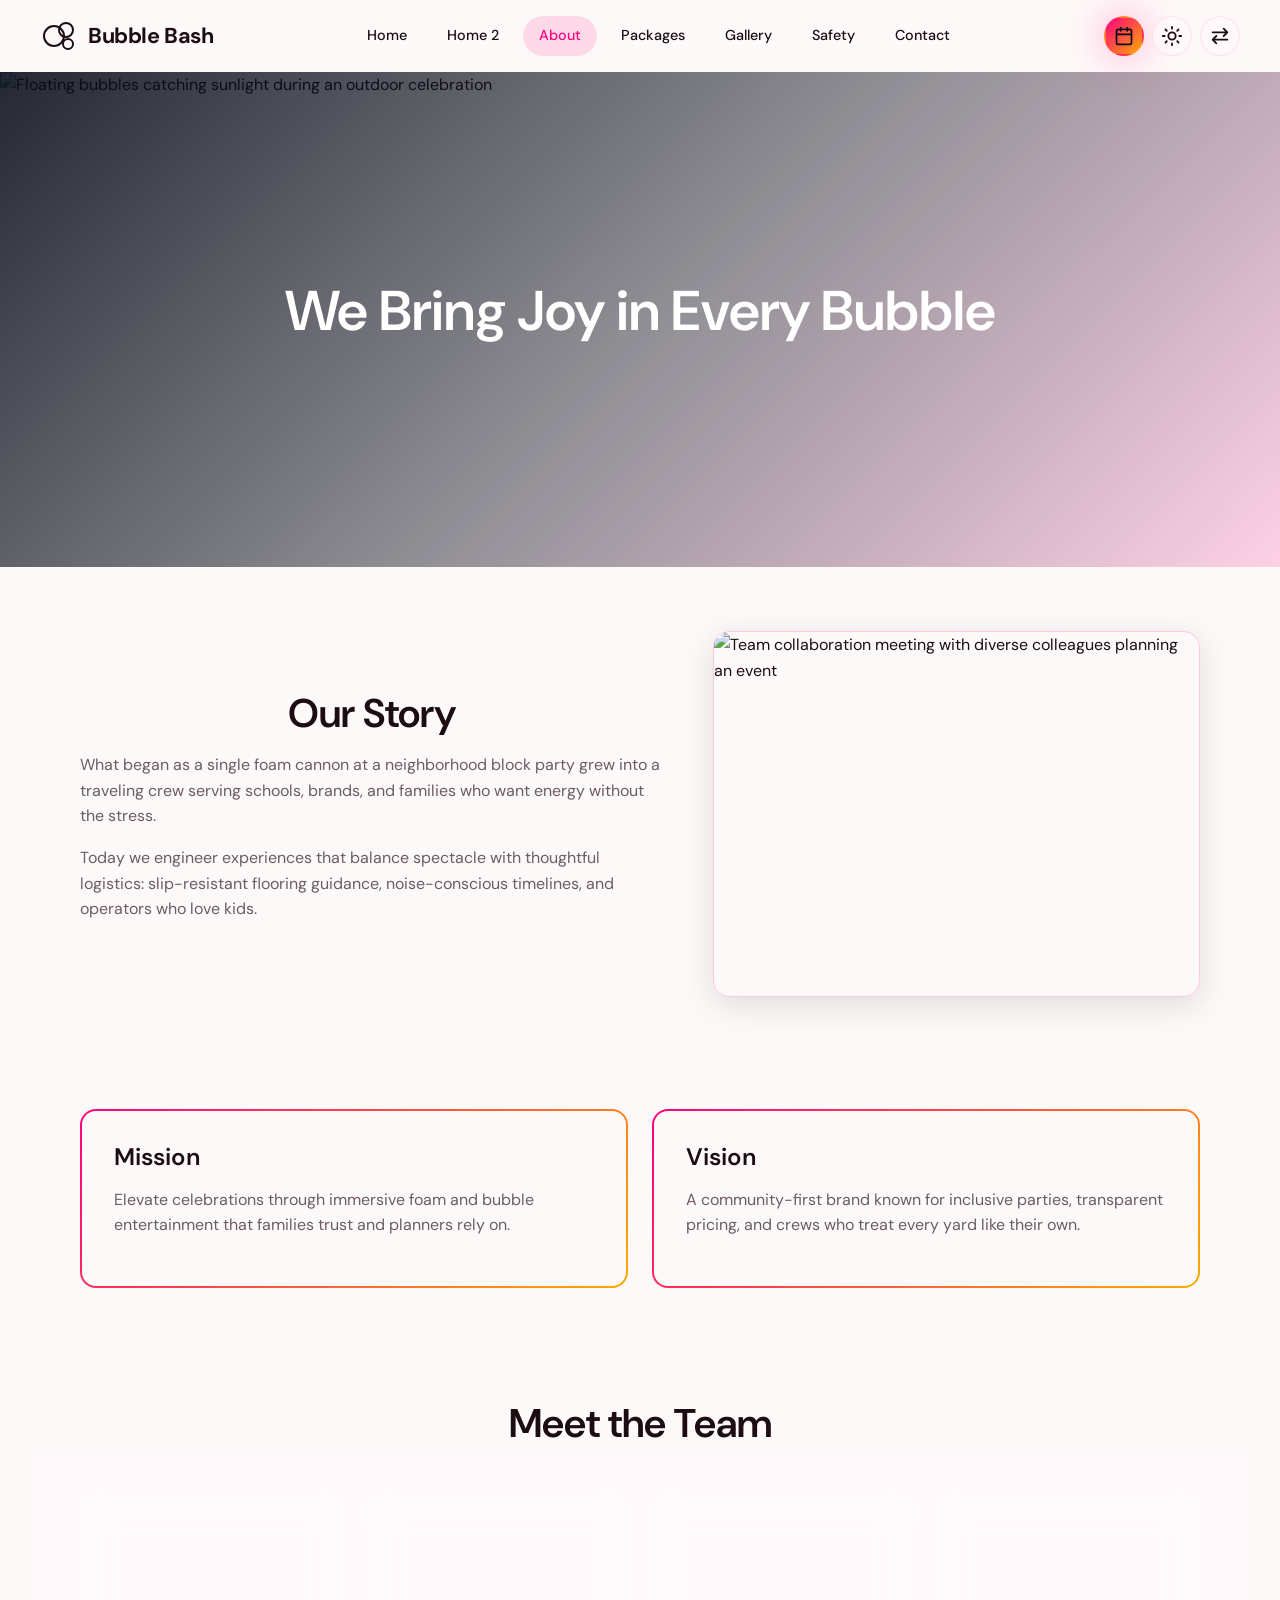
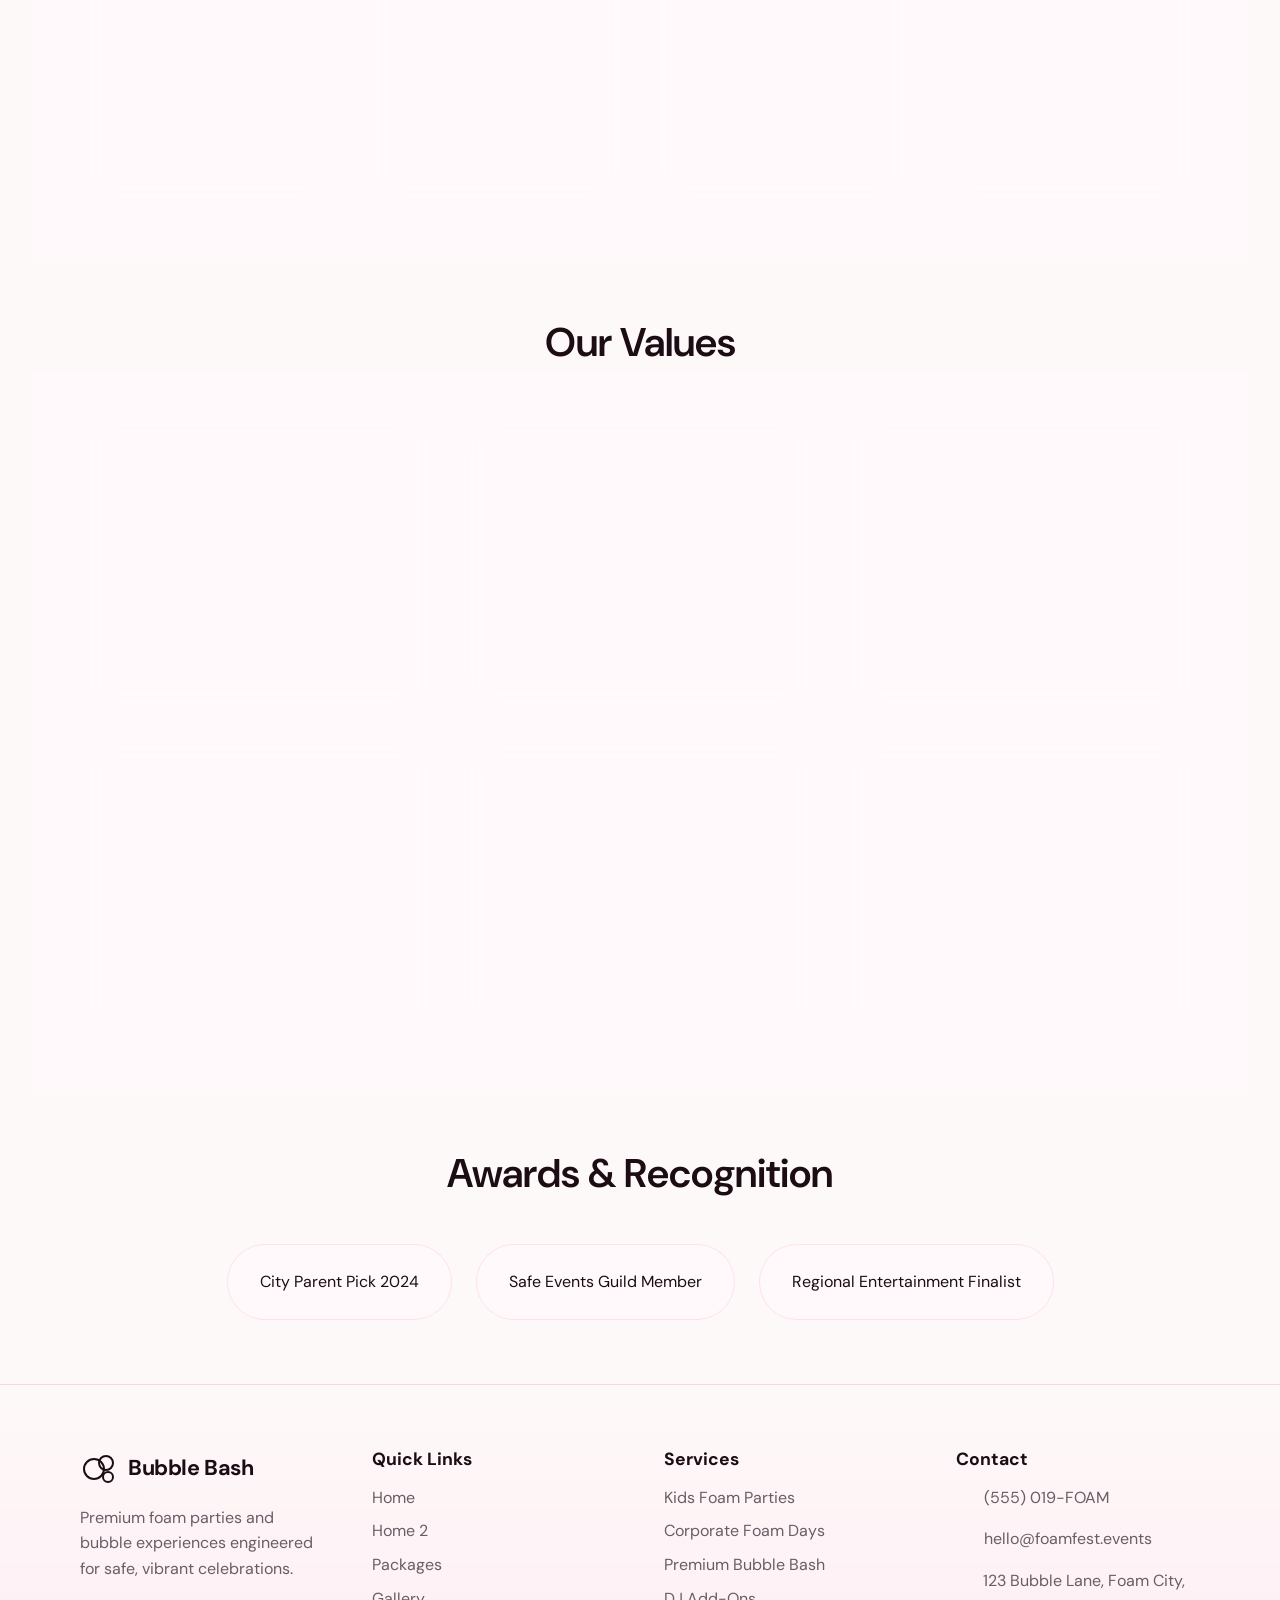
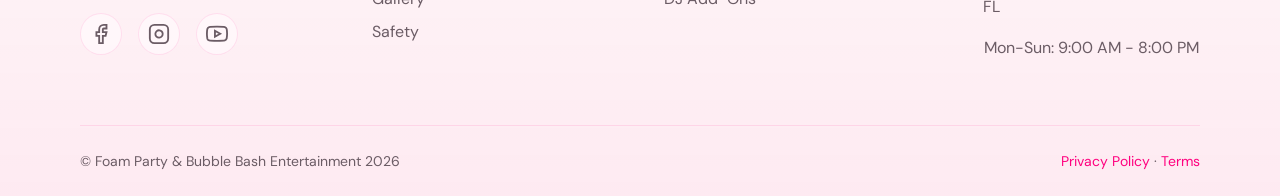
==== commit 8a1b7120: "ss" ====
--- a/about.html
+++ b/about.html
@@ -167,7 +167,7 @@
       <div class="container">
         <h2 class="text-center" data-animate>Meet the Team</h2>
         <div class="team-grid" style="margin-top: var(--space-2xl)">
-          <article class="glass-card text-center" data-animate>
+          <article class="glass-card" data-animate>
             <div class="team-avatar">
               <img src="https://images.unsplash.com/photo-1494790108377-be9c29b29330?w=400&h=400&fit=crop"
                 alt="Amelia Knox" loading="lazy" width="120" height="120" />
@@ -175,7 +175,7 @@
             <h3>Amelia Knox</h3>
             <p style="color: var(--color-accent)">Founder &amp; Creative Director</p>
           </article>
-          <article class="glass-card text-center" data-animate>
+          <article class="glass-card" data-animate>
             <div class="team-avatar">
               <img src="https://images.unsplash.com/photo-1507003211169-0a1dd7228f2d?w=400&h=400&fit=crop"
                 alt="Jordan Reyes" loading="lazy" width="120" height="120" />
@@ -183,7 +183,7 @@
             <h3>Jordan Reyes</h3>
             <p style="color: var(--color-accent)">Head of Operations</p>
           </article>
-          <article class="glass-card text-center" data-animate>
+          <article class="glass-card" data-animate>
             <div class="team-avatar">
               <img src="https://images.unsplash.com/photo-1573496359142-b8d87734a5a2?w=400&h=400&fit=crop"
                 alt="Samira Lowe" loading="lazy" width="120" height="120" />
@@ -191,7 +191,7 @@
             <h3>Samira Lowe</h3>
             <p style="color: var(--color-accent)">Safety &amp; Training Lead</p>
           </article>
-          <article class="glass-card text-center" data-animate>
+          <article class="glass-card" data-animate>
             <div class="team-avatar">
               <img src="https://images.unsplash.com/photo-1500648767791-00dcc994a43e?w=400&h=400&fit=crop"
                 alt="Taylor Chen" loading="lazy" width="120" height="120" />
--- a/styles.css
+++ b/styles.css
@@ -1294,7 +1294,7 @@
   perspective: 1200px;
 }
 
-@media (min-width: 768px) {
+@media (min-width: 1024px) {
   .pricing-grid {
     grid-template-columns: repeat(3, 1fr);
   }
@@ -1315,7 +1315,7 @@
   box-shadow: var(--shadow-glow-fuchsia);
 }
 
-@media (max-width: 767px) {
+@media (max-width: 1023px) {
   .pricing-card--featured {
     transform: none;
   }
@@ -1886,6 +1886,11 @@
   .team-grid {
     grid-template-columns: repeat(4, 1fr);
   }
+}
+
+.team-grid .glass-card {
+  justify-content: flex-start;
+  height: 100%;
 }
 
 .team-card .social a svg {
@@ -3202,13 +3207,13 @@
 
 .step-timeline-num {
   font-family: var(--font-heading);
-  font-size: 4rem;
+  font-size: 3rem;
   font-weight: 700;
   color: var(--color-accent);
-  opacity: 0.15;
+  opacity: 0.9;
   line-height: 1;
-  margin-bottom: -1.5rem;
-  z-index: 0;
+  margin-bottom: var(--space-sm);
+  z-index: 1;
   position: relative;
 }
 
@@ -3233,7 +3238,8 @@
   }
 }
 
-.story-grid p {
+.story-grid p,
+.section .story-grid h2 + p {
   font-size: 1rem !important;
   text-align: left !important;
   margin-inline: 0 !important;
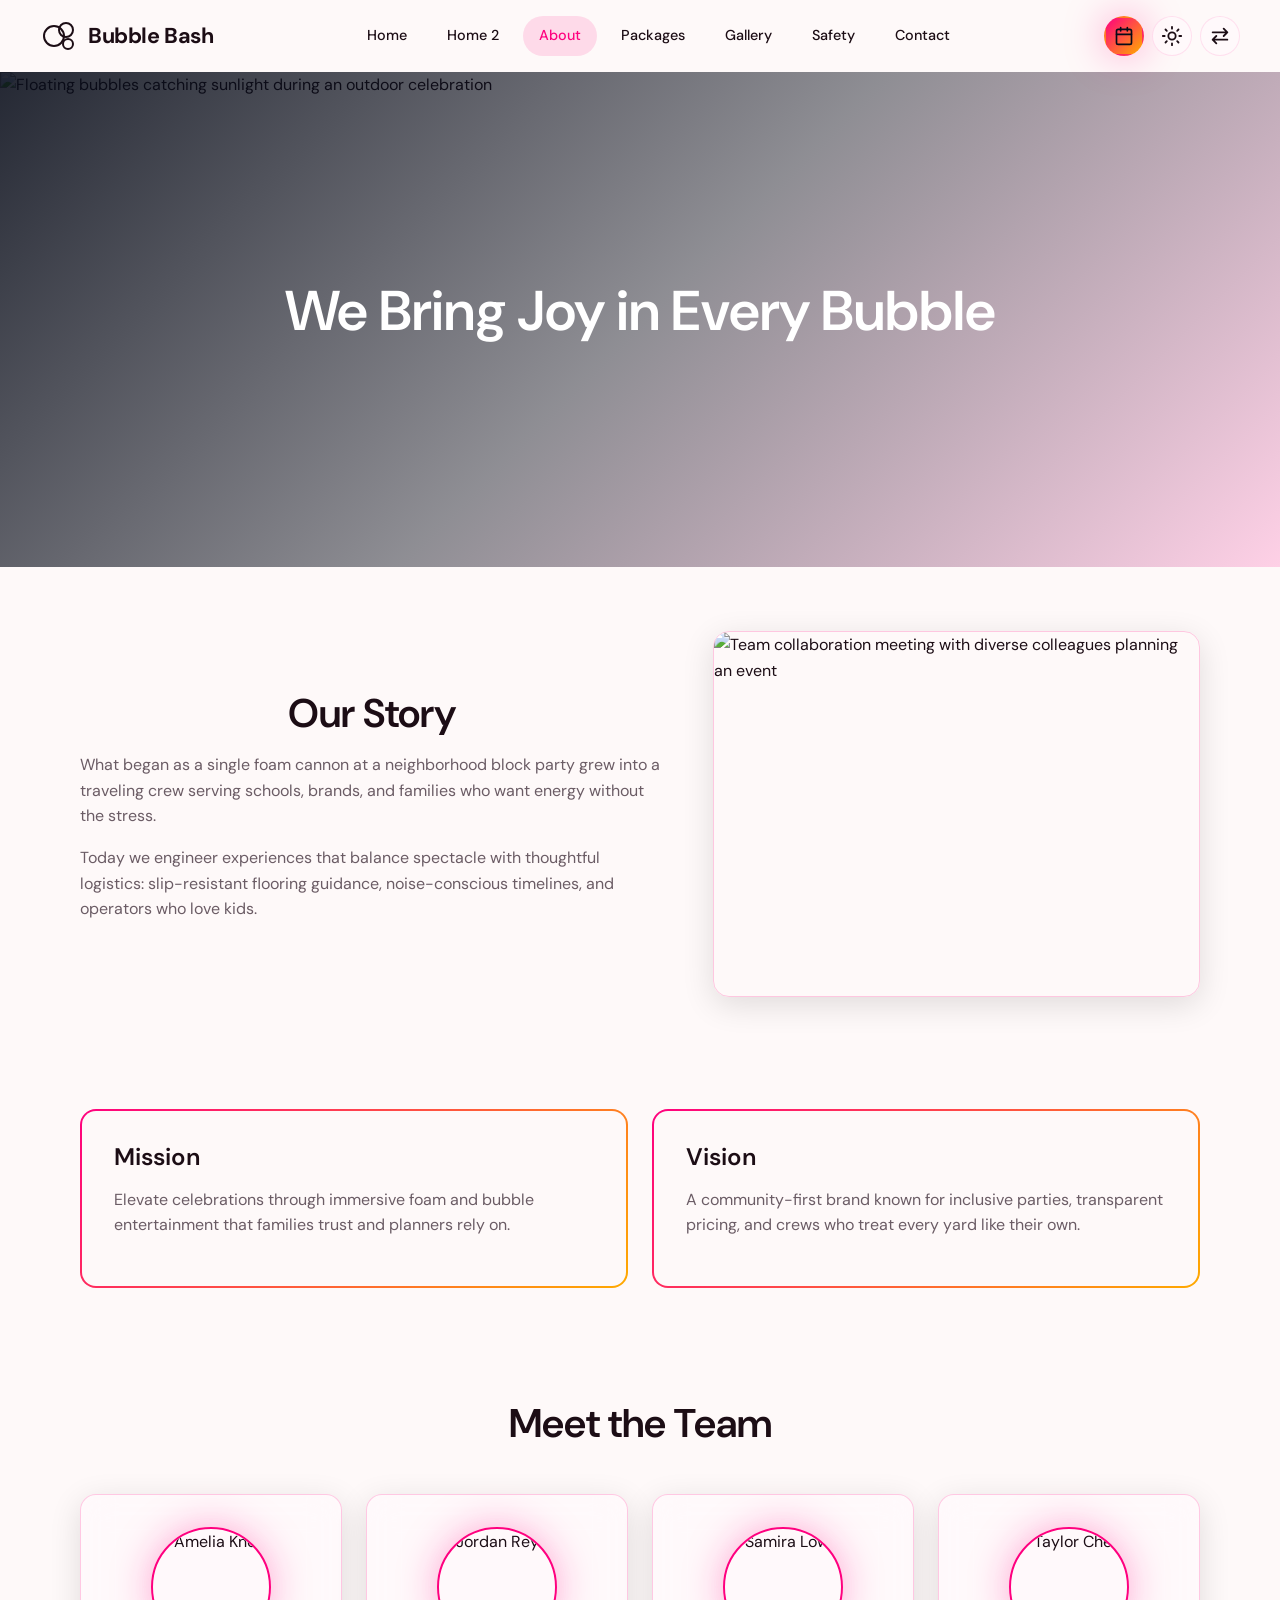
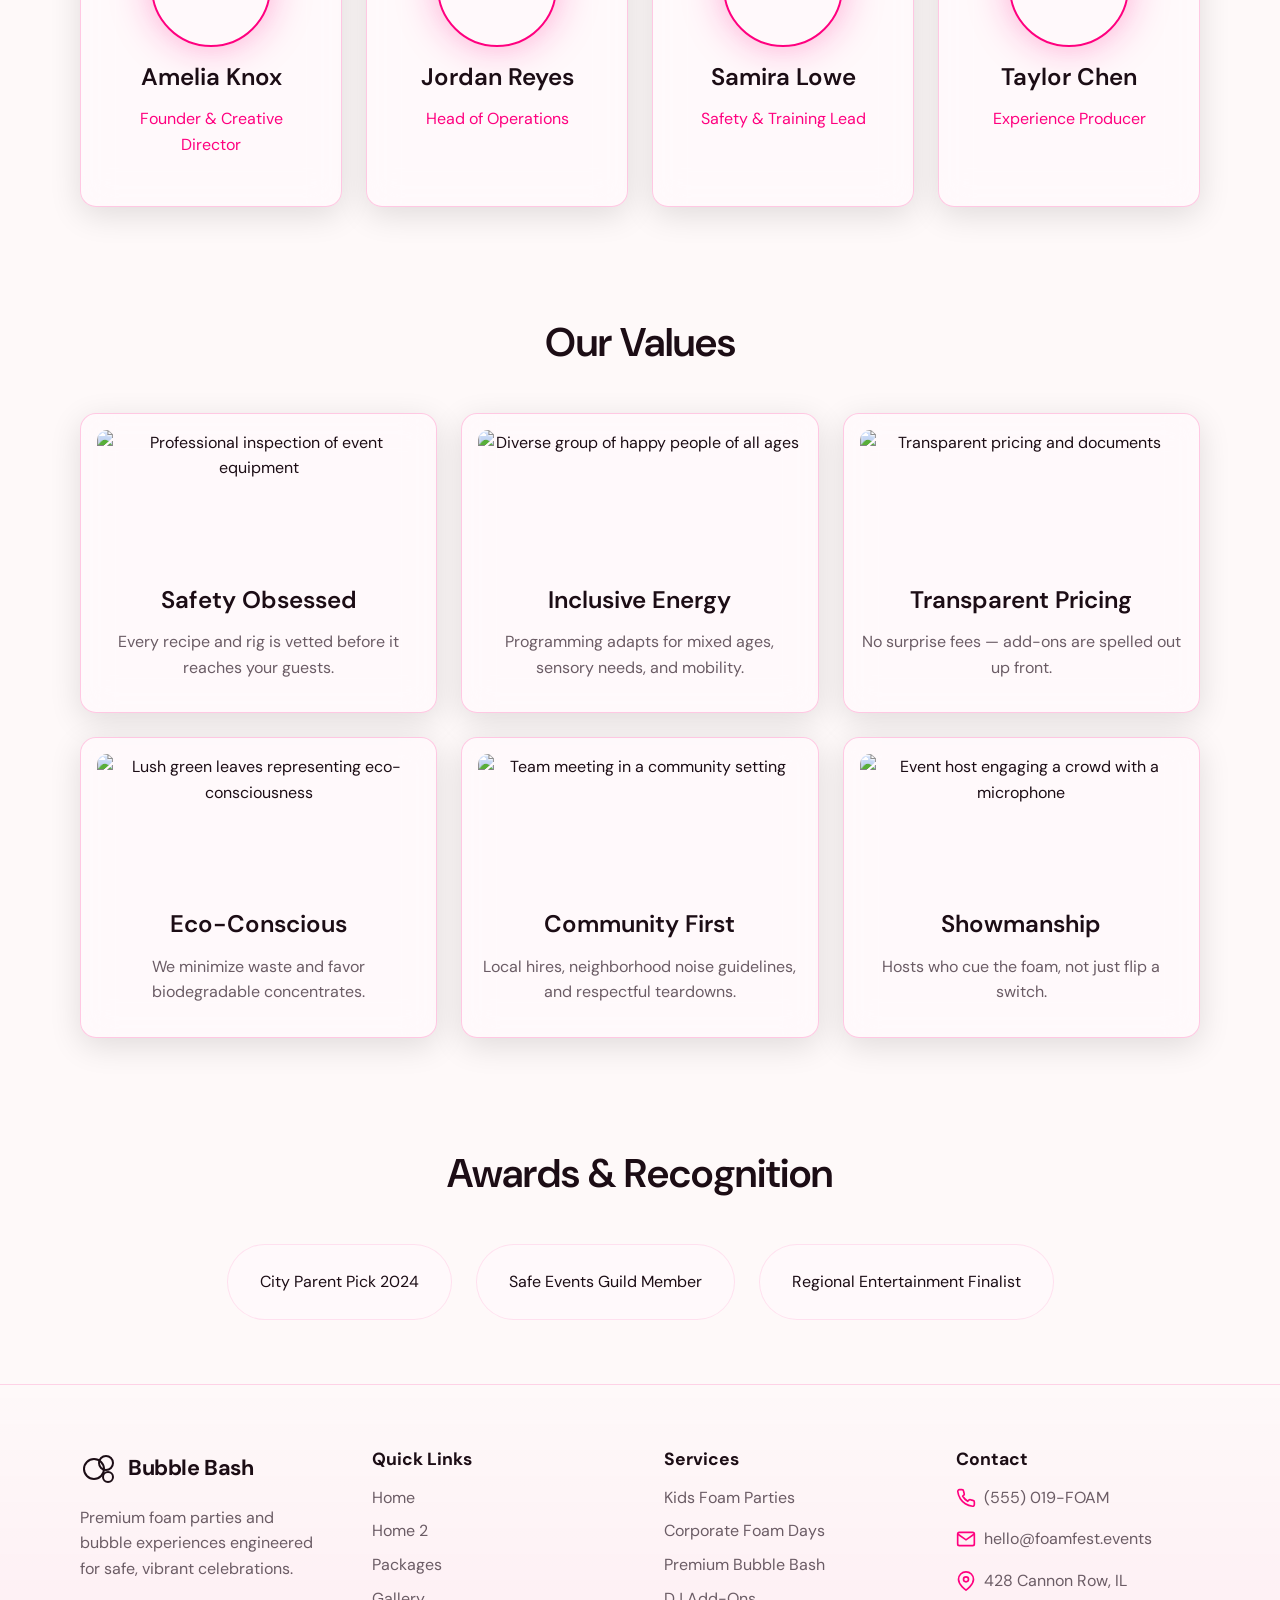
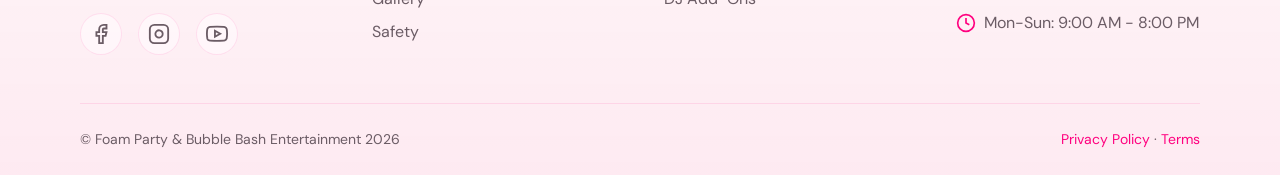
==== commit 40449059: "dsvvd" ====
--- a/about.html
+++ b/about.html
@@ -346,7 +346,7 @@
             <path d="M21 10c0 7-9 13-9 13s-9-6-9-13a9 9 0 0 1 18 0z" />
             <circle cx="12" cy="10" r="3" />
           </svg>
-          <span style="color: var(--color-text-muted)">123 Bubble Lane, Foam City, FL</span>
+          <span style="color: var(--color-text-muted)">428 Cannon Row, IL</span>
         </p>
         <p style="display: flex; gap: 0.5rem; align-items: flex-start">
           <svg width="20" height="20" viewBox="0 0 24 24" fill="none" stroke-width="2">
--- a/styles.css
+++ b/styles.css
@@ -738,6 +738,19 @@
   line-height: 1.6;
 }
 
+/* FAQ View More link */
+.view-more-faq {
+  transition: color var(--transition), opacity var(--transition), transform var(--transition);
+}
+
+.view-more-faq:hover {
+  color: var(--color-accent-2) !important;
+}
+
+.view-more-faq:active {
+  transform: scale(0.98);
+}
+
 /* Header */
 .site-header {
   position: fixed;
@@ -804,6 +817,24 @@
 @media (min-width: 1024px) {
   .nav-desktop {
     display: flex;
+  }
+}
+
+/* Tight fit at exactly 1024px — prevent "Home 2" from wrapping */
+@media (min-width: 1024px) and (max-width: 1199px) {
+  .nav-list {
+    gap: 0;
+  }
+
+  .nav-list a,
+  .dropdown-trigger {
+    padding: var(--space-sm) 0.5rem;
+    font-size: 0.82rem;
+    white-space: nowrap;
+  }
+
+  .header-inner {
+    gap: var(--space-sm);
   }
 }
 
@@ -2411,7 +2442,7 @@
 
 .info-line {
   display: flex;
-  align-items: flex-start;
+  align-items: center;
   gap: var(--space-md);
   margin-bottom: var(--space-lg);
 }
@@ -2420,6 +2451,13 @@
   flex-shrink: 0;
   stroke: var(--color-accent);
   fill: none;
+}
+
+.info-line--centered {
+  flex-direction: column;
+  text-align: center;
+  align-items: center;
+  gap: var(--space-sm);
 }
 
 .hours-table {
@@ -2651,6 +2689,12 @@
   margin-bottom: var(--space-md);
   color: var(--color-text);
   font-weight: 700;
+}
+
+.footer-col p svg {
+  stroke: var(--color-accent);
+  flex-shrink: 0;
+  margin-top: 3px;
 }
 
 .footer-links {
@@ -3131,6 +3175,10 @@
   transform: translateY(-8px);
 }
 
+.layered-card p {
+  color: #d8b9cb !important;
+}
+
 /* Breakout images */
 .breakout-wrapper {
   position: relative;
